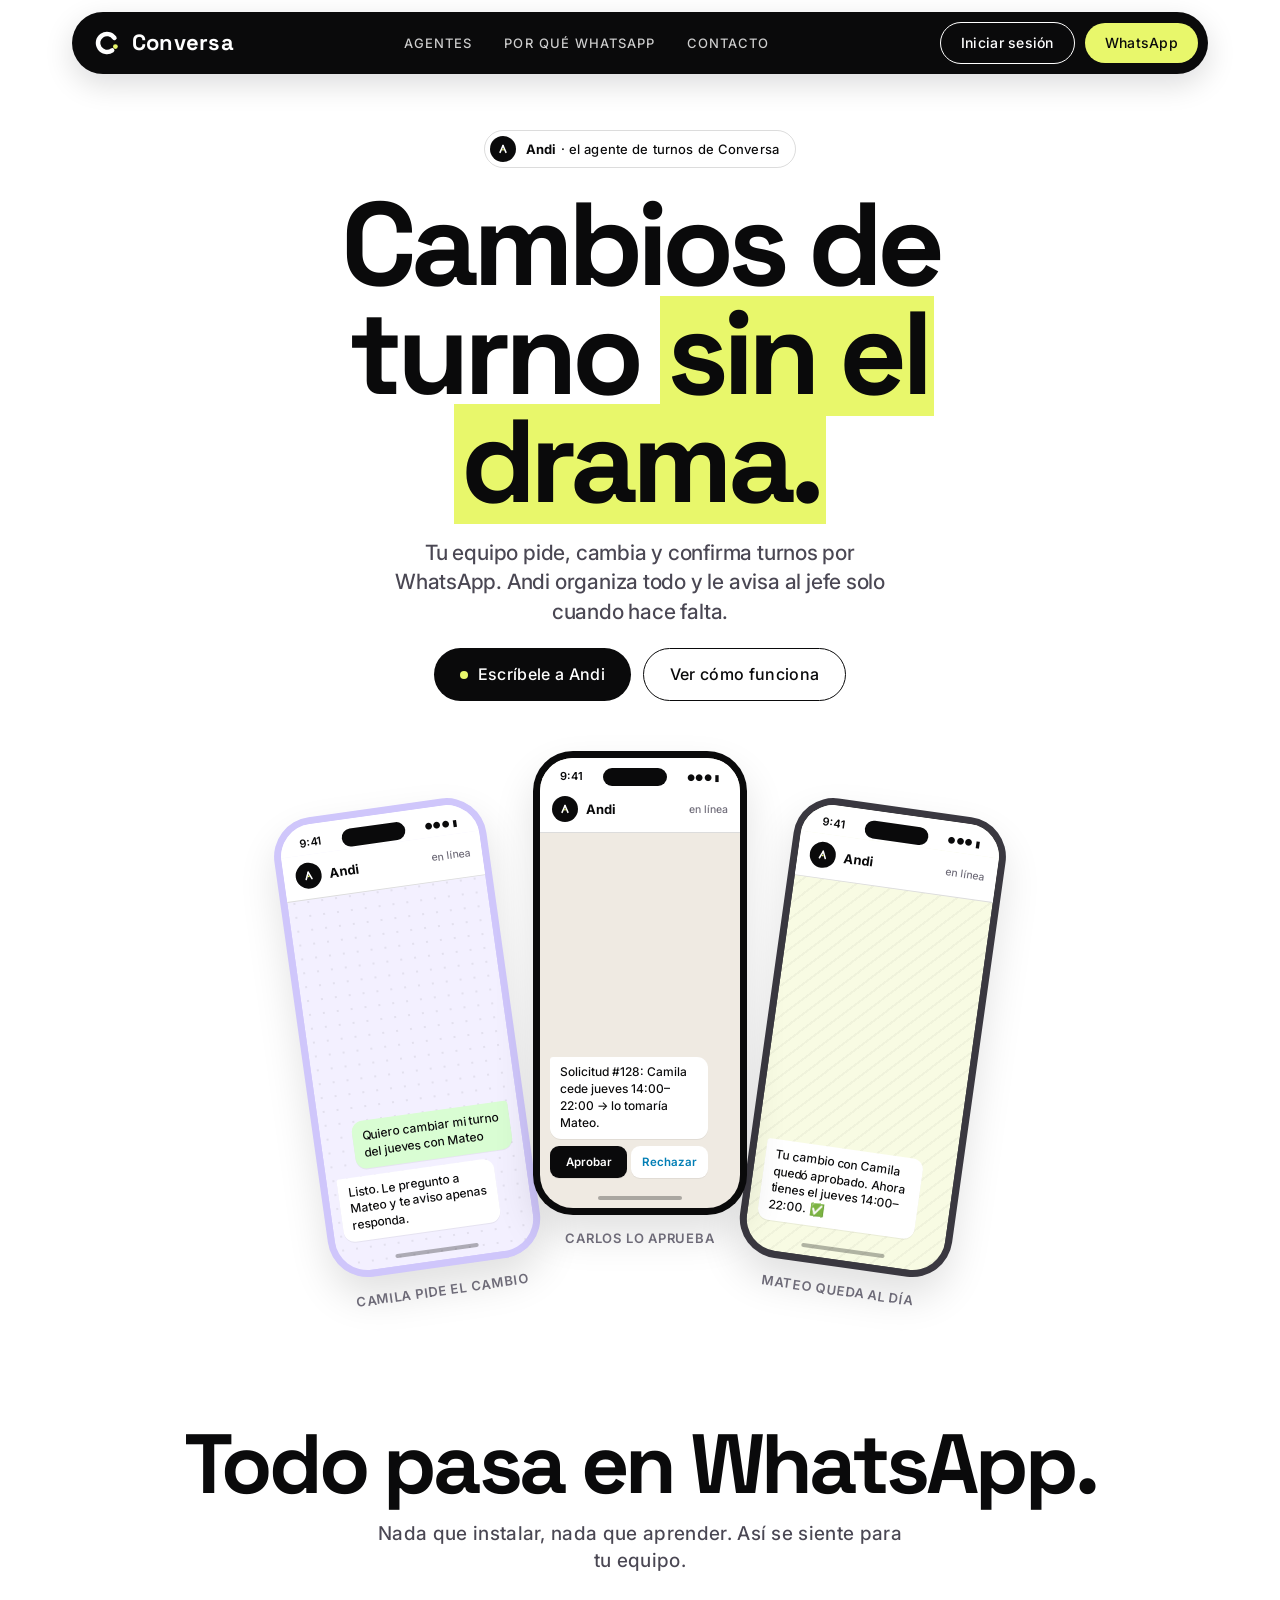
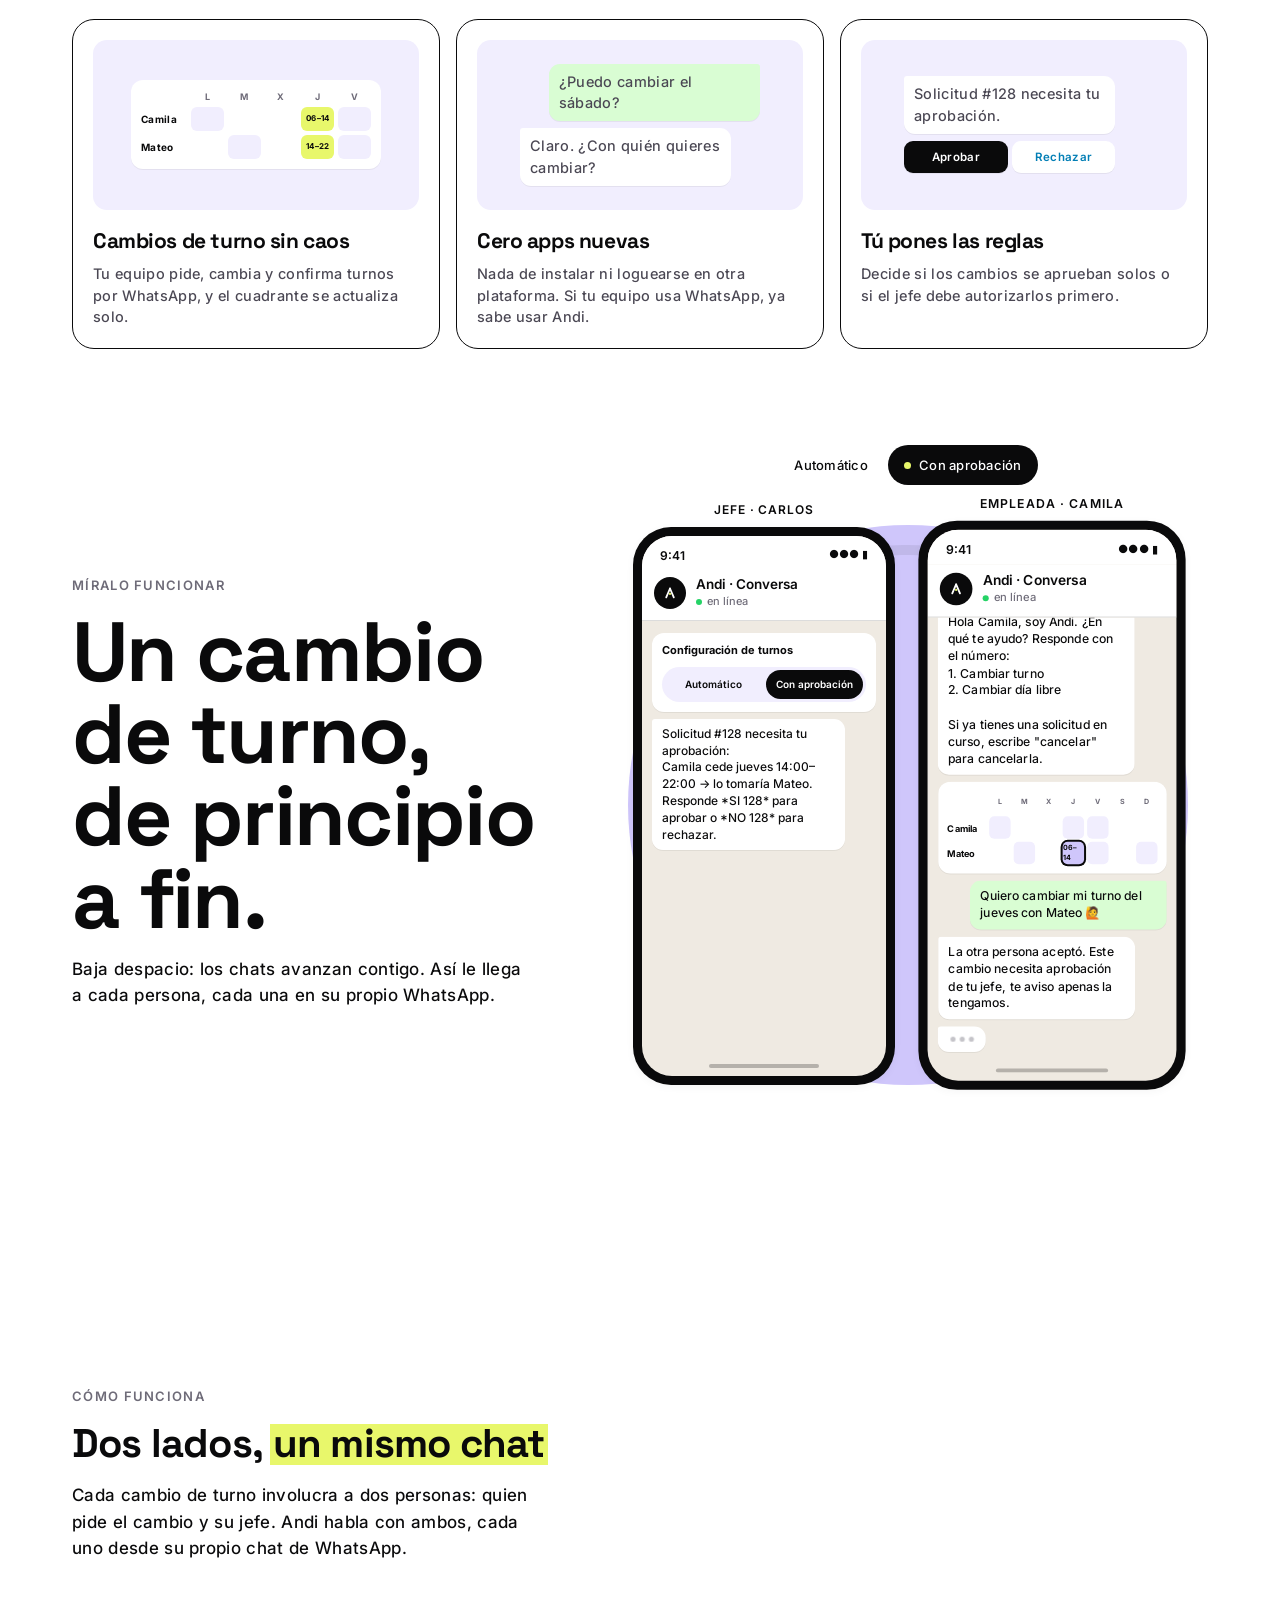
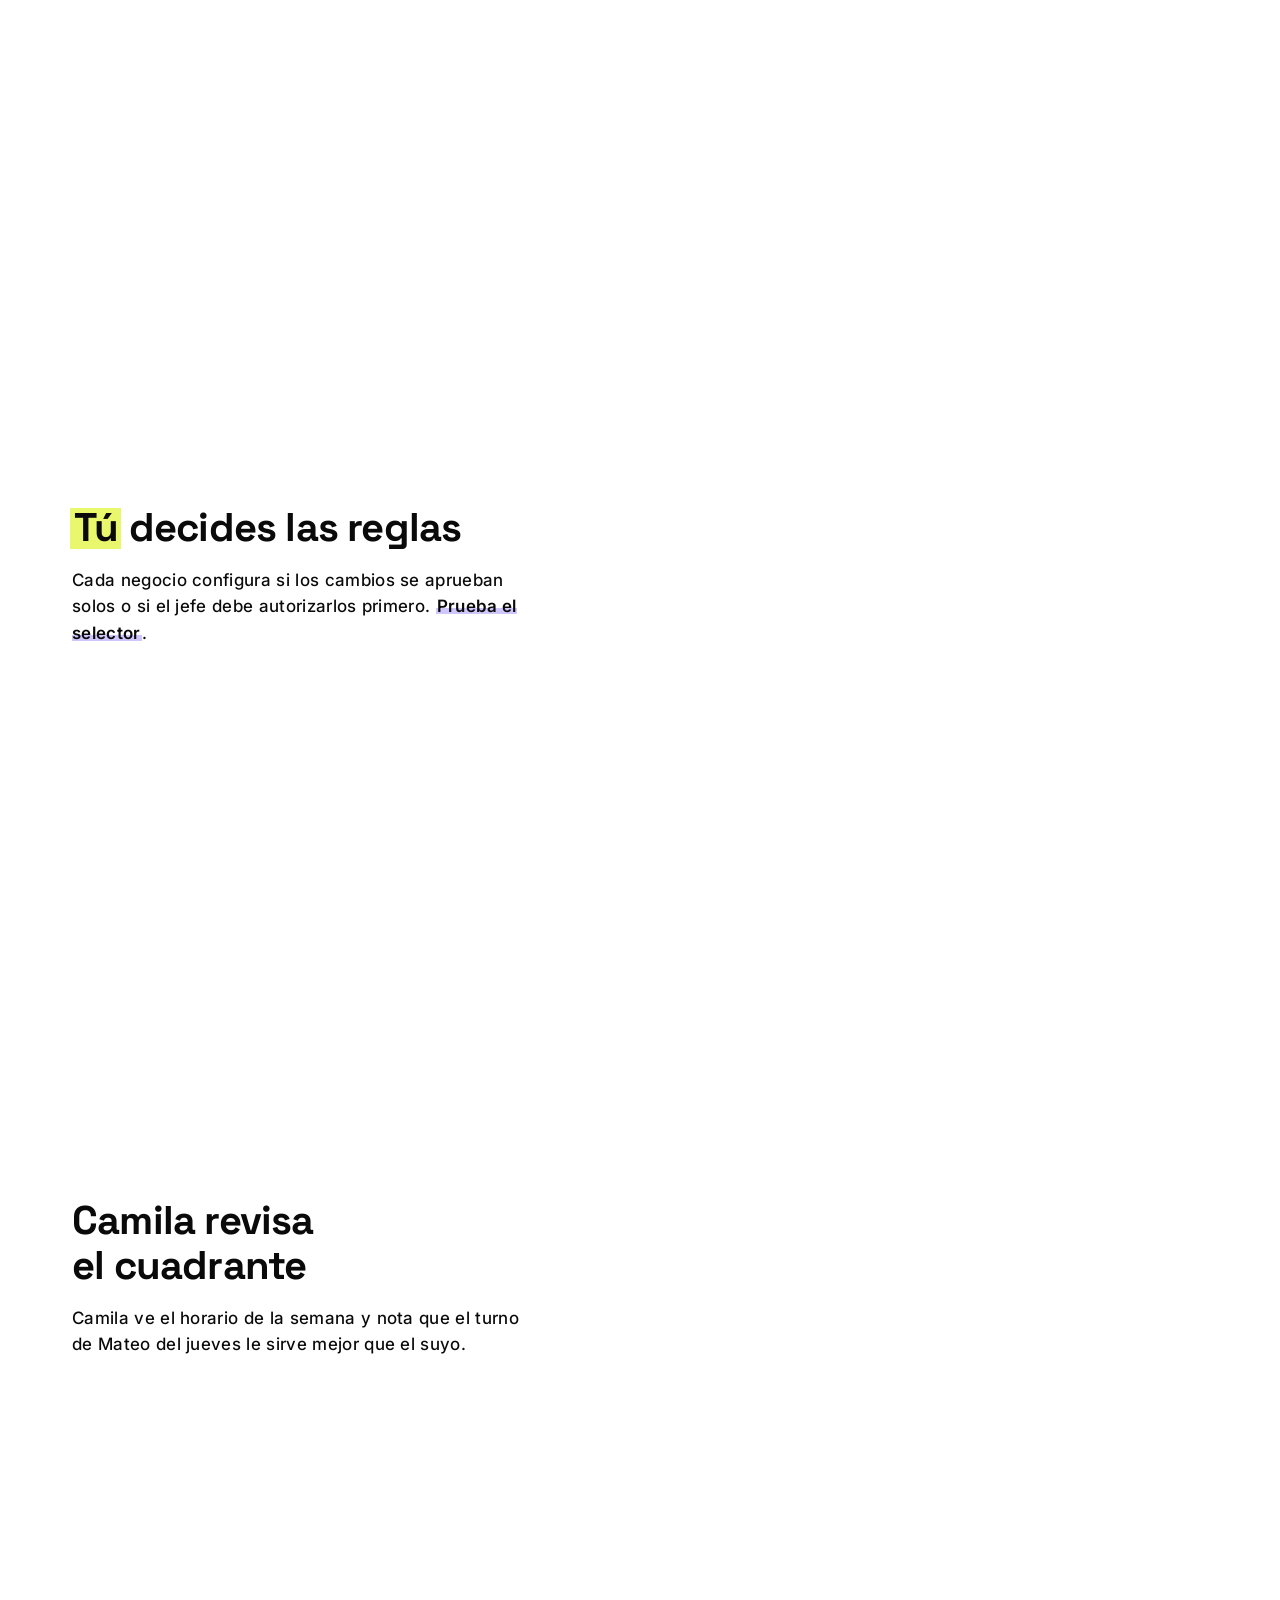
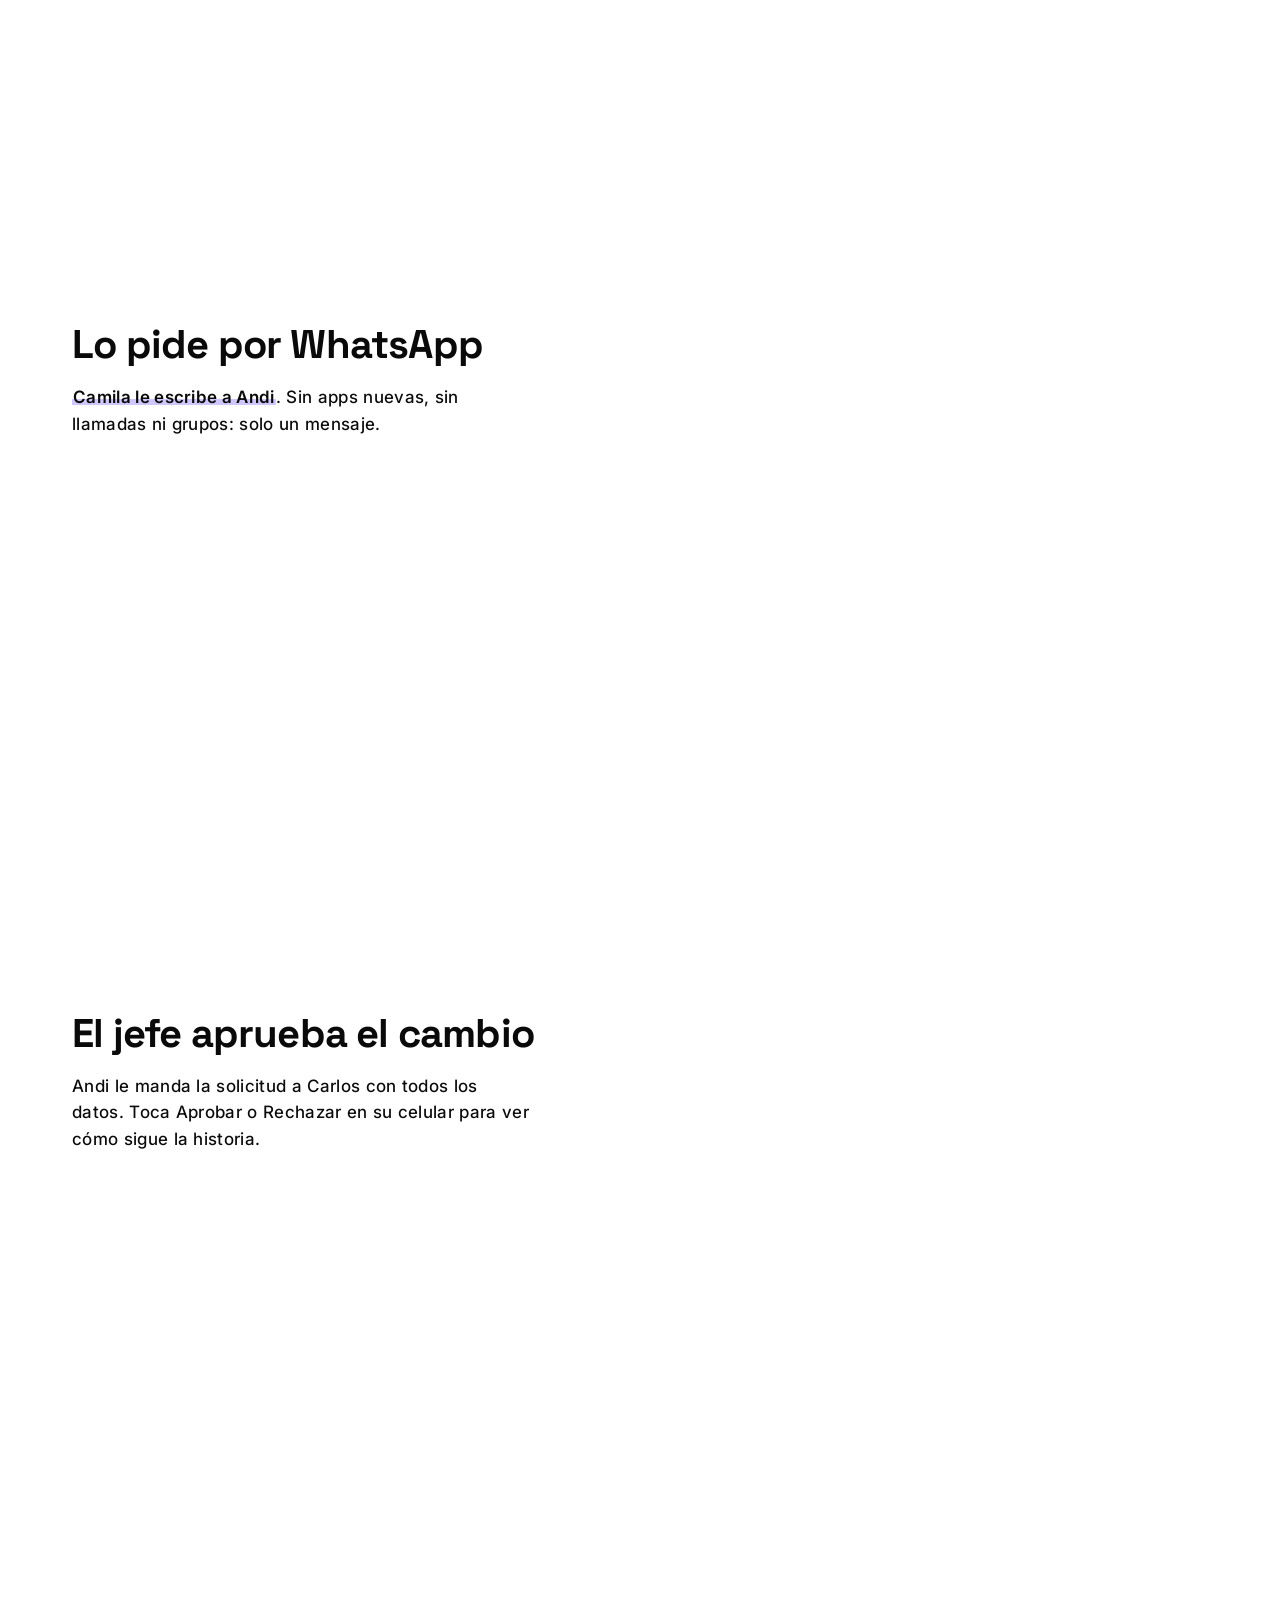
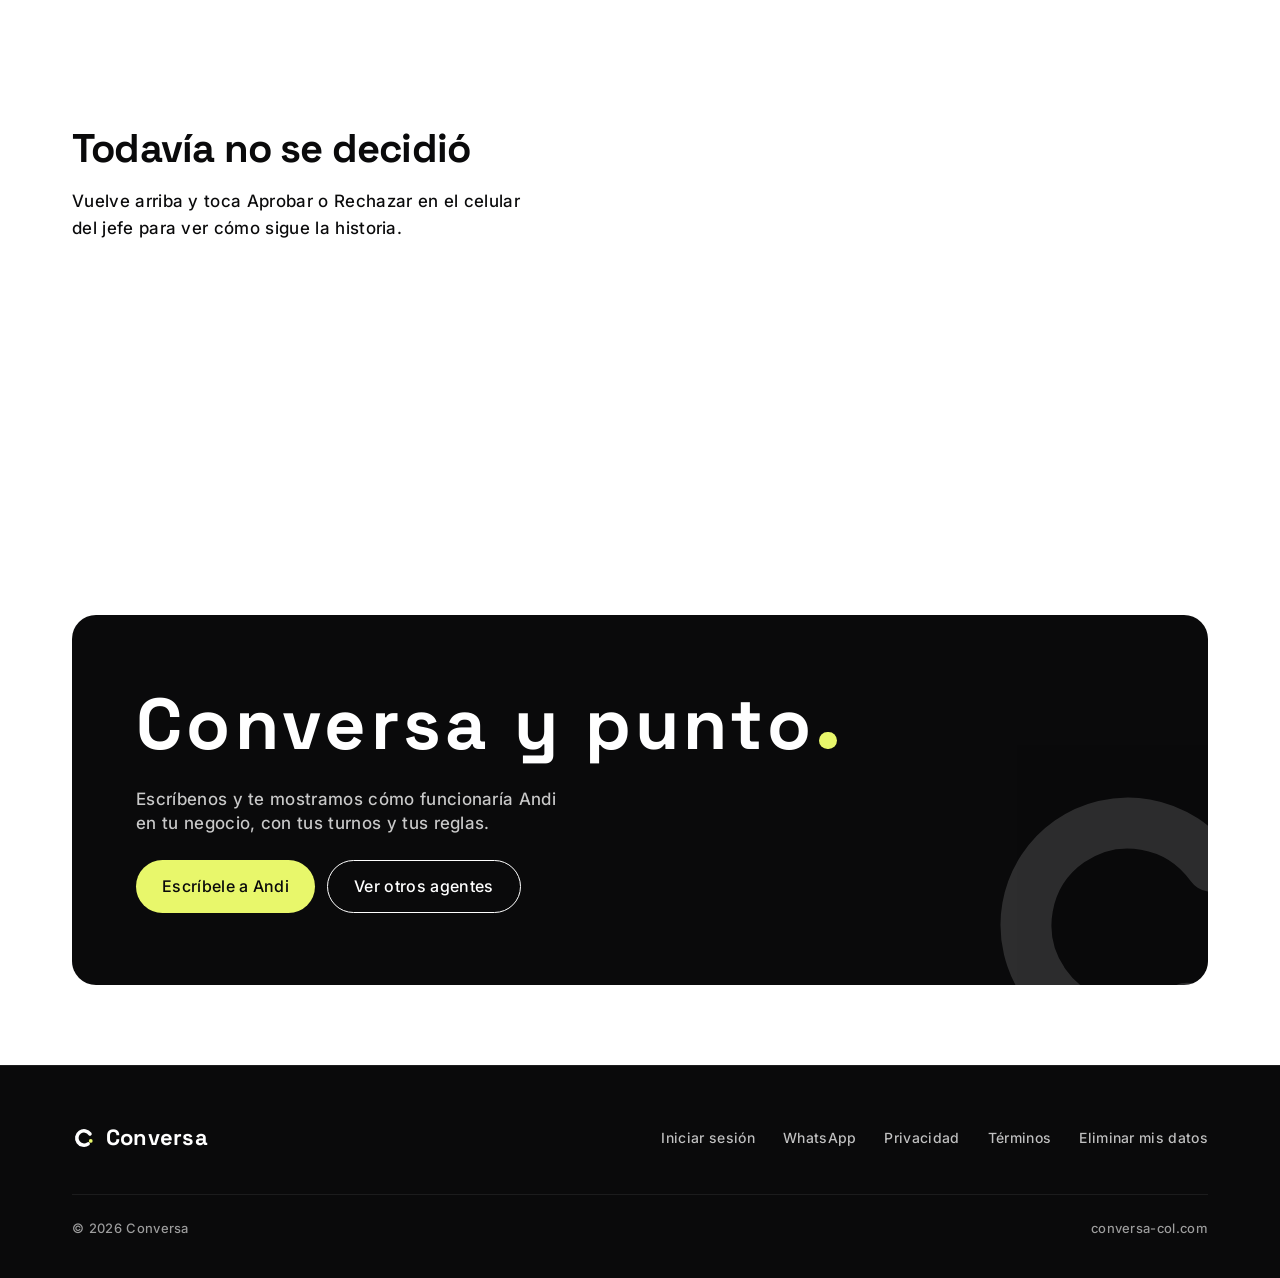
==== andi.html @ 16fedc18 "andi.html: celulares del abanico finales, área táctil, aria-pressed y fade-up - Abanico: los 3 celul" ====
<!doctype html>
<html lang="es">
<head>
<meta charset="utf-8">
<title>Andi — Conversa</title>
<meta name="viewport" content="width=device-width, initial-scale=1">
<meta name="description" content="Andi, el agente de Conversa para la gestión de turnos de tu equipo por WhatsApp.">
<meta name="google-site-verification" content="Ja4Rn6n4qUlso83JG4or7ZB8KEGTxTbLcKheIMZyKb4" />
<link rel="icon" href="favicon.svg" type="image/svg+xml">
<link rel="preconnect" href="https://fonts.googleapis.com">
<link rel="preconnect" href="https://fonts.gstatic.com" crossorigin>
<link href="https://fonts.googleapis.com/css2?family=Space+Grotesk:wght@500..700&family=Inter:wght@400..700&display=swap" rel="stylesheet">
<link rel="stylesheet" href="css/home.css">
<link rel="stylesheet" href="css/andi.css">
<script src="js/home.js" defer></script>
</head>
<body>

<a class="saltar" href="#contenido">Saltar al contenido</a>

<header class="nav">
  <div class="wrap nav-inner">
    <a class="marca" href="/" aria-label="Conversa, inicio">
      <svg viewBox="0 0 100 100" width="30" height="30" fill="none" aria-hidden="true">
        <circle cx="50" cy="50" r="30" stroke="#FFFFFF" stroke-width="15" stroke-linecap="round" stroke-dasharray="141 47" transform="rotate(55 50 50)"/>
        <circle cx="78" cy="62" r="8" fill="#E8F76B"/>
      </svg>
      Conversa
    </a>
    <nav class="nav-links" aria-label="Secciones">
      <a href="/#agentes">Agentes</a>
      <a href="/#por-que">Por qué WhatsApp</a>
      <a href="#contacto">Contacto</a>
    </nav>
    <div class="nav-acciones">
      <a class="btn btn-borde btn-sm" href="/login.html">Iniciar sesión</a>
      <a class="btn btn-lima btn-sm" href="https://wa.me/573053060642?text=Hola%2C%20quiero%20conocer%20a%20Andi" target="_blank" rel="noopener">WhatsApp</a>
    </div>
  </div>
</header>

<main id="contenido">
  <section class="pop-hero">
    <div class="wrap">
      <span class="pop-badge"><span class="av"><svg viewBox="0 0 100 100" width="14" height="14" fill="none" stroke="#FFFFFF" stroke-width="11" stroke-linecap="round" stroke-linejoin="round" aria-hidden="true"><path d="M 50 25 L 29 74"/><path d="M 50 25 L 71 74"/><circle cx="50" cy="55" r="6" fill="#E8F76B" stroke="none"/></svg></span><span><b>Andi</b> · el agente de turnos de Conversa</span></span>
      <h1 class="pop-titulo">Cambios de turno <span class="resalta">sin el drama.</span></h1>
      <p class="pop-sub">Tu equipo pide, cambia y confirma turnos por WhatsApp. Andi organiza todo y le avisa al jefe solo cuando hace falta.</p>
      <div class="pop-acciones">
        <a class="btn btn-tinta" href="https://wa.me/573053060642?text=Hola%2C%20quiero%20conocer%20a%20Andi" target="_blank" rel="noopener"><span class="punto"></span>Escríbele a Andi</a>
        <a class="btn btn-borde" href="#scrolly">Ver cómo funciona</a>
      </div>
      <div class="pop-abanico" role="img" aria-label="Ejemplo: Camila pide un cambio, Carlos lo aprueba y Mateo queda al día">
          <figure class="pop-tel t-izq">
            <div class="pt-marco"><div class="pt-pantalla">
              <div class="pt-status" aria-hidden="true"><span>9:41</span><i class="pt-isla"></i><span class="pt-ico">●●● ▮</span></div>
              <div class="pt-top"><span class="pt-av"><svg viewBox="0 0 100 100" width="14" height="14" fill="none" stroke="#FFFFFF" stroke-width="11" stroke-linecap="round" stroke-linejoin="round" aria-hidden="true"><path d="M 50 25 L 29 74"/><path d="M 50 25 L 71 74"/><circle cx="50" cy="55" r="6" fill="#E8F76B" stroke="none"/></svg></span><b>Andi</b><small>en línea</small></div>
              <div class="pt-msgs"><p class="o">Quiero cambiar mi turno del jueves con Mateo</p><p class="i">Listo. Le pregunto a Mateo y te aviso apenas responda.</p></div>
              <i class="pt-home" aria-hidden="true"></i>
            </div></div>
            <figcaption>Camila pide el cambio</figcaption>
          </figure>
          <figure class="pop-tel t-centro">
            <div class="pt-marco"><div class="pt-pantalla">
              <div class="pt-status" aria-hidden="true"><span>9:41</span><i class="pt-isla"></i><span class="pt-ico">●●● ▮</span></div>
              <div class="pt-top"><span class="pt-av"><svg viewBox="0 0 100 100" width="14" height="14" fill="none" stroke="#FFFFFF" stroke-width="11" stroke-linecap="round" stroke-linejoin="round" aria-hidden="true"><path d="M 50 25 L 29 74"/><path d="M 50 25 L 71 74"/><circle cx="50" cy="55" r="6" fill="#E8F76B" stroke="none"/></svg></span><b>Andi</b><small>en línea</small></div>
              <div class="pt-msgs"><p class="i">Solicitud #128: Camila cede jueves 14:00–22:00 → lo tomaría Mateo.</p><div class="pt-btns"><span class="si">Aprobar</span><span>Rechazar</span></div></div>
              <i class="pt-home" aria-hidden="true"></i>
            </div></div>
            <figcaption>Carlos lo aprueba</figcaption>
          </figure>
          <figure class="pop-tel t-der">
            <div class="pt-marco"><div class="pt-pantalla">
              <div class="pt-status" aria-hidden="true"><span>9:41</span><i class="pt-isla"></i><span class="pt-ico">●●● ▮</span></div>
              <div class="pt-top"><span class="pt-av"><svg viewBox="0 0 100 100" width="14" height="14" fill="none" stroke="#FFFFFF" stroke-width="11" stroke-linecap="round" stroke-linejoin="round" aria-hidden="true"><path d="M 50 25 L 29 74"/><path d="M 50 25 L 71 74"/><circle cx="50" cy="55" r="6" fill="#E8F76B" stroke="none"/></svg></span><b>Andi</b><small>en línea</small></div>
              <div class="pt-msgs"><p class="i">Tu cambio con Camila quedó aprobado. Ahora tienes el jueves 14:00–22:00. ✅</p></div>
              <i class="pt-home" aria-hidden="true"></i>
            </div></div>
            <figcaption>Mateo queda al día</figcaption>
          </figure>
      </div>
    </div>
  </section>

  <section class="pop-seccion">
    <div class="wrap">
      <div class="pop-cabeza">
        <h2>Todo pasa en WhatsApp.</h2>
        <p>Nada que instalar, nada que aprender. Así se siente para tu equipo.</p>
      </div>
      <div class="pop-grid">
        <article class="pop-card">
          <div class="pc-prev">
            <div class="mini-cuadro">
              <div class="mc-f mc-h"><span></span><i>L</i><i>M</i><i>X</i><i>J</i><i>V</i></div>
              <div class="mc-f"><span>Camila</span><i class="on"></i><i></i><i></i><i class="lima">06–14</i><i class="on"></i></div>
              <div class="mc-f"><span>Mateo</span><i></i><i class="on"></i><i></i><i class="lima">14–22</i><i class="on"></i></div>
            </div>
          </div>
          <h3>Cambios de turno sin caos</h3>
          <p>Tu equipo pide, cambia y confirma turnos por WhatsApp, y el cuadrante se actualiza solo.</p>
        </article>
        <article class="pop-card">
          <div class="pc-prev">
            <div class="mini-chat"><p class="o">¿Puedo cambiar el sábado?</p><p class="i">Claro. ¿Con quién quieres cambiar?</p></div>
          </div>
          <h3>Cero apps nuevas</h3>
          <p>Nada de instalar ni loguearse en otra plataforma. Si tu equipo usa WhatsApp, ya sabe usar Andi.</p>
        </article>
        <article class="pop-card">
          <div class="pc-prev">
            <div class="mini-chat"><p class="i">Solicitud #128 necesita tu aprobación.</p><div class="pt-btns"><span class="si">Aprobar</span><span>Rechazar</span></div></div>
          </div>
          <h3>Tú pones las reglas</h3>
          <p>Decide si los cambios se aprueban solos o si el jefe debe autorizarlos primero.</p>
        </article>
      </div>
    </div>
  </section>

  <section class="scrolly" id="scrolly">
    <div class="wrap scrolly-inner">
      <div class="scrolly-text">

        <div class="scrolly-step paso-intro" data-step="0">
          <span class="num">Míralo funcionar</span>
          <h2>Un cambio de turno, de principio a fin.</h2>
          <p>Baja despacio: los chats avanzan contigo. Así le llega a cada persona, cada una en su propio WhatsApp.</p>
        </div>

        <div class="scrolly-step" data-step="1">
          <span class="num">Cómo funciona</span>
          <h2>Dos lados, <span class="hl-underline">un mismo chat</span></h2>
          <p>Cada cambio de turno involucra a dos personas: quien pide el cambio y su jefe. Andi habla con ambos, cada uno desde su propio chat de WhatsApp.</p>
        </div>

        <div class="scrolly-step" data-step="2">
          <h2><span class="hl-underline">Tú</span> decides las reglas</h2>
          <p>Cada negocio configura si los cambios se aprueban solos o si el jefe debe autorizarlos primero. <span class="hl">Prueba el selector</span>.</p>
        </div>

        <div class="scrolly-step" data-step="3">
          <h2>Camila revisa el cuadrante</h2>
          <p>Camila ve el horario de la semana y nota que el turno de Mateo del jueves le sirve mejor que el suyo.</p>
        </div>

        <div class="scrolly-step" data-step="4">
          <h2>Lo pide por WhatsApp</h2>
          <p><span class="hl">Camila le escribe a Andi</span>. Sin apps nuevas, sin llamadas ni grupos: solo un mensaje.</p>
        </div>

        <div class="scrolly-step" data-step="5">
          <h2>El jefe aprueba el cambio</h2>
          <p>Andi le manda la solicitud a Carlos con todos los datos. Toca Aprobar o Rechazar en su celular para ver cómo sigue la historia.</p>
        </div>

        <div class="scrolly-step" data-step="6">
          <h2>Todos quedan al día</h2>
          <p>Camila, Mateo y Carlos quedan informados, y el cuadrante se actualiza solo — sin planillas ni grupos de WhatsApp.</p>
        </div>

      </div>

      <div class="scrolly-sticky">
        <div class="controles">
          <div class="phone-tabs segmentado" id="phoneTabs" role="group" aria-label="Ver celular">
            <button type="button" class="phone-tab active" data-target="jefe" aria-pressed="true">Jefe</button>
            <button type="button" class="phone-tab" data-target="camila" aria-pressed="false">Camila</button>
          </div>
          <div class="mode-toggle segmentado" id="modeToggle" role="group" aria-label="Modo de aprobación">
            <button type="button" class="mode-toggle-btn" data-mode="automatico" aria-pressed="false">Automático</button>
            <button type="button" class="mode-toggle-btn active" data-mode="aprobacion" aria-pressed="true">Con aprobación</button>
          </div>
        </div>

        <div class="phones-wrap" id="phonesWrap">
          <div class="phone-slot" data-phone="jefe">
            <div class="phone-label">Jefe · Carlos</div>
            <div class="phone demo-phone">
              <div class="phone-screen">
                <div class="phone-statusbar" aria-hidden="true">
                  <span class="phone-statusbar-time">9:41</span>
                  <span style="font-size:11px">●●● ▮</span>
                </div>
                <div class="chat-header">
                  <div class="chat-avatar">
                    <svg viewBox="0 0 100 100" width="18" height="18" fill="none" stroke="#FFFFFF" stroke-width="10" stroke-linecap="round" stroke-linejoin="round" aria-hidden="true"><path d="M 50 25 L 29 74"/><path d="M 50 25 L 71 74"/><circle cx="50" cy="55" r="6" fill="#E8F76B" stroke="none"/></svg>
                  </div>
                  <div class="chat-header-text"><span class="chat-name">Andi · Conversa</span><span class="chat-status">en línea</span></div>
                </div>
                <div class="chat-messages" id="messagesJefe"></div>
                <div class="phone-home-indicator" aria-hidden="true"></div>
              </div>
            </div>
          </div>

          <div class="phone-slot" data-phone="camila">
            <div class="phone-label">Empleada · Camila</div>
            <div class="phone demo-phone phone-with-banner">
              <div class="phone-banner" id="bannerMateo" hidden>
                <span class="phone-banner-icon"><svg viewBox="0 0 24 24" width="14" height="14" fill="none" stroke="#FFFFFF" stroke-width="2.4" stroke-linecap="round" stroke-linejoin="round" aria-hidden="true"><path d="M4 12a8 8 0 1 1 3.3 6.5L4 20l1.4-3.4A8 8 0 0 1 4 12z"/></svg></span>
                <div class="phone-banner-text">
                  <strong>Mateo</strong>
                  <span id="bannerMateoText"></span>
                </div>
              </div>
              <div class="phone-screen">
                <div class="phone-statusbar" aria-hidden="true">
                  <span class="phone-statusbar-time">9:41</span>
                  <span style="font-size:11px">●●● ▮</span>
                </div>
                <div class="chat-header">
                  <div class="chat-avatar">
                    <svg viewBox="0 0 100 100" width="18" height="18" fill="none" stroke="#FFFFFF" stroke-width="10" stroke-linecap="round" stroke-linejoin="round" aria-hidden="true"><path d="M 50 25 L 29 74"/><path d="M 50 25 L 71 74"/><circle cx="50" cy="55" r="6" fill="#E8F76B" stroke="none"/></svg>
                  </div>
                  <div class="chat-header-text"><span class="chat-name">Andi · Conversa</span><span class="chat-status">en línea</span></div>
                </div>
                <div class="chat-messages" id="messagesCamila"></div>
                <div class="phone-home-indicator" aria-hidden="true"></div>
              </div>
            </div>
          </div>
        </div>
      </div>

    </div>
  </section>

  <section class="cierre">
    <div class="wrap">
      <div class="bloque">
        <svg class="anillo" viewBox="0 0 100 100" fill="none" aria-hidden="true">
          <circle cx="50" cy="50" r="30" stroke="#FFFFFF" stroke-width="15" stroke-linecap="round" stroke-dasharray="141 47" transform="rotate(55 50 50)"/>
        </svg>
        <h2>Conversa y punto<span class="p" aria-hidden="true"></span></h2>
        <p>Escríbenos y te mostramos cómo funcionaría Andi en tu negocio, con tus turnos y tus reglas.</p>
        <div class="acciones">
          <a class="btn btn-lima" href="https://wa.me/573053060642?text=Hola%2C%20quiero%20conocer%20a%20Andi" target="_blank" rel="noopener">Escríbele a Andi</a>
          <a class="btn btn-borde" href="/#agentes">Ver otros agentes</a>
        </div>
      </div>
    </div>
  </section>
</main>

<footer id="contacto" class="footer">
  <div class="wrap">
    <div class="footer-top">
      <a class="marca" href="/" aria-label="Conversa, inicio">
        <svg viewBox="0 0 100 100" width="24" height="24" fill="none" aria-hidden="true">
          <circle cx="50" cy="50" r="30" stroke="#FFFFFF" stroke-width="15" stroke-linecap="round" stroke-dasharray="141 47" transform="rotate(55 50 50)"/>
          <circle cx="78" cy="62" r="8" fill="#E8F76B"/>
        </svg>
        Conversa
      </a>
      <nav aria-label="Enlaces del sitio">
        <a href="/login.html">Iniciar sesión</a>
        <a href="https://wa.me/573053060642" target="_blank" rel="noopener">WhatsApp</a>
        <a href="privacidad.html">Privacidad</a>
        <a href="terminos.html">Términos</a>
        <a href="eliminar-datos.html">Eliminar mis datos</a>
      </nav>
    </div>
    <div class="footer-bajo">
      <span>© 2026 Conversa</span>
      <span>conversa-col.com</span>
    </div>
  </div>
</footer>

<script src="js/andi-demo.js"></script>
</body>
</html>
---- css/home.css ----
/* Estructura Going (bandas de color, píldoras, tracking editorial) con la identidad Conversa.
   Ritmo: nav tinta → hero papel → banda lila (agentes) → papel (principios) → bloque tinta (cierre) → footer tinta */
:root{
  color-scheme: light;
  --lila:#CFC6FB;
  --lima:#E8F76B;
  --tinta:#0A0A0B;
  --papel:#FFFFFF;
  --gris:#6E6B78;
  --lila-suave:#F1EEFE;          /* lila al 30% sobre papel, para superficies */
  --borde: rgba(10,10,11,.14);
  --sombra: rgba(10,10,11,.04) 0 2px 8px 0;

  --f-display:'Space Grotesk', ui-sans-serif, system-ui, -apple-system, "Segoe UI", sans-serif;
  --f-texto:'Inter', ui-sans-serif, system-ui, -apple-system, "Segoe UI", Roboto, sans-serif;

  --max:1200px;
  --gutter:20px;
  --seccion:80px;
  --r-card:24px;
  --r-pill:900px;
}
*{box-sizing:border-box}
html{scroll-behavior:smooth}
body{
  margin:0;background:var(--papel);color:var(--tinta);
  font-family:var(--f-texto);font-weight:475;font-size:16px;line-height:1.45;letter-spacing:.02em;
  -webkit-font-smoothing:antialiased;
}
a{color:inherit;text-decoration:none}
:focus-visible{outline:2px solid var(--tinta);outline-offset:3px;border-radius:6px}
.wrap{max-width:var(--max);margin:0 auto;padding-inline:var(--gutter)}
h1,h2,h3{font-family:var(--f-display);margin:0;text-wrap:balance}

/* ---------- Botones ---------- */
.btn{
  display:inline-flex;align-items:center;justify-content:center;gap:10px;
  min-height:48px;padding:14px 26px;border-radius:var(--r-pill);
  font-family:var(--f-texto);font-weight:500;font-size:16px;letter-spacing:.02em;white-space:nowrap;
  transition:transform .15s ease, background-color .15s ease;
}
.btn:hover{transform:translateY(-1px)}
.btn-tinta{background:var(--tinta);color:var(--papel)}
.btn-lima{background:var(--lima);color:var(--tinta)}
.btn-borde{border:1.5px solid currentColor;background:transparent}
.btn-sm{min-height:40px;padding:10px 20px;font-size:14px}
.btn .punto{width:8px;height:8px;border-radius:50%;background:var(--lima);flex:none}
.btn-lima .punto{background:var(--tinta)}

/* ---------- Nav ---------- */
.nav{background:var(--tinta);color:var(--papel);position:sticky;top:env(safe-area-inset-top,0px);z-index:10}
.nav-inner{display:flex;align-items:center;justify-content:space-between;gap:16px;padding-block:16px}
.marca{display:flex;align-items:center;gap:10px;font-family:var(--f-display);font-weight:700;font-size:22px;letter-spacing:.01em}
.nav-links{display:none;gap:32px;font-size:13px;text-transform:uppercase;letter-spacing:.08em}
.nav-links a{opacity:.8}
.nav-links a:hover{opacity:1}
.nav-acciones{display:flex;gap:10px;align-items:center}
.nav-acciones .btn-borde{display:none}

/* ---------- Hero ---------- */
.hero{padding-block:48px 64px;overflow:hidden}
.hero-grid{display:grid;gap:48px;align-items:center}
.hero-copy{min-width:0;display:flex;flex-direction:column;align-items:flex-start;gap:24px}
.estado{
  display:inline-flex;align-items:center;gap:10px;background:var(--lila);
  padding:8px 16px 8px 10px;border-radius:var(--r-pill);font-size:14px;font-weight:500;
}
.estado .chip{display:inline-flex;align-items:center;gap:6px;background:var(--tinta);color:var(--papel);padding:4px 10px;border-radius:var(--r-pill);font-size:12px;letter-spacing:.04em}
.estado .chip i{width:7px;height:7px;border-radius:50%;background:var(--lima);display:block}
.hero h1{
  font-weight:700;font-size:clamp(40px, 10.5vw, 80px);line-height:1.08;letter-spacing:.06em;
}
.resalta{
  background:linear-gradient(transparent 12%, var(--lima) 12%, var(--lima) 92%, transparent 92%);
  padding-inline:.08em;margin-inline:-.04em;
  -webkit-box-decoration-break:clone;box-decoration-break:clone;
}
.hero p.lead{font-size:18px;line-height:1.45;max-width:34ch;margin:0;color:var(--tinta)}
.hero-acciones{display:flex;flex-wrap:wrap;gap:12px}
.hero-nota{font-size:14px;color:var(--gris);margin:0}

/* Teléfono sobre disco lila */
.escena{position:relative;display:grid;place-items:center;min-height:520px}
.disco{
  position:absolute;width:min(460px, 96%);aspect-ratio:1;border-radius:50%;background:var(--lila);
}
.disco svg{position:absolute;inset:0;width:100%;height:100%}
.tel{
  position:relative;width:272px;max-width:100%;aspect-ratio:9/19.5;border-radius:40px;
  background:var(--tinta);padding:10px;box-shadow:var(--sombra);
}
.pantalla{
  height:100%;border-radius:31px;overflow:hidden;background:#EFEAE2;
  display:flex;flex-direction:column;font-size:13px;letter-spacing:0;
}
.barra{display:flex;justify-content:space-between;align-items:center;padding:12px 20px 6px;font-size:12px;font-weight:600;background:var(--papel)}
.chat-top{display:flex;align-items:center;gap:10px;padding:8px 14px 10px;background:var(--papel);border-bottom:1px solid var(--borde)}
.avatar{width:34px;height:34px;border-radius:50%;background:var(--tinta);display:grid;place-items:center;flex:none}
.chat-top b{display:block;font-size:14px;font-weight:600}
.chat-top small{color:var(--gris);font-size:11.5px;display:flex;align-items:center;gap:5px}
.chat-top small i{width:6px;height:6px;border-radius:50%;background:#25D366;display:block}
.mensajes{flex:1;padding:14px 12px;display:flex;flex-direction:column;gap:8px;justify-content:flex-end}
.burbuja{max-width:84%;padding:8px 11px 6px;border-radius:12px;line-height:1.35;box-shadow:0 1px 0 rgba(10,10,11,.06)}
.burbuja time{display:block;text-align:right;font-size:10px;color:var(--gris);margin-top:2px}
.in{background:var(--papel);align-self:flex-start;border-top-left-radius:4px}
.out{background:#D9FDD3;align-self:flex-end;border-top-right-radius:4px}
.tarjeta-chat{background:var(--papel);border-radius:12px;align-self:flex-start;max-width:88%;overflow:hidden;border-top-left-radius:4px}
.tarjeta-chat p{margin:0;padding:9px 11px 8px;line-height:1.35}
.tarjeta-chat .ops{display:grid;grid-template-columns:1fr 1fr;border-top:1px solid var(--borde)}
.tarjeta-chat .ops span{text-align:center;padding:9px 4px;color:#027EB5;font-weight:600;font-size:12.5px}
.tarjeta-chat .ops span+span{border-left:1px solid var(--borde)}
.escribe{align-self:flex-start;background:var(--papel);border-radius:12px;padding:10px 12px;display:flex;gap:4px}
.escribe span{width:6px;height:6px;border-radius:50%;background:var(--gris);opacity:.5;animation:b 1.2s infinite}
.escribe span:nth-child(2){animation-delay:.15s}.escribe span:nth-child(3){animation-delay:.3s}
@keyframes b{0%,60%,100%{transform:none;opacity:.5}30%{transform:translateY(-3px);opacity:1}}
.input-chat{margin:0 10px 12px;background:var(--papel);border-radius:var(--r-pill);padding:9px 14px;color:var(--gris);font-size:12.5px}

/* Franja de garantías (en lugar de logos de prensa) */
.franja{border-top:1px solid var(--borde);margin-top:56px;padding-top:24px;display:flex;flex-wrap:wrap;gap:12px 28px;color:var(--gris);font-size:13px;text-transform:uppercase;letter-spacing:.08em}
.franja span{display:inline-flex;align-items:center;gap:8px}
.franja span::before{content:"";width:6px;height:6px;border-radius:50%;background:var(--tinta);opacity:.35}

/* ---------- Encabezados de sección ---------- */
.kicker{font-size:13px;text-transform:uppercase;letter-spacing:.1em;font-weight:600}
.titulo{font-weight:700;font-size:clamp(30px, 6.4vw, 48px);line-height:1.12;letter-spacing:.04em}
.cabeza{display:flex;flex-direction:column;align-items:center;text-align:center;gap:14px;margin-bottom:48px}
.cabeza p{margin:0;max-width:46ch;font-size:17px}

/* ---------- Banda lila: agentes ---------- */
.banda{background:var(--lila);padding-block:var(--seccion)}
.agentes{display:grid;gap:20px}
.agente{
  background:var(--papel);border-radius:var(--r-card);border:1px solid var(--borde);box-shadow:var(--sombra);
  padding:32px;display:flex;flex-direction:column;gap:20px;min-width:0;
}
.agente-top{display:flex;justify-content:space-between;align-items:center}
.icono{width:56px;height:56px;border-radius:18px;display:grid;place-items:center}
.icono-tinta{background:var(--tinta)}
.icono-suave{background:var(--lila-suave)}
.badge{padding:6px 12px;border-radius:var(--r-pill);font-size:12px;font-weight:600;letter-spacing:.06em;text-transform:uppercase}
.badge-lima{background:var(--lima)}
.badge-gris{background:transparent;border:1px solid var(--borde);color:var(--gris)}
.agente h3{font-size:28px;font-weight:700;letter-spacing:.04em;line-height:1.1}
.agente .sub{display:block;margin-top:6px;font-size:15px;color:var(--gris)}
.agente p{margin:0;font-size:16px;line-height:1.5}
.agente ul{margin:0;padding:0;list-style:none;display:grid;gap:8px;font-size:15px}
.agente li{display:flex;gap:10px;align-items:baseline}
.agente li::before{content:"";flex:none;width:7px;height:7px;border-radius:50%;background:var(--tinta);transform:translateY(-1px)}
.agente .enlace{margin-top:auto;font-weight:600;display:inline-flex;align-items:center;gap:8px}
.agente .enlace .flecha{transition:transform .15s ease}
.agente:hover .enlace .flecha{transform:translateX(3px)}
.agente.mesa h3,.agente.mesa p{color:var(--gris)}
.agente.mesa li{color:var(--gris)}
.agente.mesa li::before{background:var(--gris);opacity:.5}
.agente.tuyo{background:var(--tinta);color:var(--papel);border-color:var(--tinta)}
.agente.tuyo p{color:rgba(255,255,255,.78)}
.agente.tuyo .btn{align-self:flex-start;margin-top:auto}

/* ---------- Principios ---------- */
.principios{padding-block:var(--seccion)}
.carrusel{
  display:grid;grid-auto-flow:column;grid-auto-columns:82%;gap:16px;overflow-x:auto;
  scroll-snap-type:x mandatory;padding-bottom:8px;margin-inline:calc(var(--gutter) * -1);padding-inline:var(--gutter);
  scrollbar-width:none;
}
.carrusel::-webkit-scrollbar{display:none}
.principio{
  scroll-snap-align:start;background:var(--lila-suave);border-radius:var(--r-card);padding:32px;
  display:flex;flex-direction:column;gap:14px;min-width:0;
}
.principio .marca-p{width:44px;height:44px;border-radius:50%;background:var(--lila);display:grid;place-items:center}
.principio h3{font-size:22px;font-weight:700;letter-spacing:.03em;line-height:1.2}
.principio p{margin:0;font-size:15.5px;line-height:1.5}

/* ---------- Cierre tinta ---------- */
.cierre{padding-block:0 var(--seccion)}
.bloque{
  background:var(--tinta);color:var(--papel);border-radius:var(--r-card);padding:48px 28px;
  display:flex;flex-direction:column;align-items:flex-start;gap:24px;position:relative;overflow:hidden;
}
.bloque h2{font-size:clamp(36px, 9vw, 72px);font-weight:700;line-height:1.05;letter-spacing:.06em;position:relative}
.bloque h2 .p{display:inline-block;width:.24em;height:.24em;border-radius:50%;background:var(--lima);margin-left:.06em;vertical-align:baseline}
.bloque p{margin:0;max-width:40ch;font-size:17px;color:rgba(255,255,255,.78);position:relative}
.bloque .btn{position:relative}
.bloque .anillo{position:absolute;right:-90px;bottom:-110px;width:340px;height:340px;opacity:.14}

/* ---------- Footer ---------- */
.footer{background:var(--tinta);color:var(--papel);padding-block:56px 40px;border-top:1px solid rgba(255,255,255,.08)}
.footer-top{display:flex;flex-direction:column;gap:28px}
.footer nav{display:flex;flex-wrap:wrap;gap:12px 28px;font-size:14px}
.footer nav a{opacity:.75}
.footer nav a:hover{opacity:1}
.footer-bajo{margin-top:40px;padding-top:24px;border-top:1px solid rgba(255,255,255,.12);display:flex;flex-wrap:wrap;justify-content:space-between;gap:8px;font-size:13px;opacity:.6}

/* ---------- Tablet / desktop ---------- */
@media (min-width:720px){
  :root{--gutter:32px}
  .nav-acciones .btn-borde{display:inline-flex}
  .agentes{grid-template-columns:repeat(2,1fr)}
  .agente.tuyo{grid-column:1 / -1}
  .carrusel{grid-auto-flow:row;grid-template-columns:repeat(2,1fr);overflow:visible;margin-inline:0;padding-inline:0}
  .bloque{padding:72px 64px}
}
@media (min-width:1024px){
  :root{--seccion:104px}
  .nav-links{display:flex}
  .hero{padding-block:72px 88px}
  .hero-grid{grid-template-columns:1.45fr 1fr;gap:32px}
  .escena{min-height:600px}
  .tel{width:300px}
  .agentes{grid-template-columns:repeat(3,1fr)}
  .agente.tuyo{grid-column:auto}
  .carrusel{grid-template-columns:repeat(4,1fr)}
  .footer-top{flex-direction:row;justify-content:space-between;align-items:center}
}
@media (prefers-reduced-motion:reduce){
  *{animation:none!important;transition:none!important;scroll-behavior:auto!important}
}

/* =====================================================================
   Versión final (rediseno-going): mejoras de accesibilidad / táctiles,
   nav tipo isla flotante y entrada suave al hacer scroll.
   ===================================================================== */

/* Nav tipo isla flotante (tinta, píldora, separado del borde superior) */
.nav{
  background:transparent;margin-top:12px;
  top:calc(env(safe-area-inset-top,0px) + 12px);
  padding-inline:var(--gutter);
}
.nav .nav-inner{
  max-width:calc(var(--max) - 2 * var(--gutter));
  background:var(--tinta);border-radius:var(--r-pill);
  padding:10px 10px 10px 20px;
  box-shadow:0 10px 30px rgba(10,10,11,.14);
}

/* Las anclas no quedan debajo del nav: borde inferior de la isla
   (12px de separación + alto de la isla) en cada breakpoint */
:root{--alto-nav:74px}
html{scroll-padding-top:var(--alto-nav)}

/* Botones pequeños con objetivo táctil de 44px en móvil */
@media (max-width:719.98px){
  :root{--alto-nav:76px}
  .btn-sm{min-height:44px}
}

/* Enlaces del footer: más área táctil sin cambiar cómo se ven
   (el padding extra se compensa con margen negativo) */
.footer nav a{display:inline-block;padding-block:12px;margin-block:-12px}

/* "Saltar al contenido": solo visible al recibir foco */
.saltar{
  position:absolute;left:16px;top:-200px;z-index:40;
  background:var(--lima);color:var(--tinta);font-weight:600;font-size:15px;
  padding:12px 20px;border-radius:var(--r-pill);
}
.saltar:focus,.saltar:focus-visible{top:calc(env(safe-area-inset-top,0px) + 12px)}

/* Sin zoom por doble toque en los botones */
.btn{touch-action:manipulation}

/* Entrada suave al hacer scroll (js/home.js). Solo se ocultan elementos si
   el JS corrió (añade .revelar-on al <html>); sin JS todo se ve normal. */
.revelar-on .revelar{
  opacity:0;transform:translateY(16px);
  transition:opacity .8s cubic-bezier(.16,1,.3,1), transform .8s cubic-bezier(.16,1,.3,1);
  transition-delay:calc(var(--i, 0) * 80ms);
}
.revelar-on .revelar.visible{opacity:1;transform:none}

/* =====================================================================
   Hover y foco con la paleta de Conversa: "pasar el mouse = lila".
   :hover solo con mouse (hover: hover + pointer: fine) para que en el
   celular no queden pegados al tocar; :focus-visible siempre, además del
   outline. Con prefers-reduced-motion la regla global quita transiciones.
   ===================================================================== */
.btn{transition:transform .15s ease, background-color .18s ease, color .18s ease, border-color .18s ease}
.btn .punto{transition:background-color .18s ease}
.nav-links a,.footer nav a{transition:color .18s ease, opacity .18s ease}
.agente .enlace-texto{
  text-decoration:underline 2px transparent;text-underline-offset:4px;
  transition:text-decoration-color .18s ease;
}

/* Franja de garantías: "foco" al pasar el mouse. En reposo se ve igual que
   siempre; el ítem señalado crece desde su borde izquierdo y los demás se
   atenúan. */
:root{--suave:cubic-bezier(.22,.61,.36,1)}
.franja span{
  transform-origin:left center;
  transition:transform .4s var(--suave), color .4s var(--suave), opacity .4s var(--suave);
}
.franja span::before{transition:opacity .4s var(--suave)}

@media (hover:hover) and (pointer:fine){
  .btn-tinta:hover{background:var(--lila);color:var(--tinta)}
  .btn-tinta:hover .punto{background:var(--tinta)}
  .btn-lima:hover{background:var(--lila);color:var(--tinta)}
  .btn-borde:hover{background:var(--tinta);color:var(--papel);border-color:var(--tinta)}
  .nav .btn-borde:hover{background:var(--papel);color:var(--tinta);border-color:var(--papel)}
  .nav-links a:hover,.footer nav a:hover{color:var(--lima);opacity:1}
  .agente:hover .enlace-texto{text-decoration-color:var(--lila)}
  /* El ítem crecido (115%) no debe tocar al siguiente: 32px en vez de 28px */
  .franja{column-gap:32px}
  .franja:hover span{opacity:.45}
  .franja span:hover{opacity:1;transform:scale(1.15);color:var(--tinta)}
  .franja span:hover::before{opacity:1}
}
.btn-tinta:focus-visible{background:var(--lila);color:var(--tinta)}
.btn-tinta:focus-visible .punto{background:var(--tinta)}
.btn-lima:focus-visible{background:var(--lila);color:var(--tinta)}
.btn-borde:focus-visible{background:var(--tinta);color:var(--papel);border-color:var(--tinta)}
.nav .btn-borde:focus-visible{background:var(--papel);color:var(--tinta);border-color:var(--papel)}
.nav-links a:focus-visible,.footer nav a:focus-visible{color:var(--lima);opacity:1}
.agente:focus-visible .enlace-texto{text-decoration-color:var(--lila)}

/* Con movimiento reducido: el ítem de la franja cambia color y opacidad,
   pero no crece. */
@media (prefers-reduced-motion:reduce){
  .franja span:hover{transform:none}
}
---- css/andi.css ----
/* Página de Andi (andi.html). Se carga DESPUÉS de css/home.css, que ya trae
   los tokens, el nav isla, los botones con sus hover, el cierre y el footer.
   Aquí va solo lo propio de esta página: hero Pop Site, abanico de celulares,
   tarjetas con borde fino y el demo (scrollytelling). */
:root{
  --wa-fondo:#EFEAE2; --wa-out:#D9FDD3;
}
html{scroll-padding-top:calc(var(--alto-nav) + 16px)}
button{font:inherit;color:inherit}

/* ---------- Scrollytelling ---------- */
/* overflow-x:clip a propósito: el anillo del disco generaba scroll lateral en el celular */
.scrolly{padding-block:32px 24px;overflow-x:clip}
.scrolly-inner{display:flex;flex-direction:column-reverse;gap:8px}
.scrolly-text{min-width:0;display:flex;flex-direction:column}
.scrolly-step{display:flex;flex-direction:column;justify-content:center;gap:16px;padding-block:40px}
.scrolly-step h2{font-weight:700;font-size:clamp(28px,6vw,40px);line-height:1.12;letter-spacing:.04em}
.scrolly-step p{margin:0;font-size:17px;line-height:1.55;max-width:42ch}
.scrolly-step .num{font-size:13px;font-weight:600;letter-spacing:.1em;text-transform:uppercase;color:var(--gris)}
.scrolly-step .hl{font-weight:600;background:linear-gradient(transparent 58%, var(--lila) 58%, var(--lila) 92%, transparent 92%);padding-inline:.06em}
.scrolly-step .hl-underline{background:linear-gradient(transparent 12%, var(--lima) 12%, var(--lima) 92%, transparent 92%);padding-inline:.08em;margin-inline:-.04em;-webkit-box-decoration-break:clone;box-decoration-break:clone}

/* Columna fija con los celulares (fondo papel en móvil, transparente en desktop) */
.scrolly-sticky{
  position:sticky;top:calc(12px + var(--alto-nav) + 8px);z-index:5;
  padding:16px 12px 20px;display:flex;flex-direction:column;align-items:center;gap:12px;
}
.scrolly-sticky::before{content:"";position:absolute;left:calc(var(--gutter) * -1);right:calc(var(--gutter) * -1);top:calc(-12px - var(--alto-nav) - 8px);height:calc(12px + var(--alto-nav) + 8px);background:var(--papel);z-index:-1}
.controles{display:flex;flex-wrap:wrap;justify-content:center;gap:6px}
.segmentado{display:flex;gap:4px;background:rgba(255,255,255,.55);padding:4px;border-radius:var(--r-pill)}
.phone-tab,.mode-toggle-btn{
  appearance:none;-webkit-appearance:none;border:0;background:transparent;color:var(--tinta);
  font-weight:500;font-size:12.5px;letter-spacing:.02em;min-height:36px;padding:6px 13px;border-radius:var(--r-pill);cursor:pointer;
  display:inline-flex;align-items:center;gap:8px;touch-action:manipulation;
  transition:background-color .18s ease,color .18s ease;
}
.phone-tab.active,.mode-toggle-btn.active{background:var(--tinta);color:var(--papel)}
.mode-toggle-btn.active::before{content:"";width:7px;height:7px;border-radius:50%;background:var(--lima)}
@media (hover:hover) and (pointer:fine){
  .phone-tab:not(.active):hover,.mode-toggle-btn:not(.active):hover{background:var(--papel)}
}
.phone-tabs{display:flex}
/* Área táctil de 44px sin cambiar el dibujo: una capa invisible más alta que el botón */
.phone-tab,.mode-toggle-btn,.msg-pill,.config-pill{position:relative}
.phone-tab::after,.mode-toggle-btn::after,.msg-pill::after,.config-pill::after{content:"";position:absolute;left:0;right:0;top:50%;height:44px;min-height:100%;transform:translateY(-50%)}
.mode-toggle{opacity:0;pointer-events:none;transition:opacity .2s ease}
.mode-toggle.visible{opacity:1;pointer-events:auto}

.phones-wrap{display:flex;gap:16px;align-items:flex-start;justify-content:center;width:100%}
.phone-slot{display:none;flex-direction:column;align-items:center;flex:1;min-width:0;transition:opacity .35s ease,transform .35s ease,flex .35s ease,margin .35s ease}
.phone-slot.tab-active{display:flex}
.phone-label{display:none;font-size:12px;font-weight:600;letter-spacing:.08em;text-transform:uppercase;margin-bottom:8px;opacity:0;transition:opacity .3s ease}
.phone-label.visible{opacity:1}

/* Celular del demo */
.phone{position:relative;width:min(250px,68vw);border-radius:38px;background:var(--tinta);padding:9px;box-shadow:var(--sombra)}
.phone-screen{height:36vh;min-height:260px;border-radius:30px;overflow:hidden;background:var(--wa-fondo);display:flex;flex-direction:column;letter-spacing:0}
.phone-statusbar{display:flex;justify-content:space-between;align-items:center;padding:11px 18px 5px;background:var(--papel)}
.phone-statusbar-time{font-size:12px;font-weight:600}
.chat-header{display:flex;align-items:center;gap:10px;padding:6px 12px 10px;background:var(--papel);border-bottom:1px solid var(--borde)}
.chat-avatar{width:32px;height:32px;border-radius:50%;background:var(--tinta);display:grid;place-items:center;flex:none}
.chat-header-text{display:flex;flex-direction:column}
.chat-name{font-size:13.5px;font-weight:600}
.chat-status{font-size:11px;color:var(--gris);display:flex;align-items:center;gap:5px}
.chat-status::before{content:"";width:6px;height:6px;border-radius:50%;background:#25D366}
.chat-messages{flex:1;min-height:0;overflow:hidden;padding:12px 10px;display:flex;flex-direction:column;gap:7px}
.phone-home-indicator{width:110px;height:4px;border-radius:var(--r-pill);background:rgba(10,10,11,.25);margin:4px auto 8px;flex:none}

.bubble{font-size:12px;line-height:1.4;padding:7px 10px;border-radius:11px;white-space:pre-line;box-shadow:0 1px 0 rgba(10,10,11,.06);max-width:86%}
.bubble-in{align-self:flex-start;background:var(--papel);border-top-left-radius:3px}
.bubble-out{align-self:flex-end;background:var(--wa-out);border-top-right-radius:3px}
.bubble-typing{display:flex;gap:4px;align-items:center;padding:10px 12px}
.bubble-typing .dot{width:5px;height:5px;border-radius:50%;background:var(--gris);opacity:.4;animation:dotPulse 1s infinite ease-in-out}
.bubble-typing .dot:nth-child(2){animation-delay:.15s}.bubble-typing .dot:nth-child(3){animation-delay:.3s}
@keyframes dotPulse{0%,80%,100%{opacity:.3}40%{opacity:1}}
.msg-enter{animation:msgIn .35s ease forwards}
@keyframes msgIn{from{opacity:0;transform:translateY(8px)}to{opacity:1;transform:none}}
.msg-pop{animation:msgPop .38s cubic-bezier(.34,1.56,.64,1) forwards}
@keyframes msgPop{from{opacity:0;transform:scale(.9)}to{opacity:1;transform:scale(1)}}

/* Botones de aprobación dentro del chat (estilo botón de WhatsApp) */
.msg-buttons-block{display:flex;flex-direction:column;gap:6px;align-self:flex-start;width:86%}
.msg-buttons{display:grid;grid-template-columns:1fr 1fr;gap:4px}
.msg-pill{appearance:none;-webkit-appearance:none;border:0;background:var(--papel);color:#027EB5;font-size:12px;font-weight:600;padding:9px 6px;border-radius:9px;cursor:pointer;box-shadow:0 1px 0 rgba(10,10,11,.06);transition:background-color .2s,color .2s,opacity .2s}
.msg-pill.tapped{background:var(--tinta);color:var(--papel)}
.msg-pill.dimmed{opacity:.45}
@media (hover:hover) and (pointer:fine){.msg-pill:hover:not(.tapped):not(.dimmed){background:var(--lila);color:var(--tinta)}}
.decision-note{display:inline-flex;align-items:center;gap:5px;align-self:flex-start;background:var(--lima);color:var(--tinta);font-size:10px;font-weight:700;letter-spacing:.04em;text-transform:uppercase;padding:4px 9px;border-radius:var(--r-pill)}

.config-card{background:var(--papel);border-radius:12px;padding:10px;display:flex;flex-direction:column;gap:8px;box-shadow:0 1px 0 rgba(10,10,11,.06)}
.config-card-title{font-size:11px;font-weight:700}
.config-card-options{display:flex;gap:4px;background:var(--lila-suave);padding:3px;border-radius:var(--r-pill)}
.config-pill{appearance:none;-webkit-appearance:none;flex:1;min-width:0;white-space:nowrap;border:0;background:transparent;font-size:10px;font-weight:600;padding:7px 6px;border-radius:var(--r-pill);cursor:pointer;transition:background-color .2s,color .2s}
.config-pill.active{background:var(--tinta);color:var(--papel)}
@media (hover:hover) and (pointer:fine){.config-pill:not(.active):hover{background:var(--lila)}}

.mini-schedule{display:flex;flex-direction:column;gap:3px;background:var(--papel);border-radius:12px;padding:9px;box-shadow:0 1px 0 rgba(10,10,11,.06)}
.mini-schedule-row{display:flex;gap:3px}
.mini-schedule-name{width:38px;flex:none;font-size:9px;font-weight:700;display:flex;align-items:center}
.mini-schedule-cell{flex:1;height:22px;border-radius:5px;background:var(--lila-suave);display:flex;align-items:center;justify-content:center;font-size:7px;color:var(--gris)}
.mini-schedule-head .mini-schedule-cell{background:transparent;font-weight:700}
.mini-schedule-cell.off{background:transparent}
.mini-schedule-cell.highlight-lila{background:var(--lila);color:var(--tinta);font-weight:700}
.mini-schedule-cell.highlight-lima{background:var(--lima);color:var(--tinta);font-weight:700}
.mini-schedule-cell.spotlight{box-shadow:0 0 0 2px var(--tinta)}

/* Notificación de Mateo: aparece arriba de la pantalla, como una notificación real */
.phone-banner[hidden]{display:none}
.phone-banner{position:absolute;left:50%;top:44px;transform:translateX(-50%);width:calc(100% - 22px);background:rgba(255,255,255,.97);border-radius:16px;padding:10px 12px;box-shadow:0 10px 26px rgba(10,10,11,.22);display:flex;gap:9px;align-items:flex-start;z-index:3;letter-spacing:0}
.phone-banner-icon{width:24px;height:24px;border-radius:7px;background:#25D366;display:grid;place-items:center;flex:none}
.phone-banner-text{display:flex;flex-direction:column;gap:2px;min-width:0}
.phone-banner-text strong{font-size:11.5px}
.phone-banner-text span{font-size:10.5px;line-height:1.35;color:#3E3B45}
.phone-banner.msg-enter{animation:bannerIn .35s ease forwards}
@keyframes bannerIn{from{opacity:0;transform:translateX(-50%) translateY(-8px)}to{opacity:1;transform:translateX(-50%) translateY(0)}}

/* ---------- Cierre (el bloque tinta viene de home.css) ---------- */
.cierre{padding-block:56px 80px}
.bloque .acciones{display:flex;flex-wrap:wrap;gap:12px;position:relative}
/* El botón con borde va sobre tinta: blanco, y en hover/foco se rellena de blanco
   (home.css lo rellenaría de tinta, pensado para fondo claro). */
.bloque .btn-borde{color:var(--papel)}
@media (hover:hover) and (pointer:fine){.bloque .btn-borde:hover{background:var(--papel);color:var(--tinta);border-color:var(--papel)}}
.bloque .btn-borde:focus-visible{background:var(--papel);color:var(--tinta);border-color:var(--papel)}

/* ---------- Desktop ---------- */
@media (min-width:1024px){
  .scrolly-inner{flex-direction:row;align-items:flex-start;gap:56px}
  .scrolly-text{flex:1}
  .scrolly-step{min-height:78vh;padding-block:0}
  .scrolly-sticky{flex:0 0 600px;padding:20px 20px 24px}
  .phone-tabs{display:none}
  .phone-label{display:block}
  .scrolly-sticky::before{display:none}
  .phone-tab,.mode-toggle-btn{min-height:40px;font-size:13px;padding:8px 16px}
  /* opacity:1 a propósito: el celular del jefe se veía transparente */
  .phone-slot{display:flex;opacity:1;transform:scale(1)}
  .phone-slot.is-focused{opacity:1;transform:scale(1.02)}
  .phone{width:262px}
  .phone-screen{height:min(540px, calc(100vh - 12px - var(--alto-nav) - 8px - 190px))}
  /* Paso 0: solo se ve el celular de Camila; luego aparece el del jefe */
  .phones-wrap.solo .phone-slot[data-phone="jefe"]{flex:0 0 0;opacity:0;transform:translateX(-16px);overflow:hidden;margin:0;pointer-events:none}
  .phones-wrap.solo .phone-slot[data-phone="camila"]{margin:0 auto}
}
@media (prefers-reduced-motion:reduce){
  .msg-enter,.msg-pop{animation:none;opacity:1;transform:none}
  .phone-banner.msg-enter{animation:none;transform:translateX(-50%)}
  .bubble-typing .dot{animation:none}
}

/* Disco lila detrás de los celulares del demo (como el hero de la landing) */
.phones-wrap{position:relative;isolation:isolate}
.phones-wrap::before{content:"";position:absolute;left:50%;top:52%;width:min(340px,96%);aspect-ratio:1;transform:translate(-50%,-50%);border-radius:50%;background:var(--lila);z-index:-1}
.phones-wrap::after{content:"";position:absolute;left:50%;top:52%;width:min(300px,84%);aspect-ratio:1;transform:translate(-50%,-50%) rotate(55deg);border-radius:50%;border:8px solid rgba(10,10,11,.07);border-right-color:transparent;z-index:-1}
@media (max-width:1023px){.scrolly-sticky{background:var(--papel)}}
@media (min-width:1024px){
  .phones-wrap::before{width:560px}
  .phones-wrap::after{width:500px;border-width:10px}
}

/* ================= Estilo Pop Site =================
   Titulares monumentales con letras juntas, centrados; bordes finos en vez de sombras;
   celulares como protagonistas. Paleta y fuentes de Conversa. */
.pop-hero{padding-block:56px 40px;text-align:center;overflow:hidden}
.pop-hero .wrap{display:flex;flex-direction:column;align-items:center;gap:22px}
.pop-badge{display:inline-flex;align-items:center;gap:10px;text-align:left;border:1px solid var(--borde);border-radius:900px;padding:5px 16px 5px 5px;font-size:13px;letter-spacing:.01em}
.pop-badge b{font-weight:700}
.pop-badge .av{width:26px;height:26px;border-radius:50%;background:var(--tinta);display:grid;place-items:center}
.pop-titulo{font-family:var(--f-display);font-weight:700;font-size:clamp(52px,12.5vw,118px);line-height:.92;letter-spacing:-.05em;max-width:11ch;text-wrap:balance}
.pop-titulo .resalta{padding-inline:.06em;margin-inline:-.02em}
.pop-sub{margin:0;font-size:clamp(17px,2.4vw,21px);line-height:1.4;letter-spacing:-.01em;color:#4A4753;max-width:40ch}
.pop-acciones{display:flex;flex-wrap:wrap;justify-content:center;gap:12px}

/* Abanico de celulares */
.pop-abanico{position:relative;width:100%;max-width:880px;height:560px;margin-top:28px}
.pop-tel{position:absolute;left:50%;top:0;margin:0;width:214px;transform-origin:50% 100%}
.pop-tel figcaption{margin-top:14px;font-size:13px;font-weight:600;letter-spacing:.06em;text-transform:uppercase;color:var(--gris)}
.pt-marco{background:var(--tinta);border-radius:40px;padding:7px;box-shadow:0 20px 40px rgba(10,10,11,.12)}
/* Carlos (centro): marco tinta y fondo clásico de WhatsApp, que es la base */
.pt-pantalla{position:relative;height:450px;border-radius:33px;overflow:hidden;background:#EFEAE2;display:flex;flex-direction:column;text-align:left;letter-spacing:0}
.pt-status{display:flex;align-items:center;justify-content:space-between;padding:10px 20px 2px;background:var(--papel);font-size:11px;font-weight:600}
.pt-ico{font-size:9px;letter-spacing:.5px}
.pt-isla{width:64px;height:18px;border-radius:900px;background:var(--tinta)}
.pt-top{display:flex;align-items:center;gap:8px;background:var(--papel);padding:8px 12px 10px;border-bottom:1px solid var(--borde)}
.pt-top b{font-size:13px}
.pt-top small{font-size:10.5px;color:var(--gris);margin-left:auto}
.pt-av{width:26px;height:26px;border-radius:50%;background:var(--tinta);display:grid;place-items:center;flex:none}
.pt-msgs{flex:1;padding:12px 10px;display:flex;flex-direction:column;justify-content:flex-end;gap:7px}
.pt-msgs p,.mini-chat p{margin:0;font-size:12px;line-height:1.4;padding:7px 10px;border-radius:11px;max-width:88%;box-shadow:0 1px 0 rgba(10,10,11,.06)}
.pt-msgs .i,.mini-chat .i{background:var(--papel);align-self:flex-start;border-top-left-radius:3px}
.pt-msgs .o,.mini-chat .o{background:var(--wa-out);align-self:flex-end;border-top-right-radius:3px}
.pt-btns{display:grid;grid-template-columns:1fr 1fr;gap:4px;width:88%}
.pt-btns span{background:var(--papel);border-radius:9px;text-align:center;padding:8px 4px;font-size:11.5px;font-weight:600;color:#027EB5;box-shadow:0 1px 0 rgba(10,10,11,.06)}
.pt-btns .si{background:var(--tinta);color:var(--papel)}
.pt-home{display:block;width:84px;height:4px;border-radius:900px;background:rgba(10,10,11,.3);margin:6px auto 8px;flex:none}
/* Camila: marco lila, fondo lila suave con puntos */
.t-izq .pt-marco{background:var(--lila)}
.t-izq .pt-pantalla{background-color:#F3F0FF;background-image:radial-gradient(rgba(10,10,11,.07) 1px,transparent 1.3px);background-size:14px 14px}
/* Mateo: marco gris oscuro, fondo lima muy suave con rayas diagonales */
.t-der .pt-marco{background:#3A3840}
.t-der .pt-pantalla{background-color:#F8FBE3;background-image:repeating-linear-gradient(135deg,rgba(10,10,11,.035) 0 2px,transparent 2px 12px)}
.t-centro{z-index:2;transform:translateX(-50%)}
.t-izq{z-index:1;transform:translateX(-50%) translateX(-196px) translateY(52px) rotate(-8deg)}
.t-der{z-index:1;transform:translateX(-50%) translateX(196px) translateY(52px) rotate(8deg)}
.t-izq figcaption,.t-der figcaption{opacity:.0}
@media (max-width:719px){
  .pop-abanico{height:460px;margin-top:16px}
  .pop-tel{width:180px}
  .pt-pantalla{height:378px}
  .pt-isla{width:52px;height:15px}
  .pop-tel figcaption{display:none}
  .t-izq{transform:translateX(-50%) translateX(-112px) translateY(40px) rotate(-9deg) scale(.86)}
  .t-der{transform:translateX(-50%) translateX(112px) translateY(40px) rotate(9deg) scale(.86)}
}
@media (min-width:1024px){.t-izq figcaption,.t-der figcaption{opacity:1}}

/* Sección de tarjetas con borde fino */
.pop-seccion{padding-block:72px 40px}
.pop-cabeza{text-align:center;display:flex;flex-direction:column;align-items:center;gap:14px;margin-bottom:44px}
.pop-cabeza h2,.paso-intro h2{font-family:var(--f-display);font-weight:700;font-size:clamp(40px,8vw,84px);line-height:.98;letter-spacing:-.045em;text-wrap:balance}
.pop-cabeza p{margin:0;font-size:clamp(16px,2vw,19px);color:#4A4753;max-width:44ch}
.pop-grid{display:grid;gap:16px}
.pop-card{border:1px solid var(--tinta);border-radius:22px;padding:20px;display:flex;flex-direction:column;gap:10px;min-width:0;background:var(--papel)}
.pc-prev{background:var(--lila-suave);border-radius:14px;height:170px;display:grid;place-items:center;padding:16px;margin-bottom:8px}
.pop-card h3{font-size:21px;font-weight:700;letter-spacing:-.02em;line-height:1.2}
.pop-card p{margin:0;font-size:14.5px;line-height:1.5;color:#4A4753}
.mini-chat{width:100%;max-width:240px;display:flex;flex-direction:column;gap:7px}
.mini-chat .pt-btns{width:88%}
.mini-cuadro{width:100%;max-width:250px;background:var(--papel);border-radius:12px;padding:10px;display:flex;flex-direction:column;gap:4px;box-shadow:0 1px 0 rgba(10,10,11,.06)}
.mc-f{display:flex;gap:4px;align-items:center}
.mc-f span{width:46px;flex:none;font-size:10px;font-weight:700}
.mc-f i{flex:1;height:24px;border-radius:6px;background:transparent;font-style:normal;font-size:8px;font-weight:700;display:grid;place-items:center}
.mc-f i.on{background:var(--lila-suave)}
.mc-f i.lima{background:var(--lima)}
.mc-h i{height:auto;font-size:9px;color:var(--gris)}
@media (min-width:720px){.pop-grid{grid-template-columns:repeat(3,1fr)}}

/* Demo: intro grande y pasos con titular más compacto */
.paso-intro{padding-top:40px}
.scrolly-step h2{letter-spacing:-.02em}
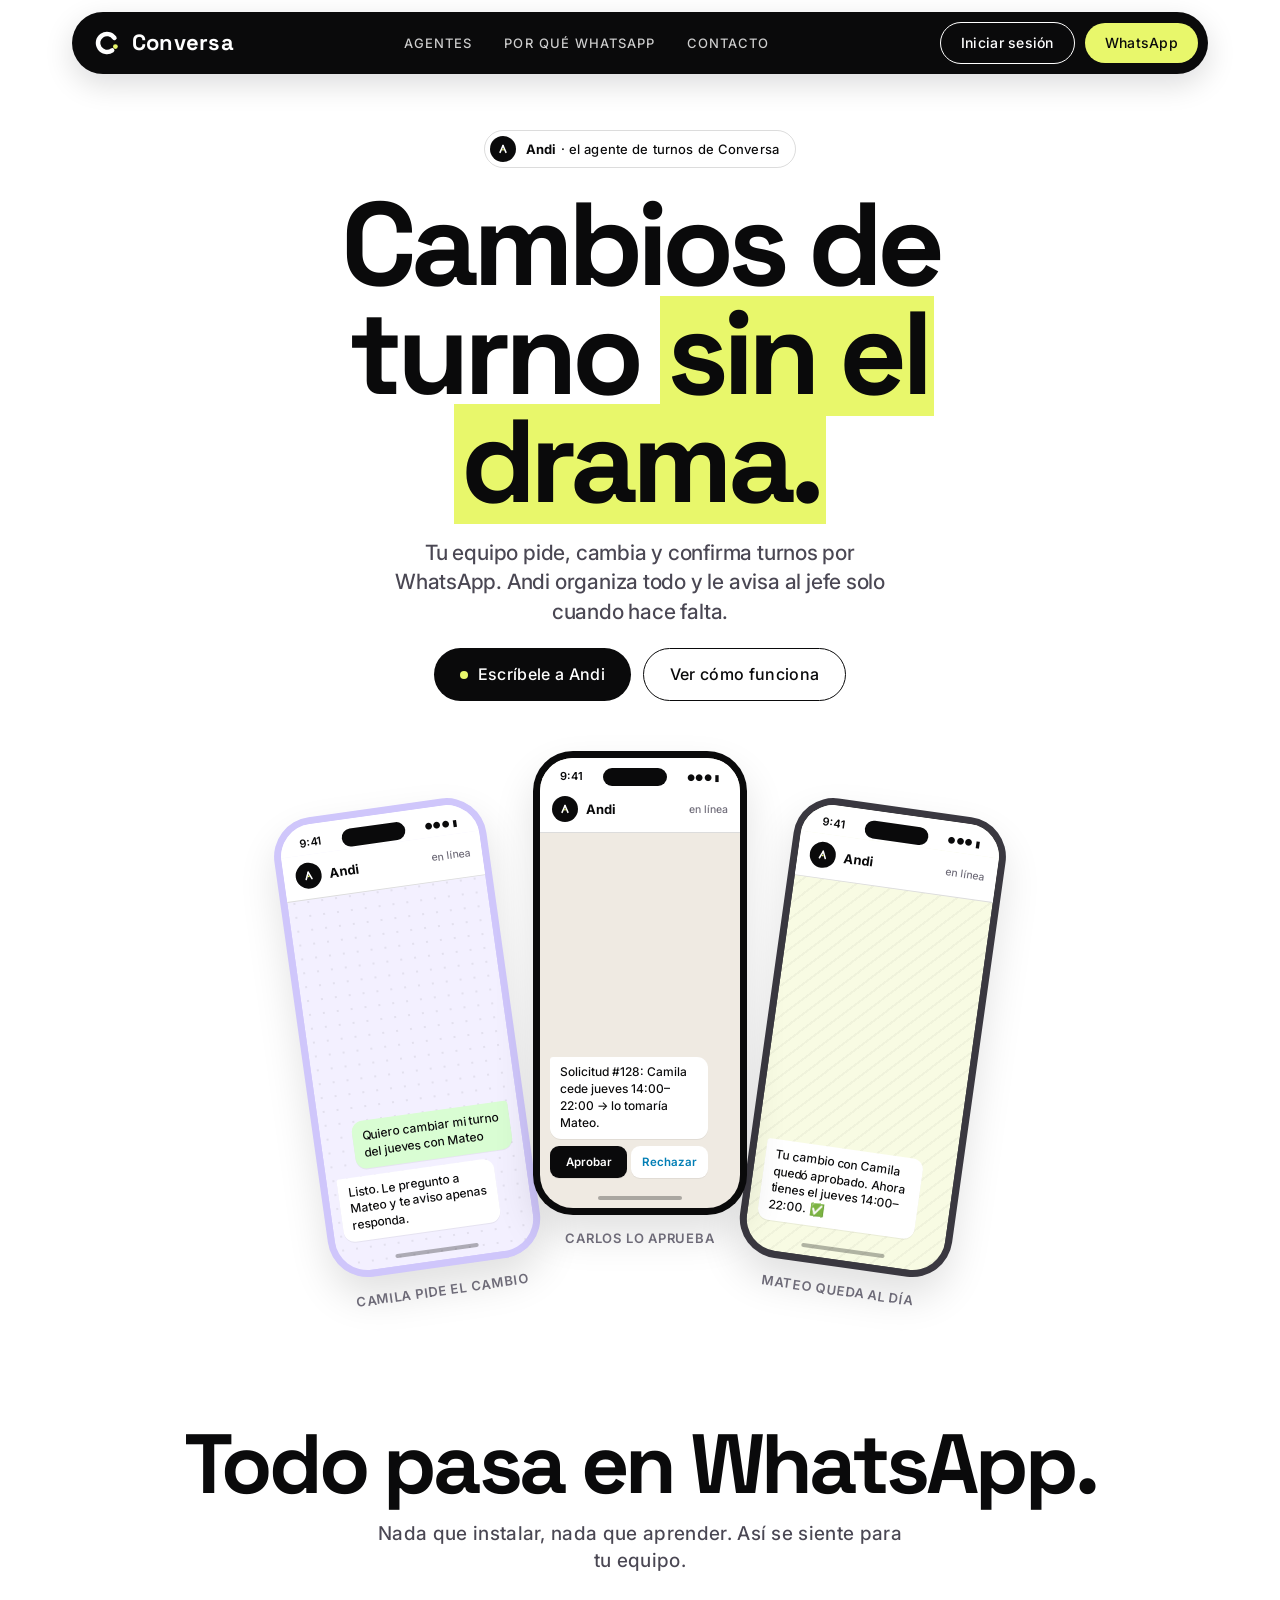
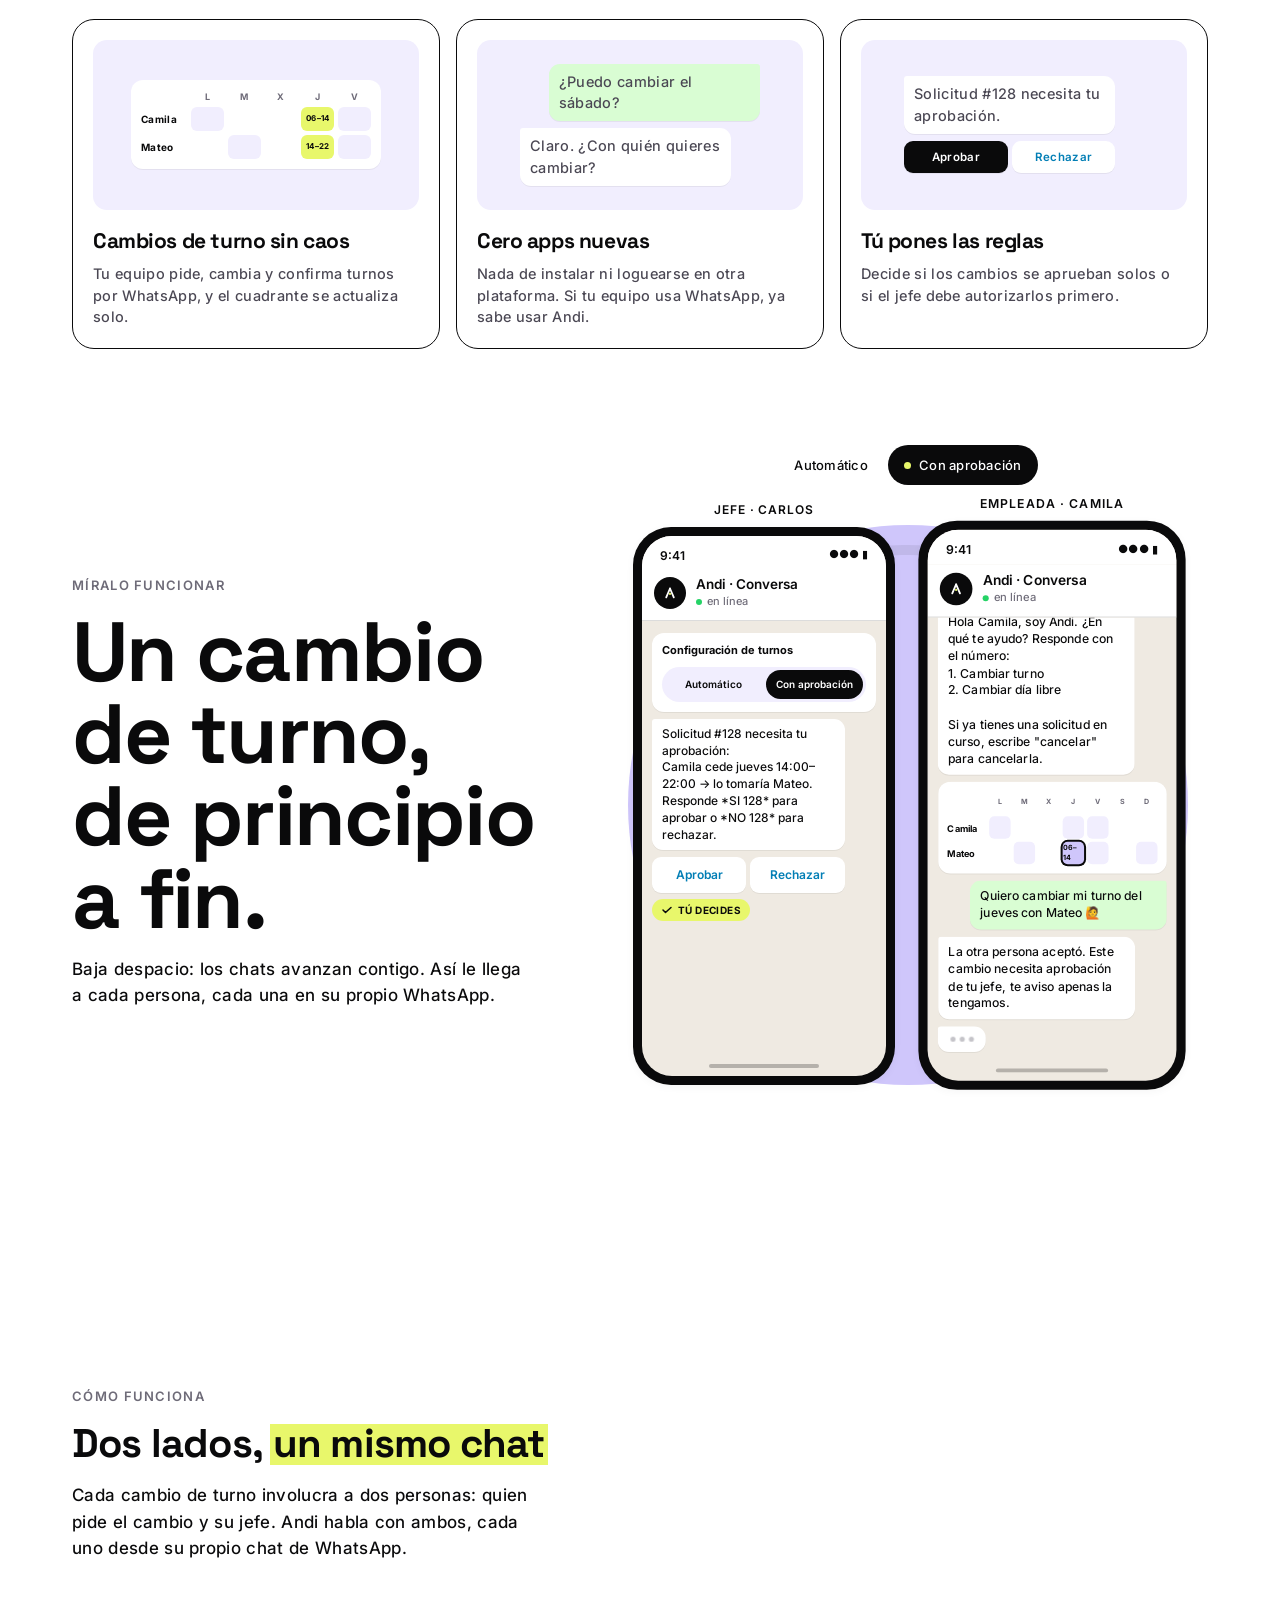
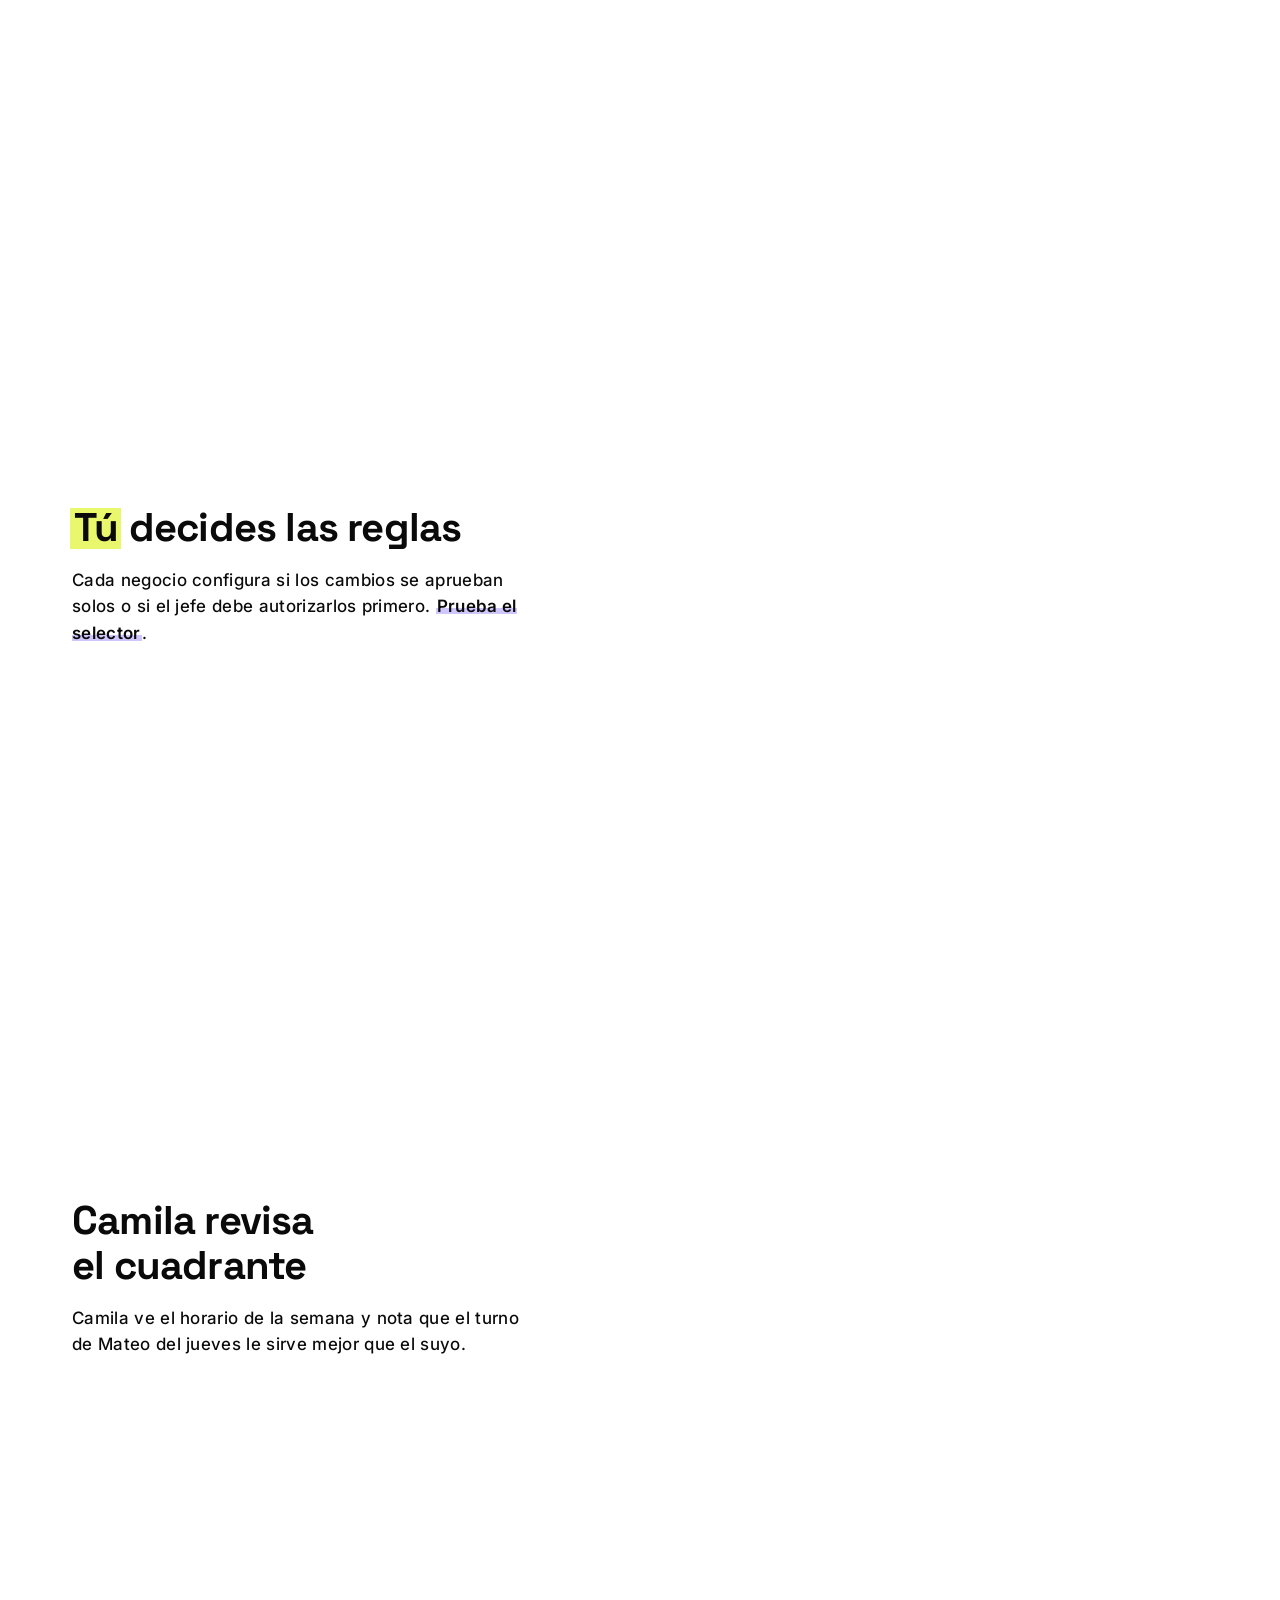
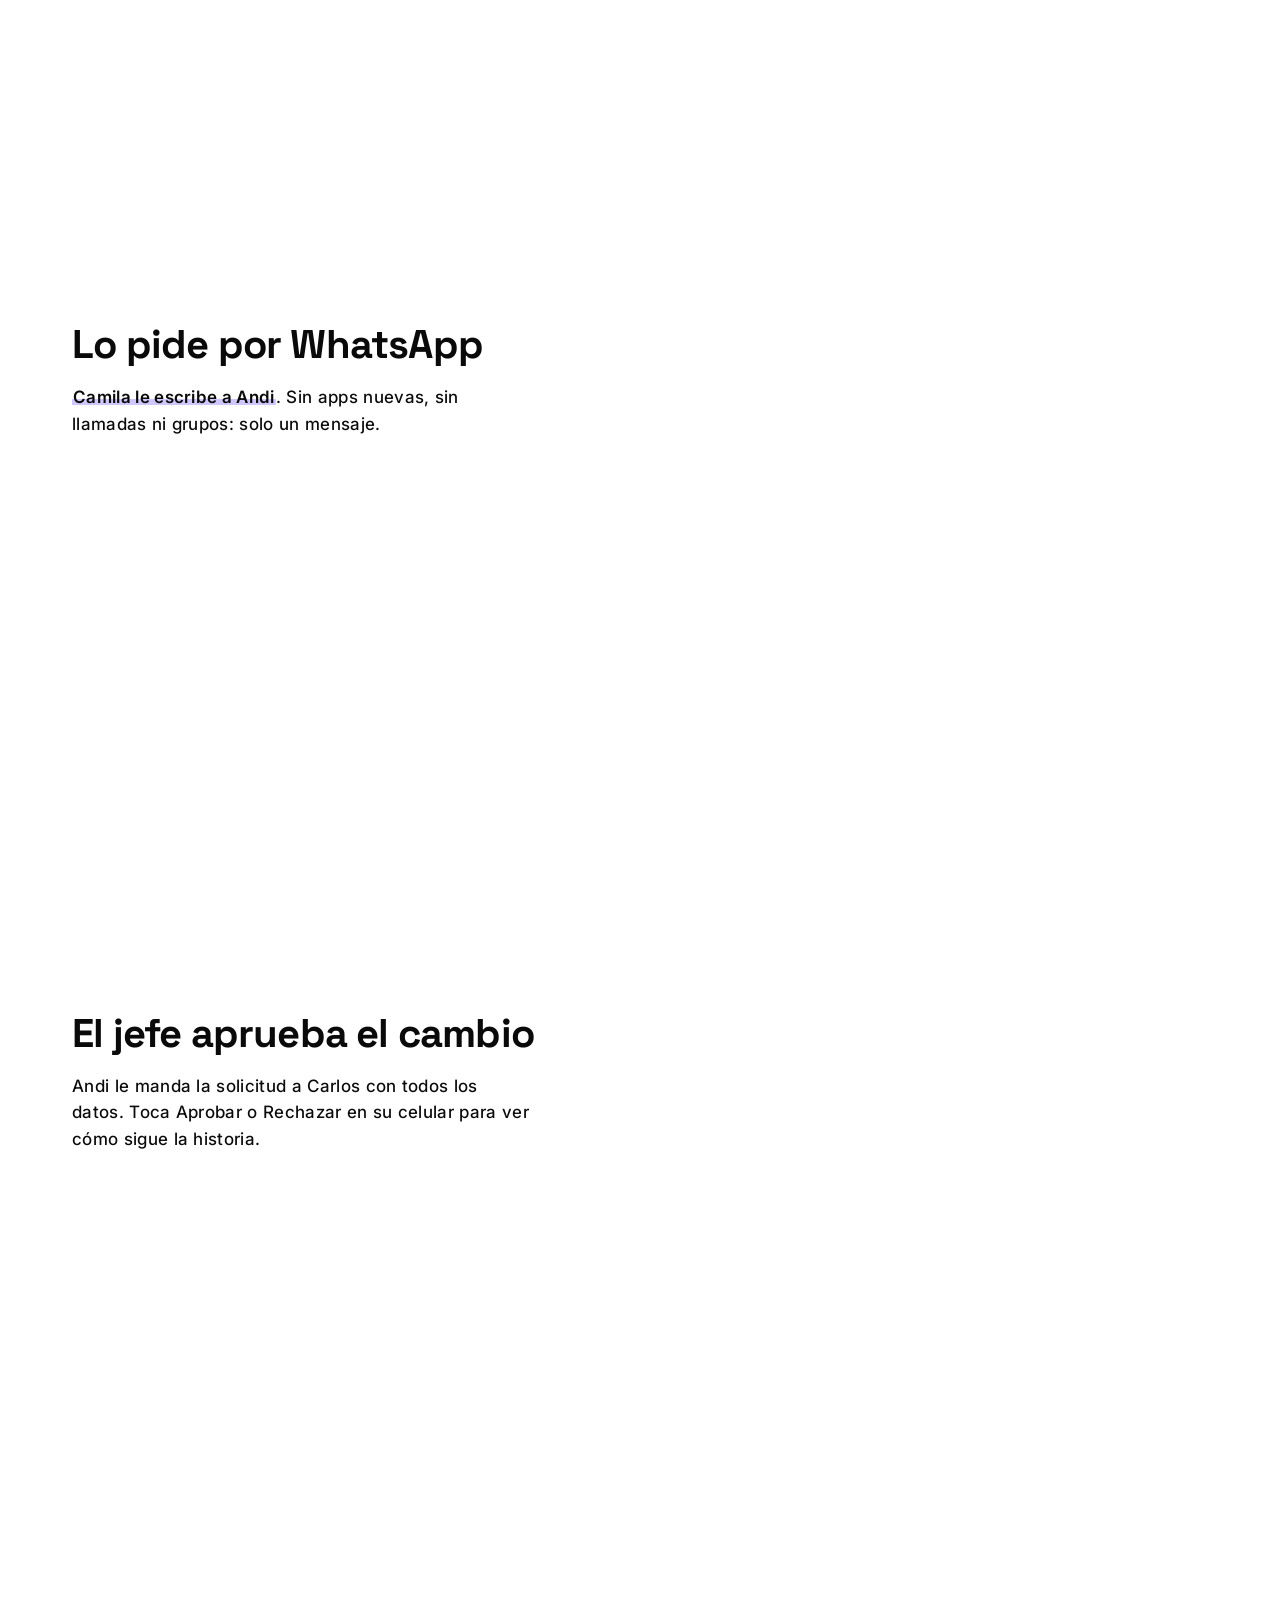
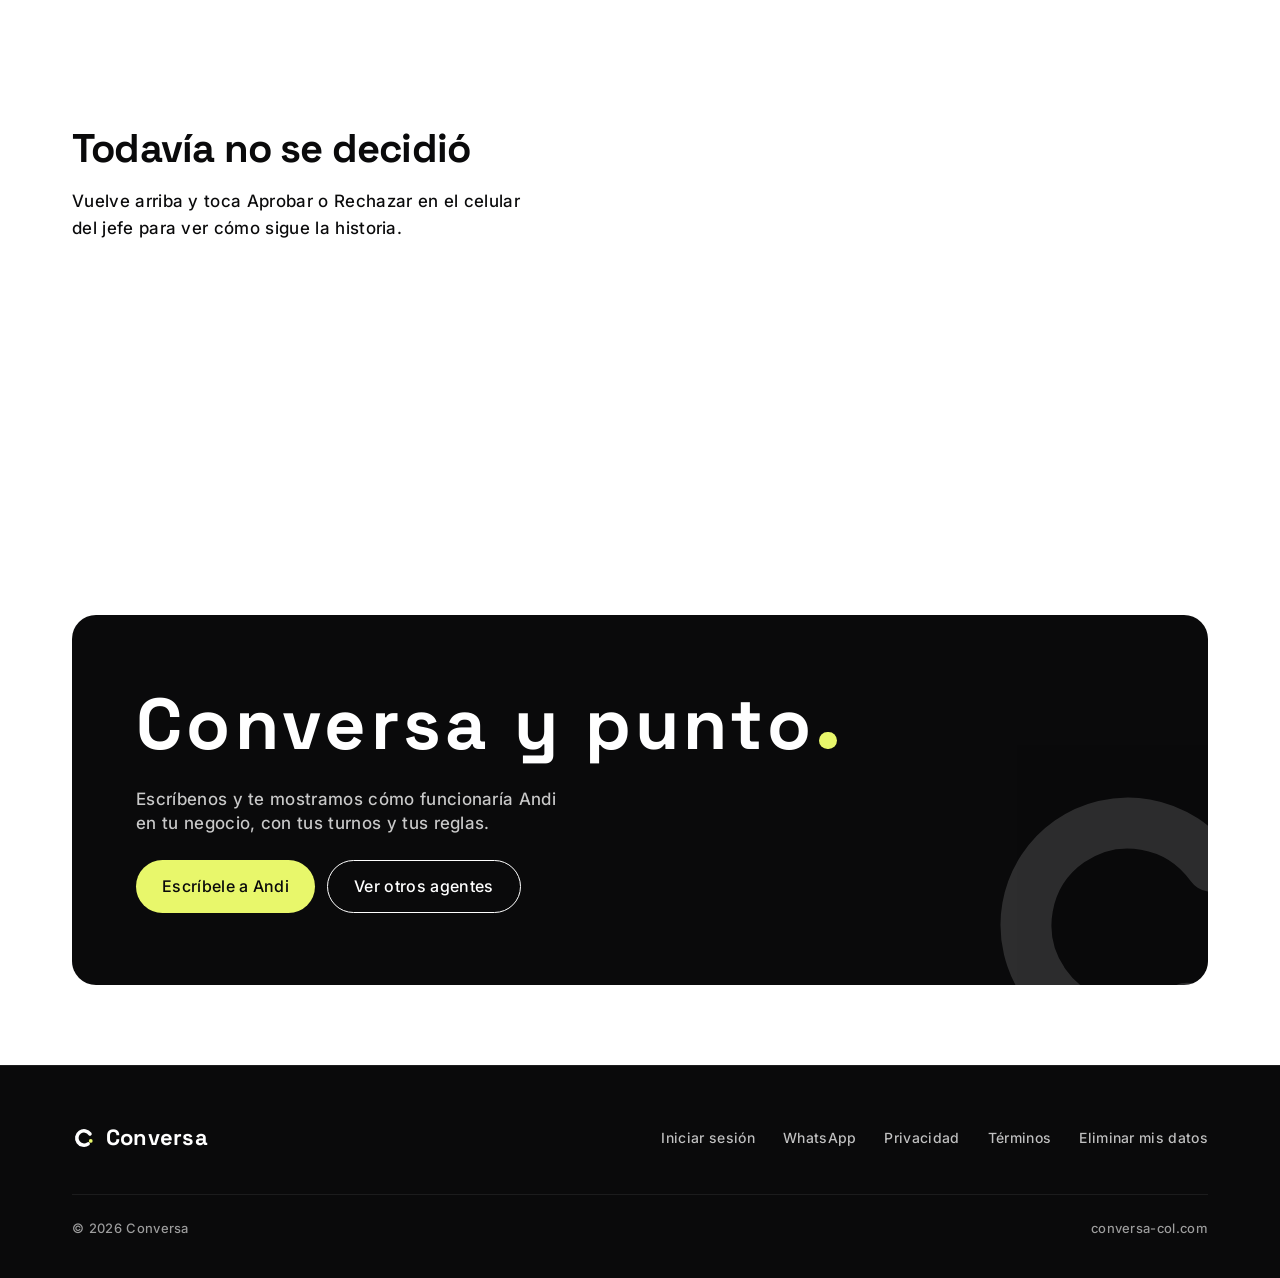
==== commit 26fbde12: "WhatsApp: todos los enlaces al +57 305 306 0656 con mensaje por página index y páginas legales: "Hol" ====
--- a/andi.html
+++ b/andi.html
@@ -33,8 +33,8 @@
       <a href="#contacto">Contacto</a>
     </nav>
     <div class="nav-acciones">
-      <a class="btn btn-borde btn-sm" href="/login.html">Iniciar sesión</a>
-      <a class="btn btn-lima btn-sm" href="https://wa.me/573053060642?text=Hola%2C%20quiero%20conocer%20a%20Andi" target="_blank" rel="noopener">WhatsApp</a>
+      <a class="btn btn-borde btn-sm nav-login" href="https://app.conversa-col.com/login">Iniciar sesión</a>
+      <a class="btn btn-lima btn-sm nav-wa" href="https://wa.me/573053060656?text=Hola%2C%20quisiera%20saber%20m%C3%A1s%20sobre%20Andi" target="_blank" rel="noopener noreferrer">WhatsApp</a>
     </div>
   </div>
 </header>
@@ -46,7 +46,7 @@
       <h1 class="pop-titulo">Cambios de turno <span class="resalta">sin el drama.</span></h1>
       <p class="pop-sub">Tu equipo pide, cambia y confirma turnos por WhatsApp. Andi organiza todo y le avisa al jefe solo cuando hace falta.</p>
       <div class="pop-acciones">
-        <a class="btn btn-tinta" href="https://wa.me/573053060642?text=Hola%2C%20quiero%20conocer%20a%20Andi" target="_blank" rel="noopener"><span class="punto"></span>Escríbele a Andi</a>
+        <a class="btn btn-tinta" href="https://wa.me/573053060656?text=Hola%2C%20quisiera%20saber%20m%C3%A1s%20sobre%20Andi" target="_blank" rel="noopener noreferrer"><span class="punto"></span>Escríbele a Andi</a>
         <a class="btn btn-borde" href="#scrolly">Ver cómo funciona</a>
       </div>
       <div class="pop-abanico" role="img" aria-label="Ejemplo: Camila pide un cambio, Carlos lo aprueba y Mateo queda al día">
@@ -234,7 +234,7 @@
         <h2>Conversa y punto<span class="p" aria-hidden="true"></span></h2>
         <p>Escríbenos y te mostramos cómo funcionaría Andi en tu negocio, con tus turnos y tus reglas.</p>
         <div class="acciones">
-          <a class="btn btn-lima" href="https://wa.me/573053060642?text=Hola%2C%20quiero%20conocer%20a%20Andi" target="_blank" rel="noopener">Escríbele a Andi</a>
+          <a class="btn btn-lima" href="https://wa.me/573053060656?text=Hola%2C%20quisiera%20saber%20m%C3%A1s%20sobre%20Andi" target="_blank" rel="noopener noreferrer">Escríbele a Andi</a>
           <a class="btn btn-borde" href="/#agentes">Ver otros agentes</a>
         </div>
       </div>
@@ -253,8 +253,8 @@
         Conversa
       </a>
       <nav aria-label="Enlaces del sitio">
-        <a href="/login.html">Iniciar sesión</a>
-        <a href="https://wa.me/573053060642" target="_blank" rel="noopener">WhatsApp</a>
+        <a href="https://app.conversa-col.com/login">Iniciar sesión</a>
+        <a href="https://wa.me/573053060656?text=Hola%2C%20quisiera%20saber%20m%C3%A1s%20sobre%20Andi" target="_blank" rel="noopener noreferrer">WhatsApp</a>
         <a href="privacidad.html">Privacidad</a>
         <a href="terminos.html">Términos</a>
         <a href="eliminar-datos.html">Eliminar mis datos</a>
--- a/css/home.css
+++ b/css/home.css
@@ -55,7 +55,6 @@
 .nav-links a{opacity:.8}
 .nav-links a:hover{opacity:1}
 .nav-acciones{display:flex;gap:10px;align-items:center}
-.nav-acciones .btn-borde{display:none}
 
 /* ---------- Hero ---------- */
 .hero{padding-block:48px 64px;overflow:hidden}
@@ -195,7 +194,6 @@
 /* ---------- Tablet / desktop ---------- */
 @media (min-width:720px){
   :root{--gutter:32px}
-  .nav-acciones .btn-borde{display:inline-flex}
   .agentes{grid-template-columns:repeat(2,1fr)}
   .agente.tuyo{grid-column:1 / -1}
   .carrusel{grid-auto-flow:row;grid-template-columns:repeat(2,1fr);overflow:visible;margin-inline:0;padding-inline:0}
@@ -321,3 +319,26 @@
 @media (prefers-reduced-motion:reduce){
   .franja span:hover{transform:none}
 }
+
+/* =====================================================================
+   Isla en celular (< 768px): solo "Iniciar sesión", como píldora lima.
+   WhatsApp sale de la isla porque el CTA grande del hero ya lo cubre.
+   Desde 768px la isla muestra ambos botones como siempre.
+   ===================================================================== */
+.nav :focus-visible{outline-color:var(--lima)}
+@media (max-width:767.98px){
+  .nav-acciones .nav-wa{display:none}
+  .nav .nav-login{background:var(--lima);color:var(--tinta);border-color:var(--lima)}
+  .nav .nav-login:focus-visible{background:var(--lila);color:var(--tinta);border-color:var(--lila)}
+  .nav .nav-inner{gap:12px}
+}
+@media (max-width:767.98px) and (hover:hover) and (pointer:fine){
+  .nav .nav-login:hover{background:var(--lila);color:var(--tinta);border-color:var(--lila)}
+}
+/* Celulares de menos de 360px: logo y botón un poco más compactos para que
+   quepan en la isla sin desbordarse */
+@media (max-width:359.98px){
+  .nav .nav-inner{gap:8px;padding-left:16px}
+  .nav .marca{font-size:20px;gap:8px}
+  .nav .nav-login{padding-inline:14px}
+}
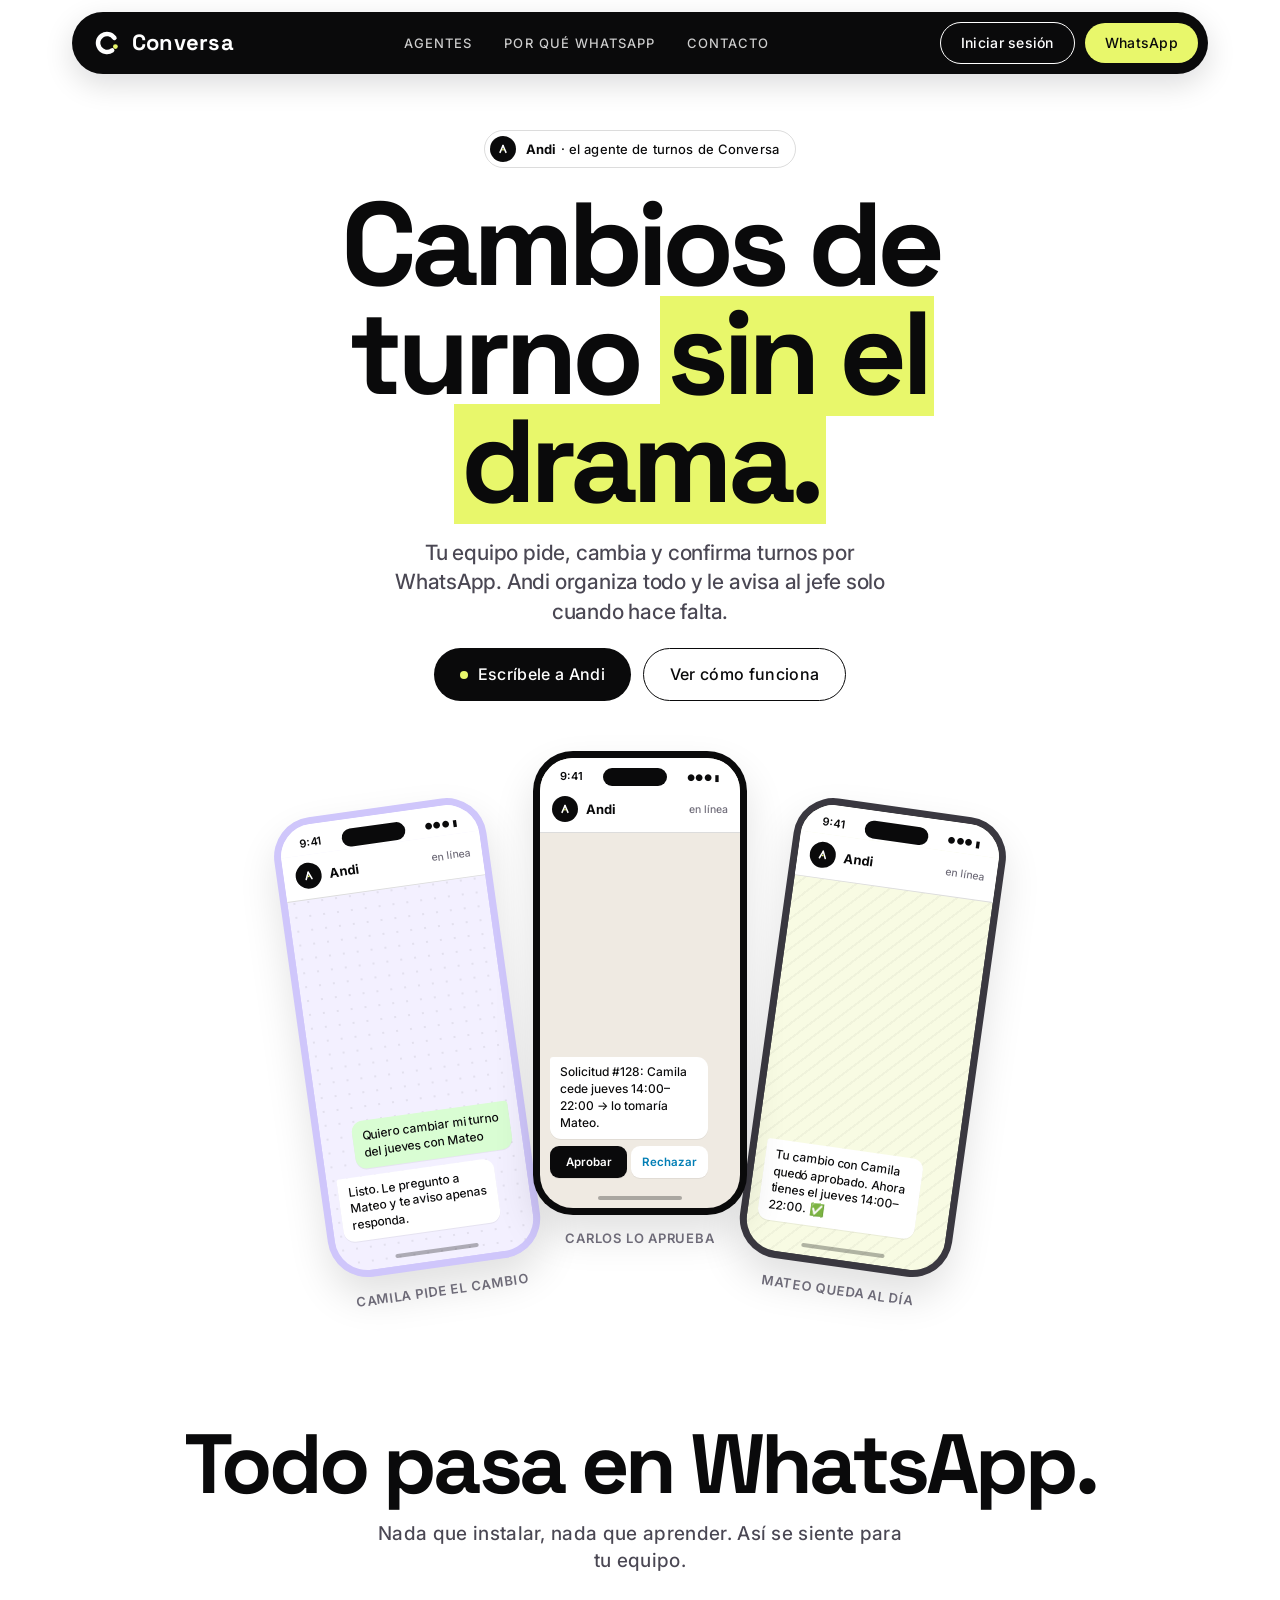
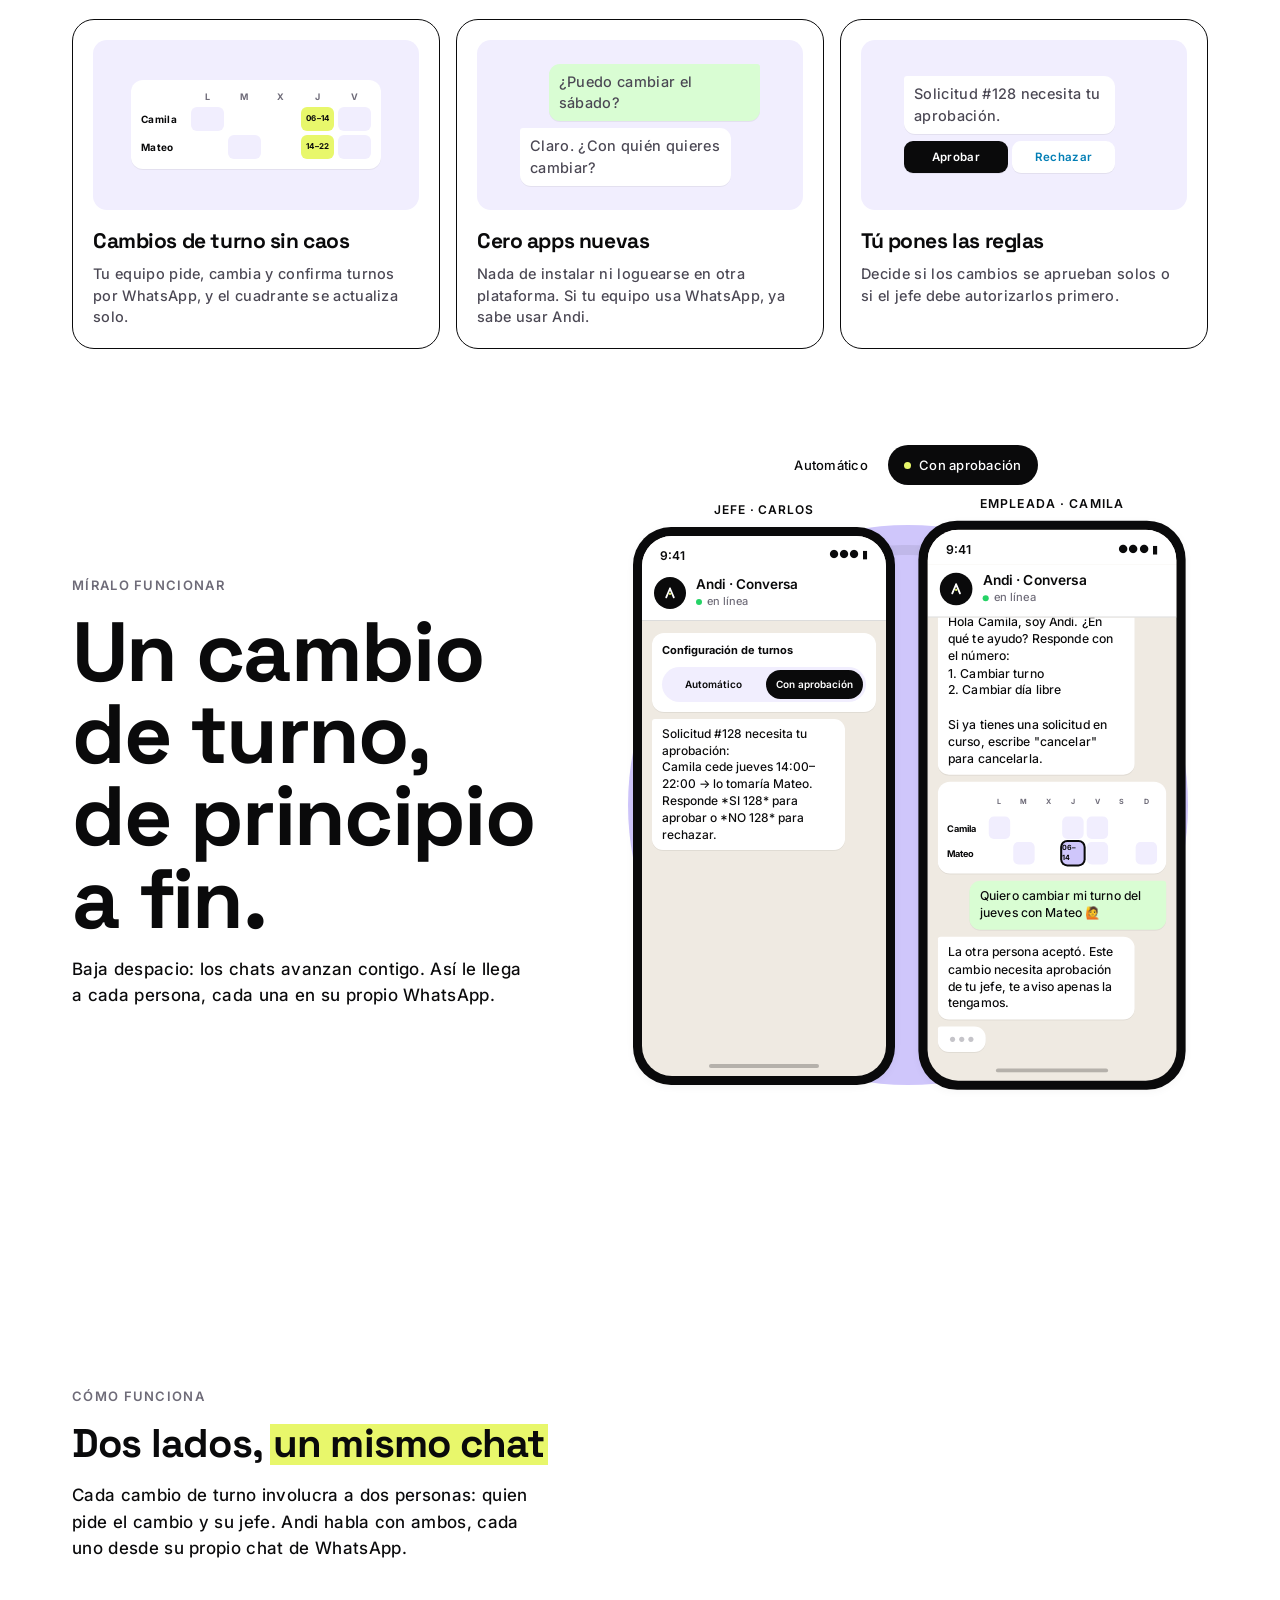
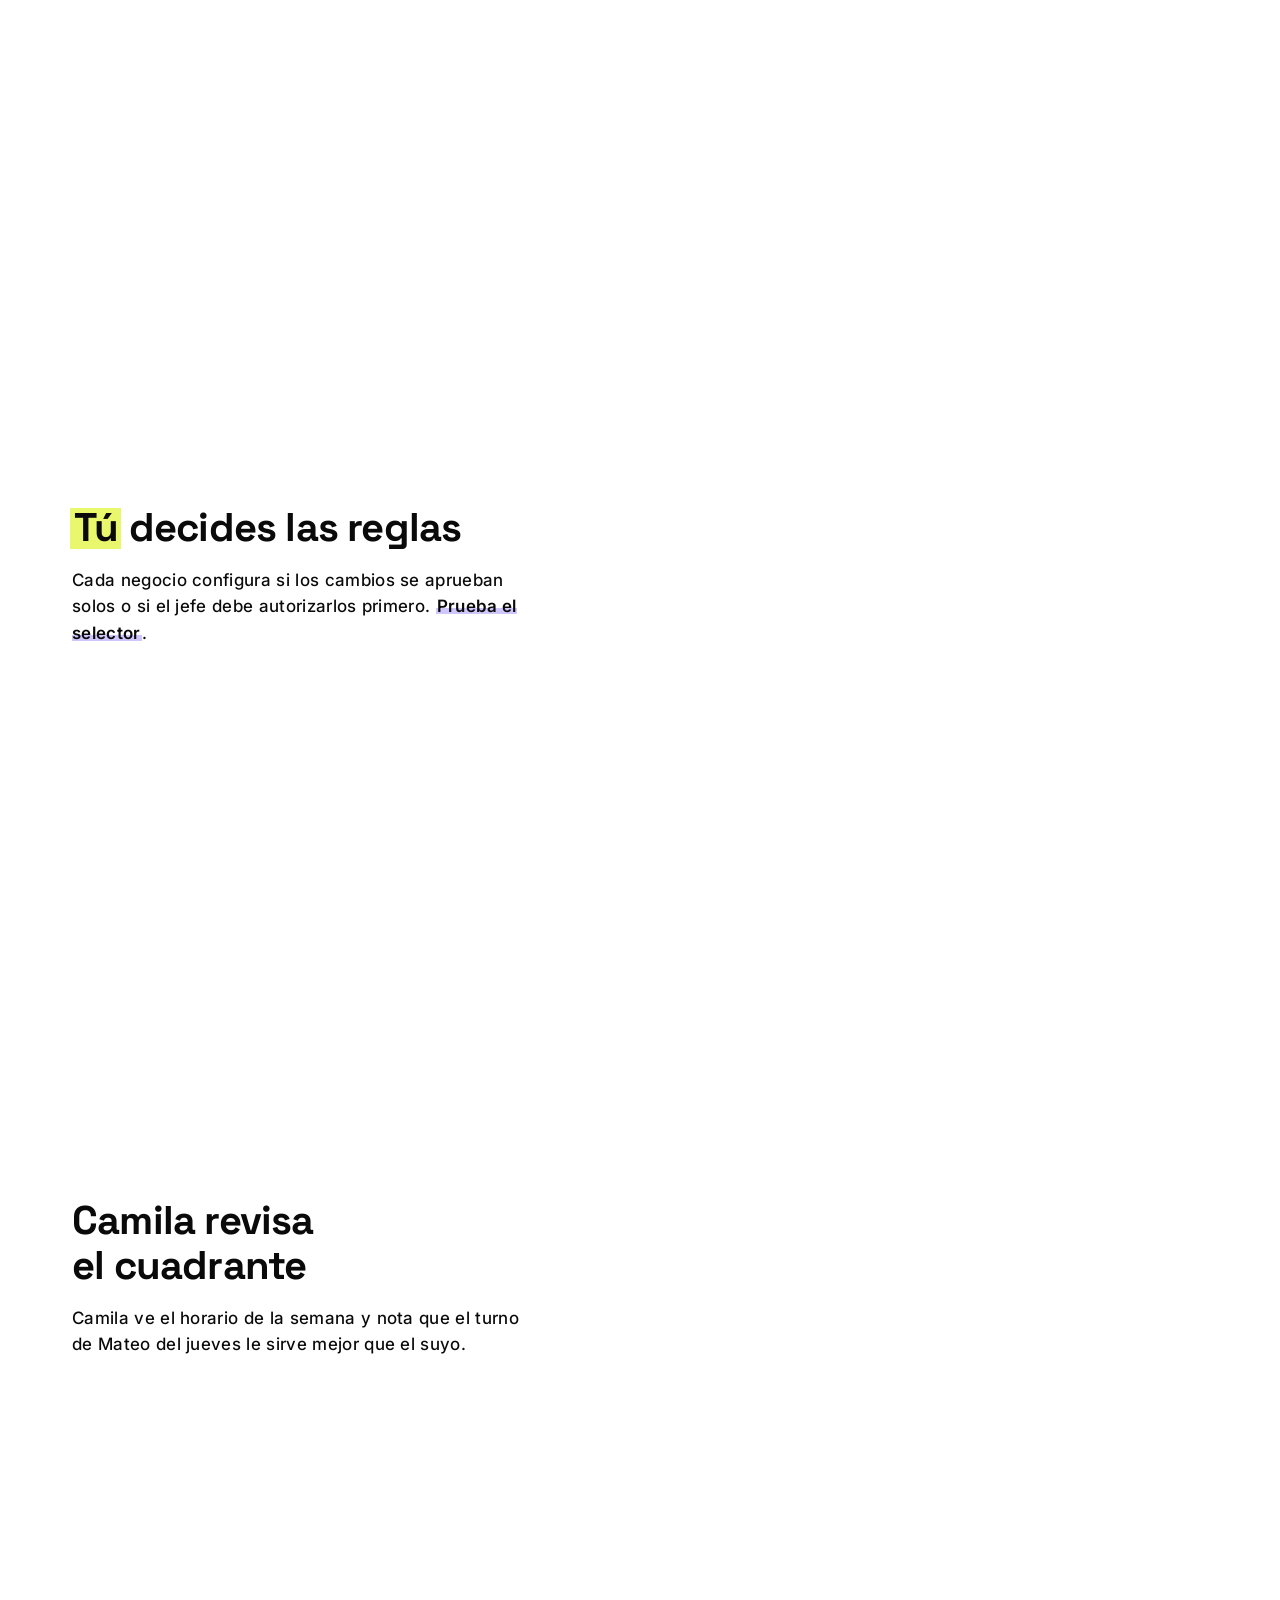
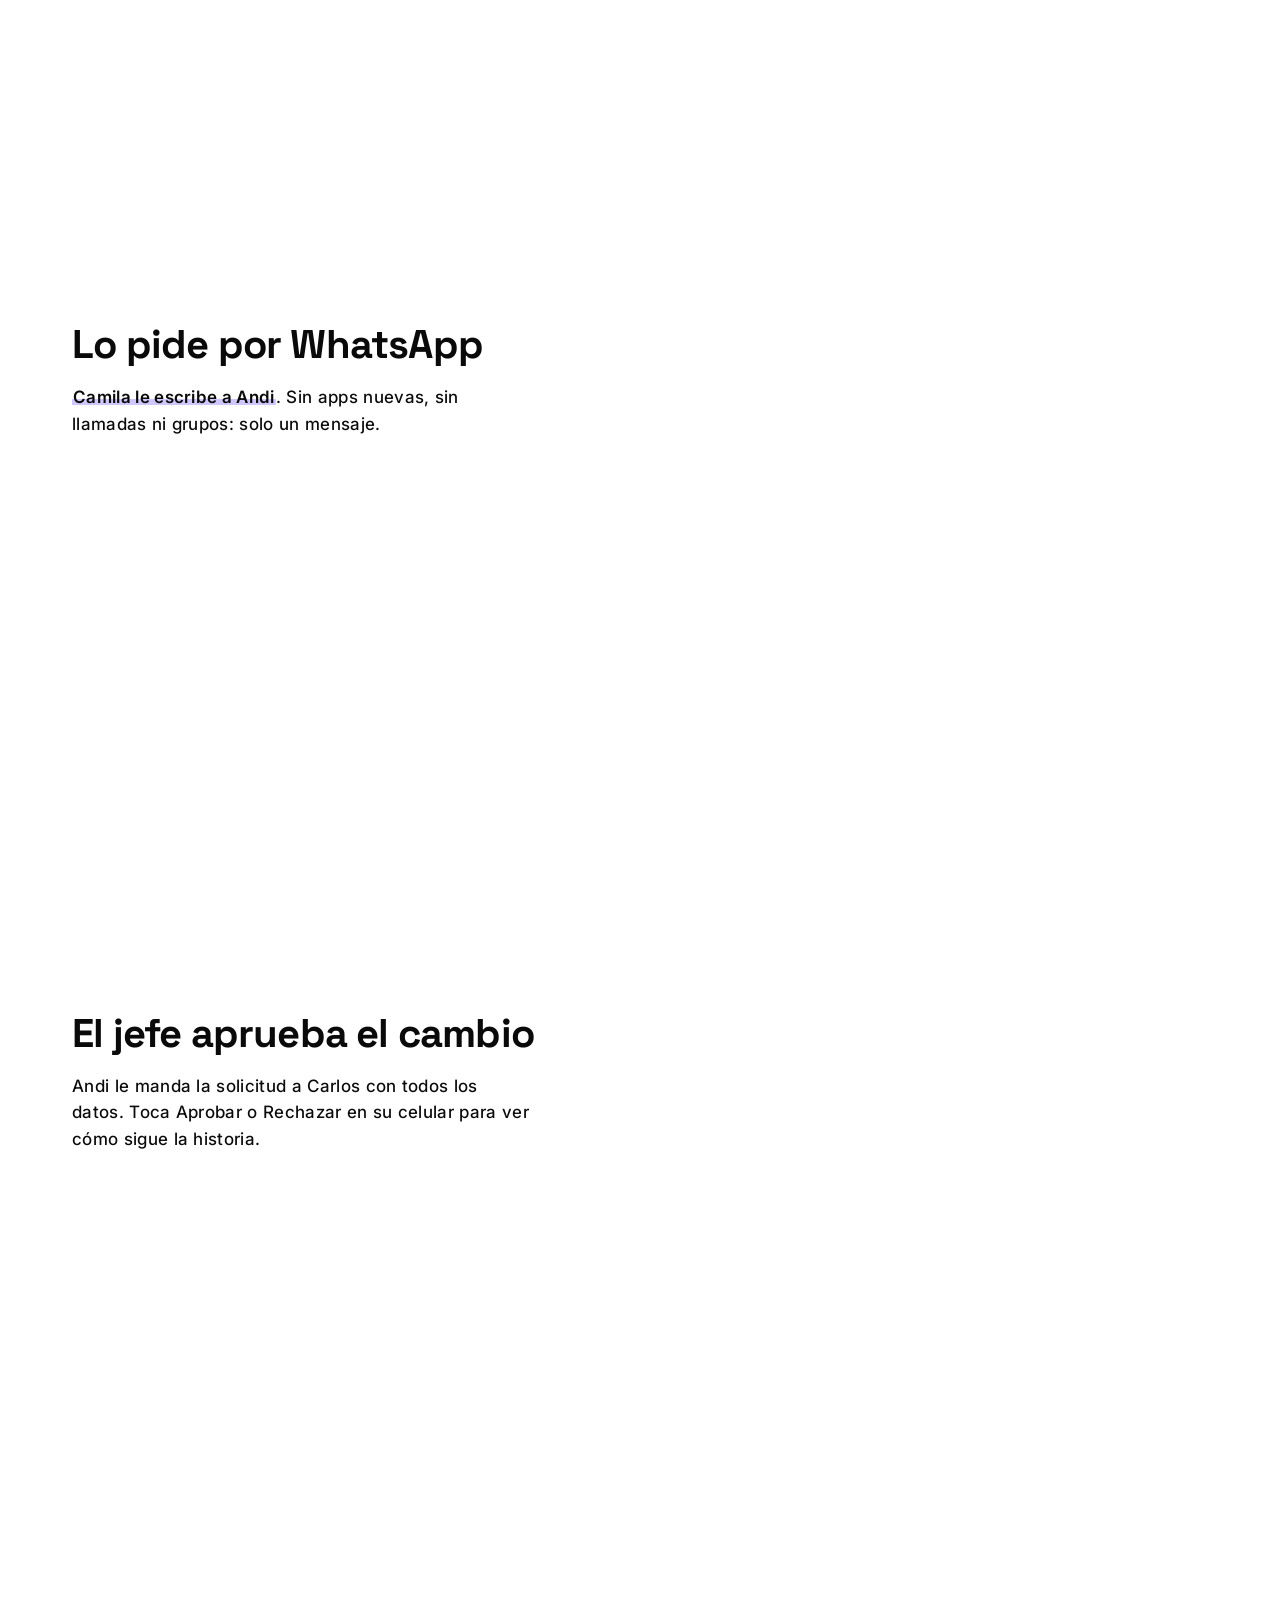
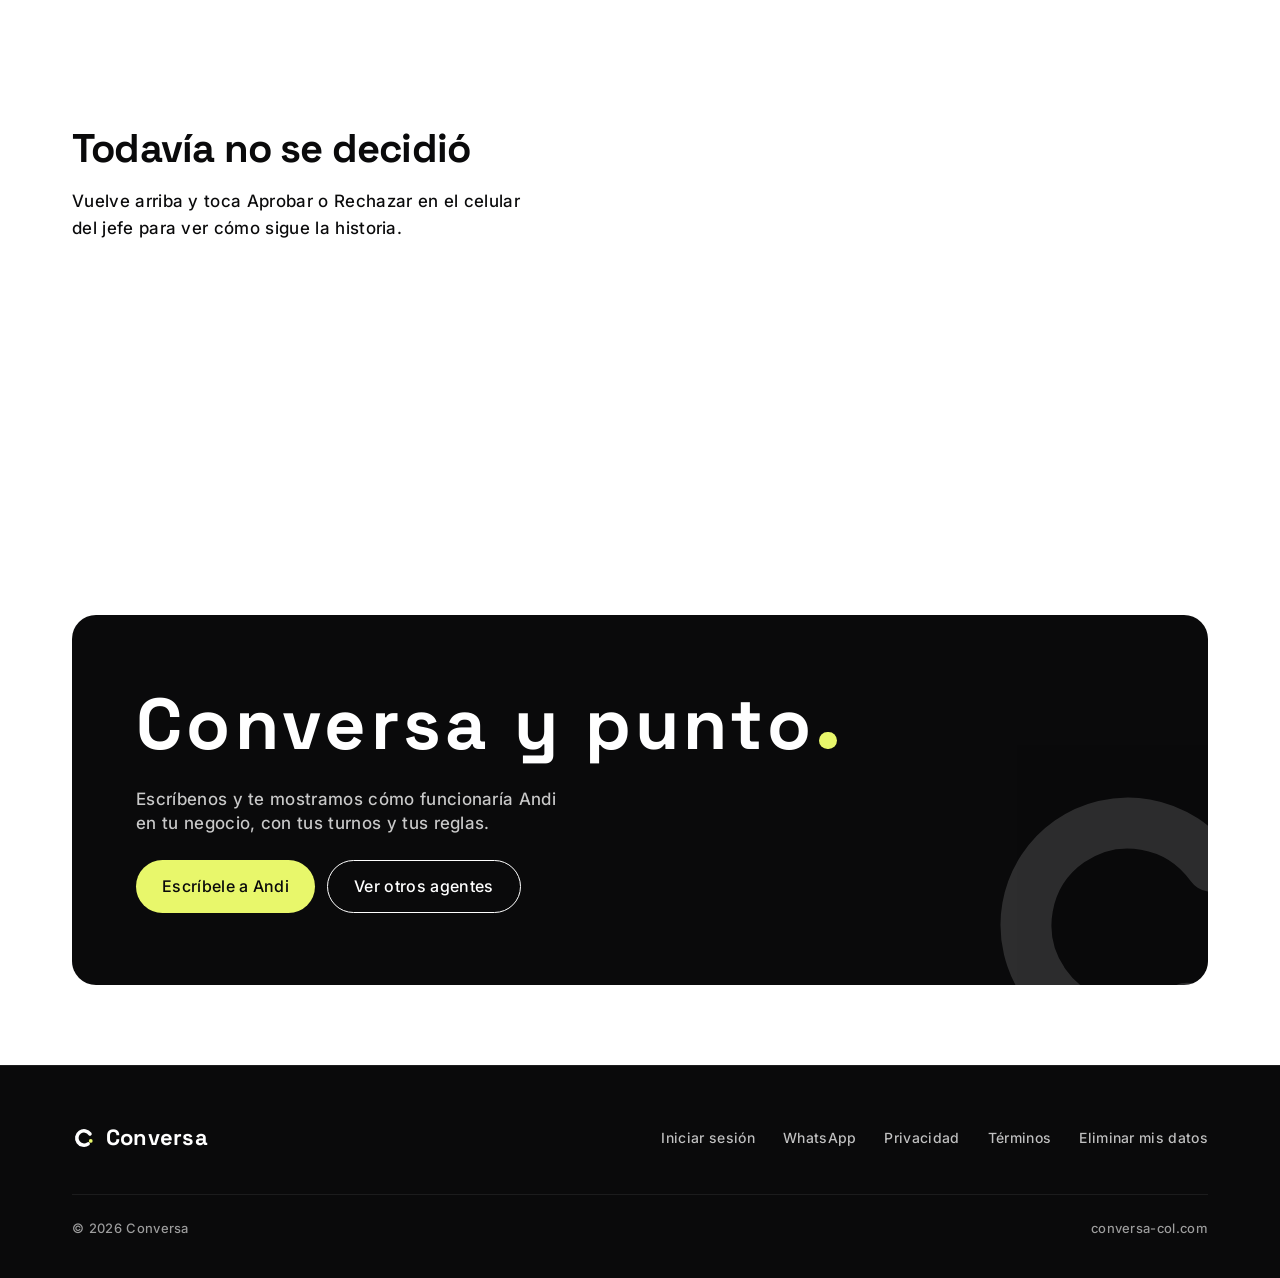
==== commit 31671b12: "Andi en celular: nav en círculo con la C y "Míralo funcionar" apilado Solo < 768px (mismo corte que " ====
--- a/andi.html
+++ b/andi.html
@@ -13,6 +13,7 @@
 <link rel="stylesheet" href="css/home.css">
 <link rel="stylesheet" href="css/andi.css">
 <script src="js/home.js" defer></script>
+<script src="js/nav-movil.js" defer></script>
 </head>
 <body>
 
@@ -39,6 +40,20 @@
   </div>
 </header>
 
+<!-- Nav de celular (< 768px): círculo con la C que se despliega a píldora. js/nav-movil.js -->
+<nav class="nav-c" id="navC" aria-label="Conversa">
+  <button type="button" class="nav-c-boton" aria-label="Menú de Conversa" aria-expanded="false" aria-controls="navCPanel">
+    <svg class="nav-c-logo" viewBox="0 0 100 100" width="30" height="30" fill="none" aria-hidden="true">
+      <circle cx="50" cy="50" r="30" stroke="#FFFFFF" stroke-width="15" stroke-linecap="round" stroke-dasharray="141 47" transform="rotate(55 50 50)"/>
+      <circle cx="78" cy="62" r="8" fill="#E8F76B"/>
+    </svg>
+  </button>
+  <div class="nav-c-panel" id="navCPanel" aria-hidden="true">
+    <a class="nav-c-marca" href="/" tabindex="-1">Conversa</a>
+    <a class="nav-c-login" href="https://app.conversa-col.com/login" tabindex="-1">Iniciar sesión</a>
+  </div>
+</nav>
+
 <main id="contenido">
   <section class="pop-hero">
     <div class="wrap">
@@ -124,7 +139,7 @@
         <div class="scrolly-step paso-intro" data-step="0">
           <span class="num">Míralo funcionar</span>
           <h2>Un cambio de turno, de principio a fin.</h2>
-          <p>Baja despacio: los chats avanzan contigo. Así le llega a cada persona, cada una en su propio WhatsApp.</p>
+          <p><span class="intro-scroll">Baja despacio: los chats avanzan contigo. </span>Así le llega a cada persona, cada una en su propio WhatsApp.</p>
         </div>
 
         <div class="scrolly-step" data-step="1">
@@ -220,6 +235,79 @@
             </div>
           </div>
         </div>
+
+        <!-- Celular (< 768px): en vez del demo con scroll, los pasos apilados.
+             Las pestañas Jefe/Camila cambian cuál pila se ve (js/andi-demo.js). -->
+        <ol class="pila activa" data-pila="jefe" aria-label="Chat del jefe, paso a paso">
+          <li class="pila-paso">
+            <span class="pila-num">Paso 1</span>
+            <h3 class="pila-titulo">El jefe elige cómo se aprueban los cambios.</h3>
+            <div class="pila-tarjeta"><div class="pila-tel">
+              <div class="pila-top"><span class="pila-av" aria-hidden="true">A</span><span class="pila-top-txt"><b>Andi · Conversa</b><small>en línea</small></span></div>
+              <div class="pila-chat">
+                <div class="config-card"><div class="config-card-title">Configuración de turnos</div><div class="config-card-options"><span class="config-pill">Automático</span><span class="config-pill active">Con aprobación</span></div></div>
+              </div>
+            </div></div>
+          </li>
+          <li class="pila-paso">
+            <span class="pila-num">Paso 2</span>
+            <h3 class="pila-titulo">Le llega la solicitud y decide.</h3>
+            <div class="pila-tarjeta"><div class="pila-tel">
+              <div class="pila-top"><span class="pila-av" aria-hidden="true">A</span><span class="pila-top-txt"><b>Andi · Conversa</b><small>en línea</small></span></div>
+              <div class="pila-chat">
+                <p class="i">Solicitud #128 necesita tu aprobación:<br>Camila cede jueves 14:00–22:00 → lo tomaría Mateo.<br>Responde *SI 128* para aprobar o *NO 128* para rechazar.</p>
+                <div class="pt-btns"><span class="si">Aprobar</span><span>Rechazar</span></div>
+              </div>
+            </div></div>
+          </li>
+          <li class="pila-paso">
+            <span class="pila-num">Paso 3</span>
+            <h3 class="pila-titulo">En modo automático, solo recibe un aviso.</h3>
+            <div class="pila-tarjeta"><div class="pila-tel">
+              <div class="pila-top"><span class="pila-av" aria-hidden="true">A</span><span class="pila-top-txt"><b>Andi · Conversa</b><small>en línea</small></span></div>
+              <div class="pila-chat">
+                <p class="i">Aviso: Camila y Mateo cambiaron su turno del jueves automáticamente. No necesitas hacer nada.</p>
+              </div>
+            </div></div>
+          </li>
+        </ol>
+
+        <ol class="pila" data-pila="camila" aria-label="Chat de Camila, paso a paso">
+          <li class="pila-paso">
+            <span class="pila-num">Paso 1</span>
+            <h3 class="pila-titulo">Camila le escribe a Andi y elige qué necesita.</h3>
+            <div class="pila-tarjeta"><div class="pila-tel">
+              <div class="pila-top"><span class="pila-av" aria-hidden="true">A</span><span class="pila-top-txt"><b>Andi · Conversa</b><small>en línea</small></span></div>
+              <div class="pila-chat">
+                <p class="i">Hola Camila, soy Andi. ¿En qué te ayudo? Responde con el número:<br>1. Cambiar turno<br>2. Cambiar día libre<br><br>Si ya tienes una solicitud en curso, escribe "cancelar" para cancelarla.</p>
+                <p class="o">1</p>
+              </div>
+            </div></div>
+          </li>
+          <li class="pila-paso">
+            <span class="pila-num">Paso 2</span>
+            <h3 class="pila-titulo">Andi le pregunta para qué día.</h3>
+            <div class="pila-tarjeta"><div class="pila-tel">
+              <div class="pila-top"><span class="pila-av" aria-hidden="true">A</span><span class="pila-top-txt"><b>Andi · Conversa</b><small>en línea</small></span></div>
+              <div class="pila-chat">
+                <p class="i">¿Qué día? (DD/MM/AAAA)</p>
+                <p class="o">03/10/2026</p>
+              </div>
+            </div></div>
+          </li>
+          <li class="pila-paso">
+            <span class="pila-num">Paso 3</span>
+            <h3 class="pila-titulo">Andi busca con quién cambiar y le avisa a Sofía.</h3>
+            <div class="pila-tarjeta"><div class="pila-tel">
+              <div class="pila-top"><span class="pila-av" aria-hidden="true">A</span><span class="pila-top-txt"><b>Andi · Conversa</b><small>en línea</small></span></div>
+              <div class="pila-chat">
+                <p class="i">¿Con quién quieres cambiar? (mismo día)<br>1 · Sofía (13:00-18:00)</p>
+                <p class="o">Sofía</p>
+                <p class="i">Le envié tu propuesta a Sofía. Te aviso cuando responda.</p>
+              </div>
+            </div></div>
+          </li>
+        </ol>
       </div>
 
     </div>
--- a/css/andi.css
+++ b/css/andi.css
@@ -238,3 +238,88 @@
 /* Demo: intro grande y pasos con titular más compacto */
 .paso-intro{padding-top:40px}
 .scrolly-step h2{letter-spacing:-.02em}
+
+/* =====================================================================
+   Celular (< 768px, el mismo corte de la isla en home.css). Escritorio y
+   tablet no cambian: .nav-c y .pila son nuevos y fuera de este corte no se ven.
+   ===================================================================== */
+.nav-c,.pila{display:none}
+@media (max-width:767.98px){
+  /* ---- Nav: la isla se va; queda un círculo con la C (js/nav-movil.js) ---- */
+  .nav{display:none}
+  html{scroll-padding-top:80px}
+  .pop-hero{padding-top:88px}
+  .nav-c{
+    display:block;position:fixed;z-index:30;top:calc(env(safe-area-inset-top,0px) + 12px);left:16px;
+    width:56px;height:56px;border-radius:var(--r-pill);background:var(--tinta);overflow:hidden;
+    box-shadow:0 8px 24px rgba(10,10,11,.22);
+    transition:width 150ms cubic-bezier(.75,0,.9,.35);           /* cierre: de golpe */
+  }
+  .nav-c.abierta{width:calc(100vw - 32px);transition:width 340ms cubic-bezier(.2,.9,.25,1)}
+  .nav-c:has(:focus-visible){outline:2px solid var(--tinta);outline-offset:3px}
+  .nav-c-boton{
+    appearance:none;-webkit-appearance:none;position:absolute;left:0;top:0;width:56px;height:56px;
+    border:0;padding:0;background:transparent;border-radius:50%;cursor:pointer;
+    display:grid;place-items:center;touch-action:manipulation;
+  }
+  .nav-c-boton:focus-visible{outline:none}
+  .nav-c-logo{display:block;transform:rotate(var(--giro,0deg));transition:transform 520ms cubic-bezier(.34,1.56,.64,1)}
+  /* Ancho fijo: mientras la píldora se encoge el contenido no se reacomoda, solo se recorta */
+  .nav-c-panel{
+    position:absolute;left:56px;top:0;height:56px;width:calc(100vw - 32px - 56px);
+    display:flex;align-items:center;justify-content:space-between;gap:8px;padding:0 6px 0 2px;
+    opacity:0;visibility:hidden;transition:opacity 60ms linear,visibility 0s 60ms;
+  }
+  .nav-c.abierta .nav-c-panel{opacity:1;visibility:visible;transition:opacity 220ms ease 110ms,visibility 0s}
+  .nav-c-marca{font-family:var(--f-display);font-weight:700;font-size:22px;letter-spacing:.01em;color:var(--papel);white-space:nowrap}
+  .nav-c-marca:focus-visible{outline:none;color:var(--lima)}
+  .nav-c-login{
+    display:inline-flex;align-items:center;height:44px;padding:0 18px;border-radius:var(--r-pill);
+    background:var(--lima);color:var(--tinta);font-weight:500;font-size:15px;white-space:nowrap;touch-action:manipulation;
+  }
+  .nav-c-login:focus-visible{outline:none;background:var(--lila)}
+
+  /* ---- "Míralo funcionar": sin sticky ni avance por scroll, pasos apilados ---- */
+  .intro-scroll{display:none}
+  .scrolly-inner{flex-direction:column;gap:0}
+  .scrolly-step:not(.paso-intro){display:none}
+  .scrolly-sticky{position:static;z-index:auto;padding:0 0 8px;background:none;align-items:stretch}
+  .scrolly-sticky::before{display:none}
+  .mode-toggle,.phones-wrap{display:none}
+  .pila{list-style:none;margin:28px 0 0;padding:0;flex-direction:column;gap:48px}
+  .pila.activa{display:flex}
+  .pila-paso{display:flex;flex-direction:column}
+  .pila-num{font-size:13px;font-weight:500;letter-spacing:.14em;text-transform:uppercase;color:var(--gris)}
+  .pila-titulo{margin-top:8px;font-family:var(--f-display);font-weight:700;font-size:22px;line-height:1.15;letter-spacing:-.01em}
+  /* La tarjeta lila reemplaza al disco lila de escritorio */
+  .pila-tarjeta{margin-top:16px;background:var(--lila);border-radius:32px;padding:22px 12px;display:flex;justify-content:center}
+  .pila-tel{
+    flex:none;width:236px;height:440px;border:10px solid var(--tinta);border-radius:36px;background:var(--papel);
+    overflow:hidden;display:flex;flex-direction:column;letter-spacing:0;
+  }
+  .pila-top{display:flex;align-items:center;gap:8px;padding:12px 12px 10px;border-bottom:1px solid var(--borde)}
+  .pila-av{
+    flex:none;width:28px;height:28px;border-radius:50%;background:var(--tinta);color:var(--papel);
+    display:grid;place-items:center;font-family:var(--f-display);font-weight:700;font-size:14px;line-height:1;
+  }
+  .pila-top-txt{display:flex;flex-direction:column;line-height:1.25}
+  .pila-top-txt b{font-size:12.5px;font-weight:600}
+  .pila-top-txt small{font-size:10.5px;color:var(--gris)}
+  .pila-chat{flex:1;min-height:0;background:#EFEAE3;padding:12px 10px;display:flex;flex-direction:column;gap:7px}
+  .pila-chat p{margin:0;max-width:86%;padding:7px 10px;border-radius:12px;font-size:11px;line-height:1.4;box-shadow:0 1px 0 rgba(10,10,11,.06);overflow-wrap:anywhere}
+  .pila-chat .i{align-self:flex-start;background:var(--papel)}
+  .pila-chat .o{align-self:flex-end;background:#F2FA9E}
+  .pila .config-pill{cursor:default}
+}
+/* Celulares de menos de 360px: la píldora abierta es más angosta */
+@media (max-width:359.98px){
+  .nav-c-marca{font-size:19px}
+  .nav-c-login{padding:0 13px;font-size:14px}
+}
+@media (max-width:767.98px) and (hover:hover) and (pointer:fine){
+  .nav-c-login:hover{background:var(--lila)}
+}
+/* Movimiento reducido: sin vuelta de la C (las transiciones ya las quita home.css) */
+@media (max-width:767.98px) and (prefers-reduced-motion:reduce){
+  .nav-c-logo{transform:none}
+}
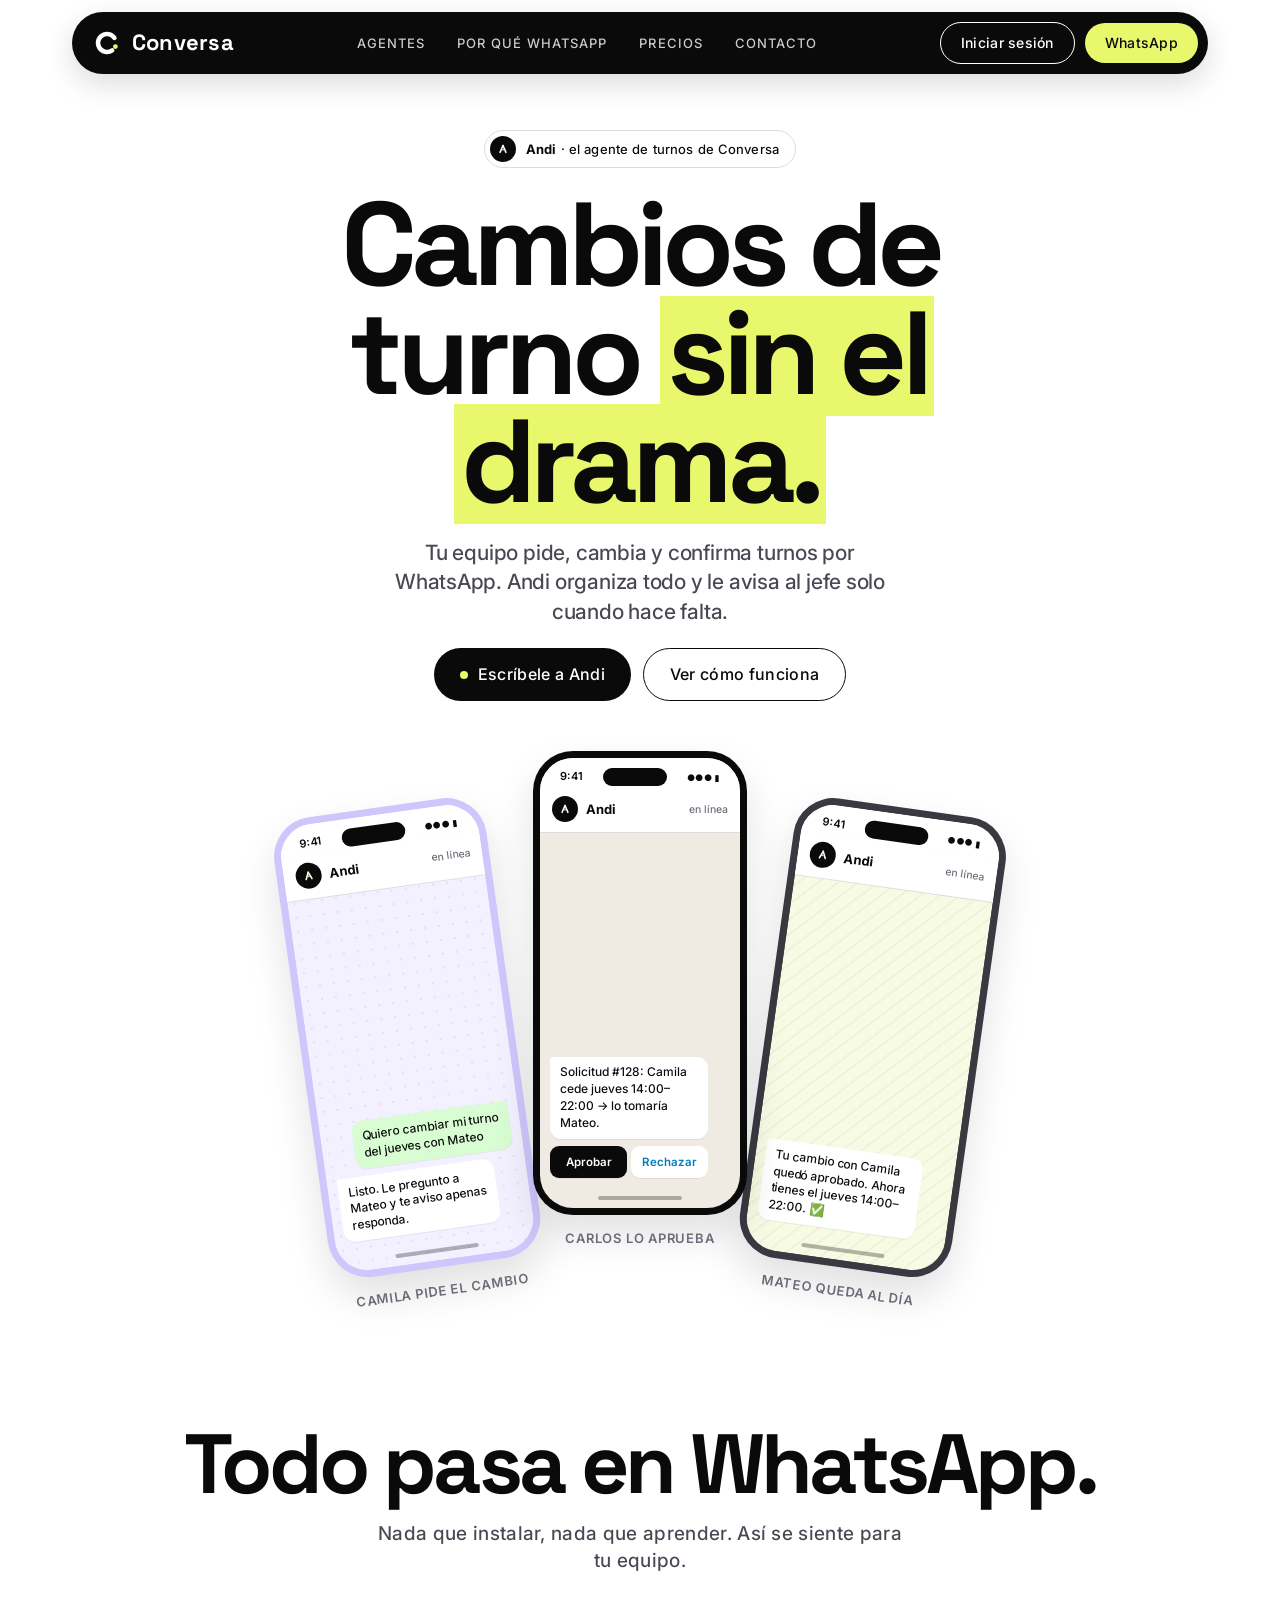
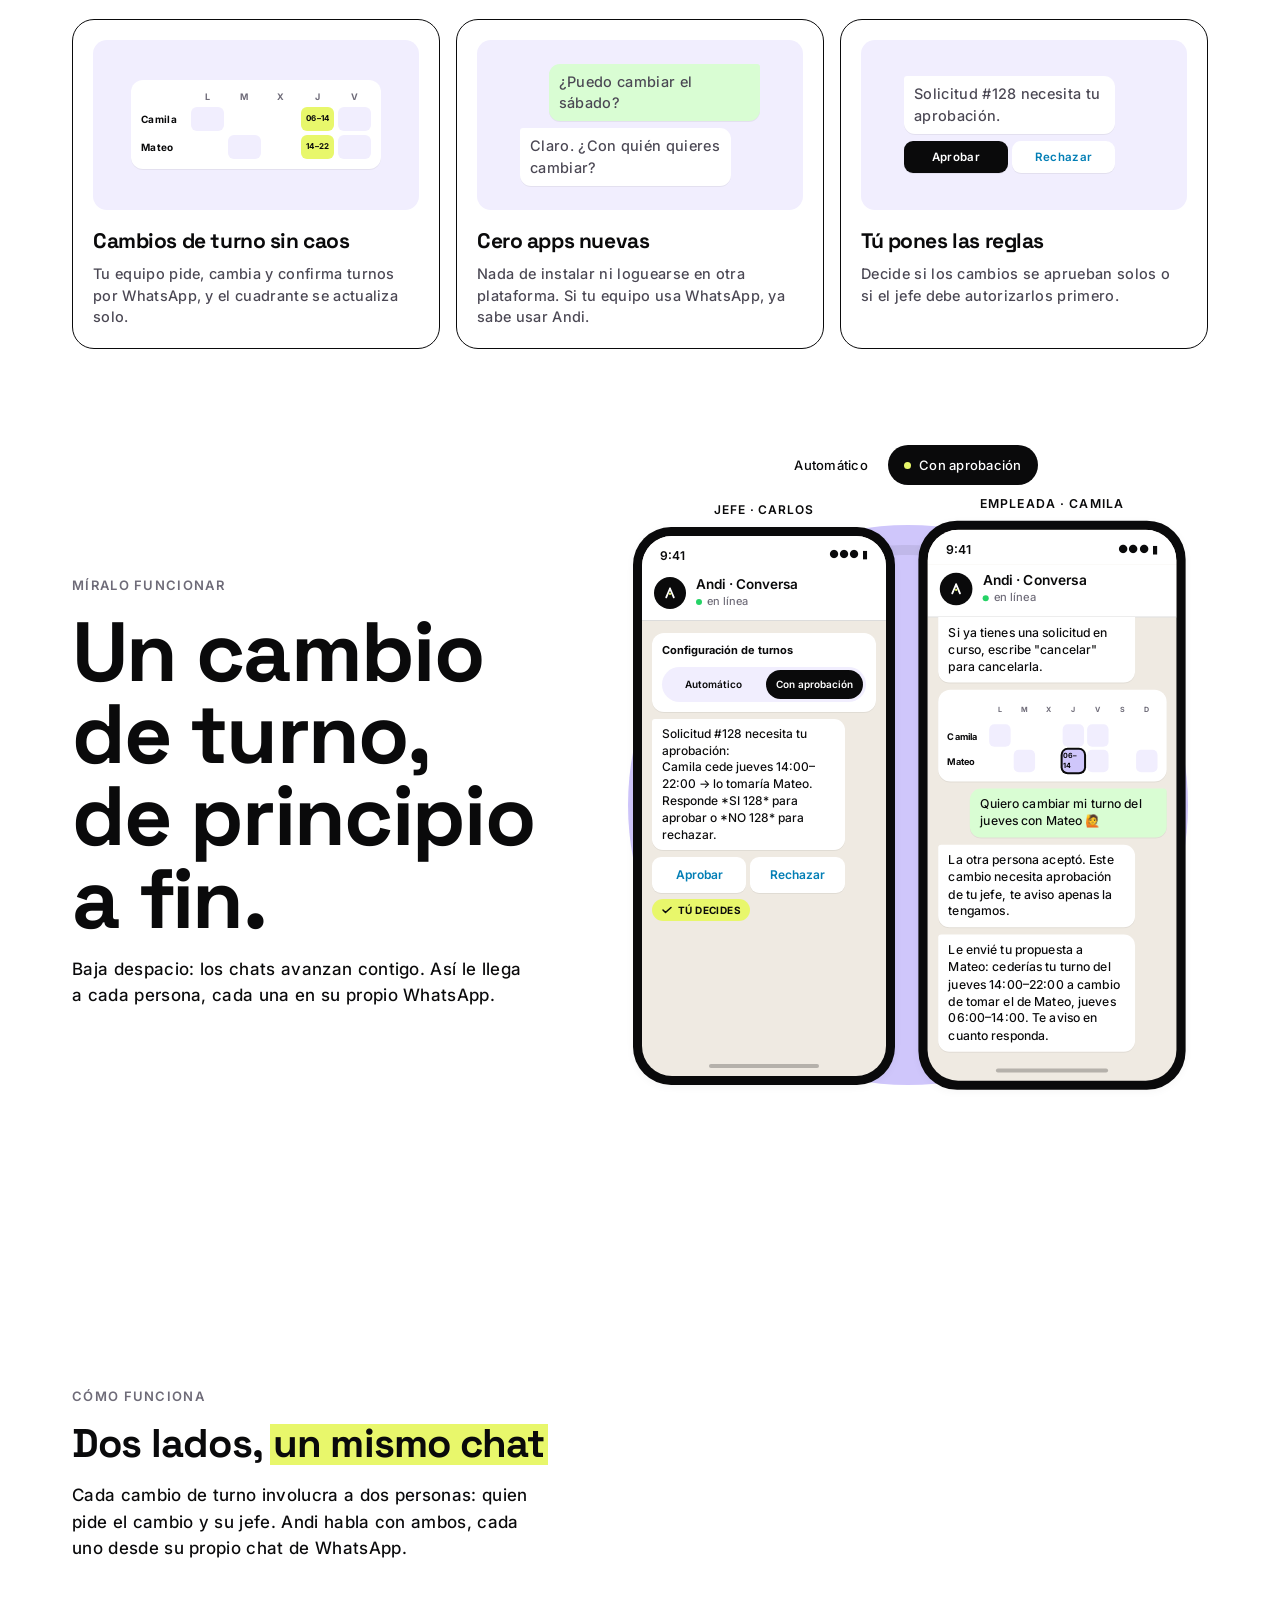
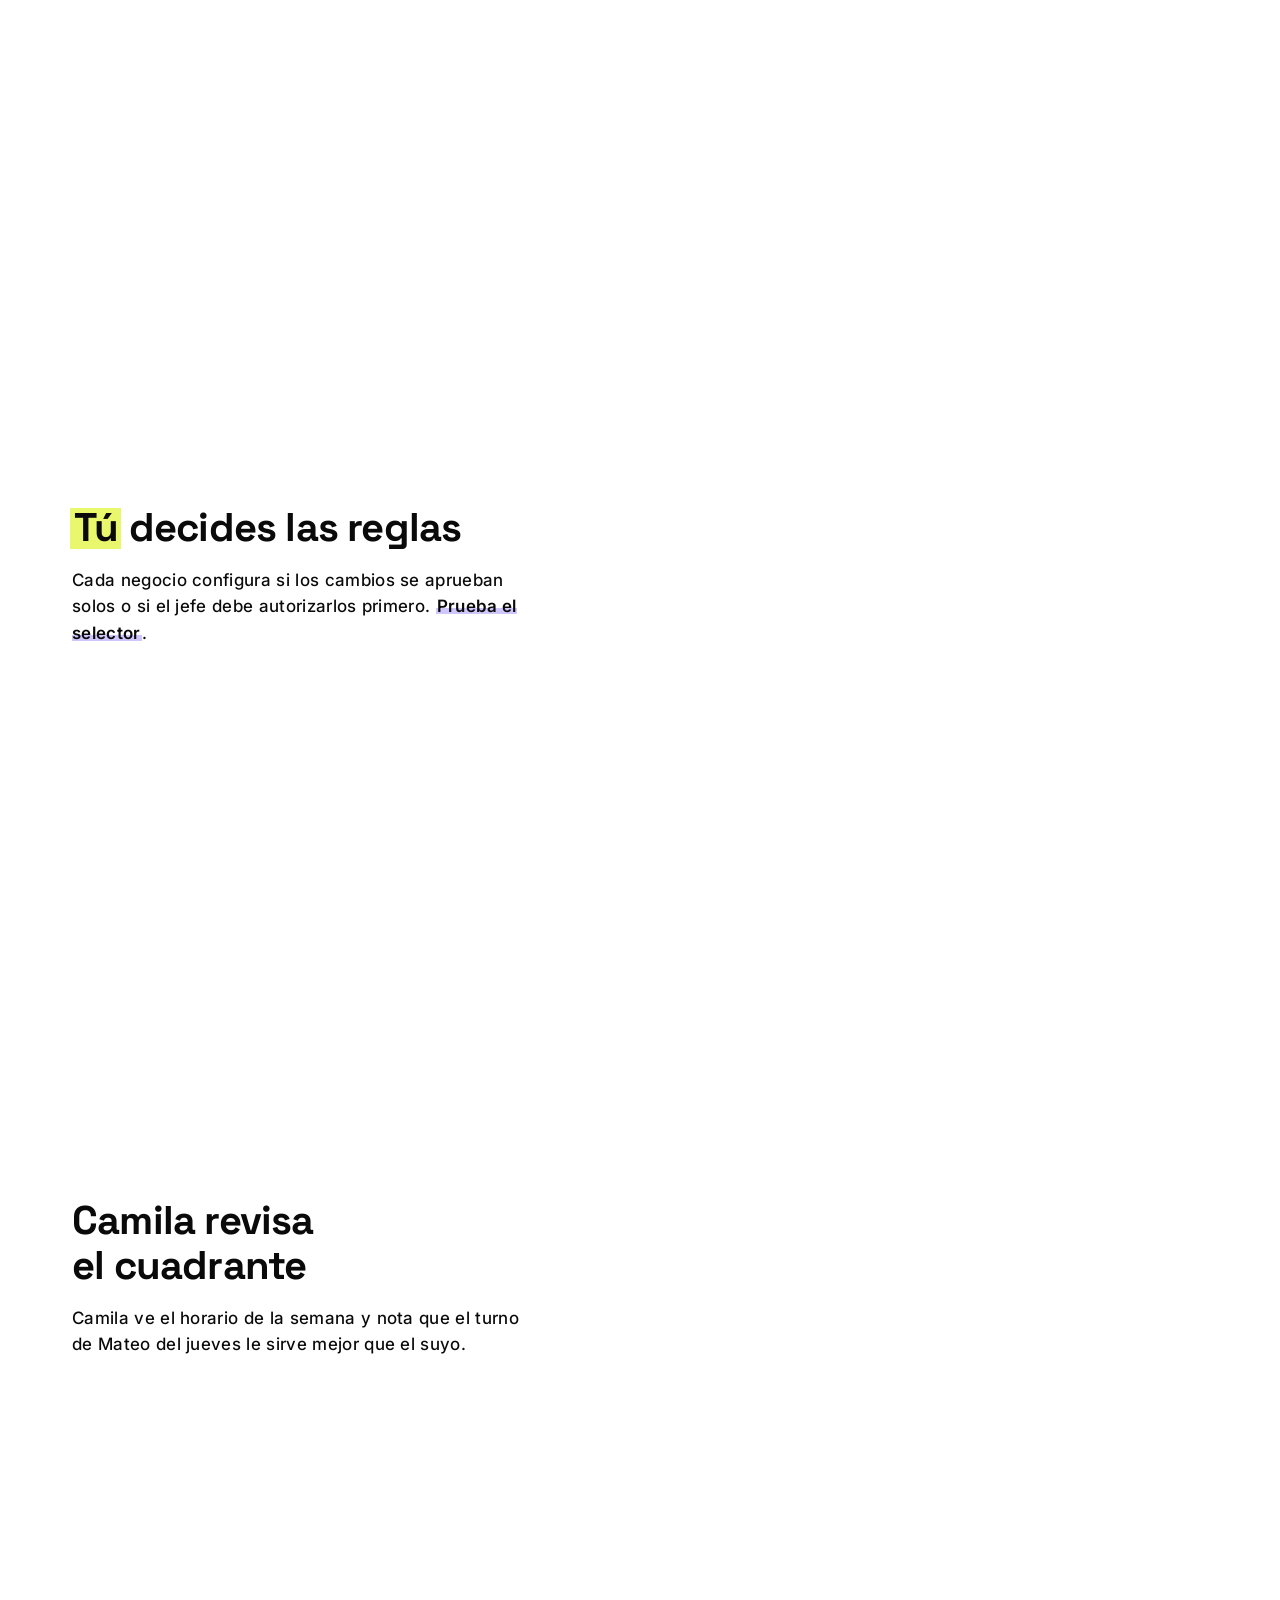
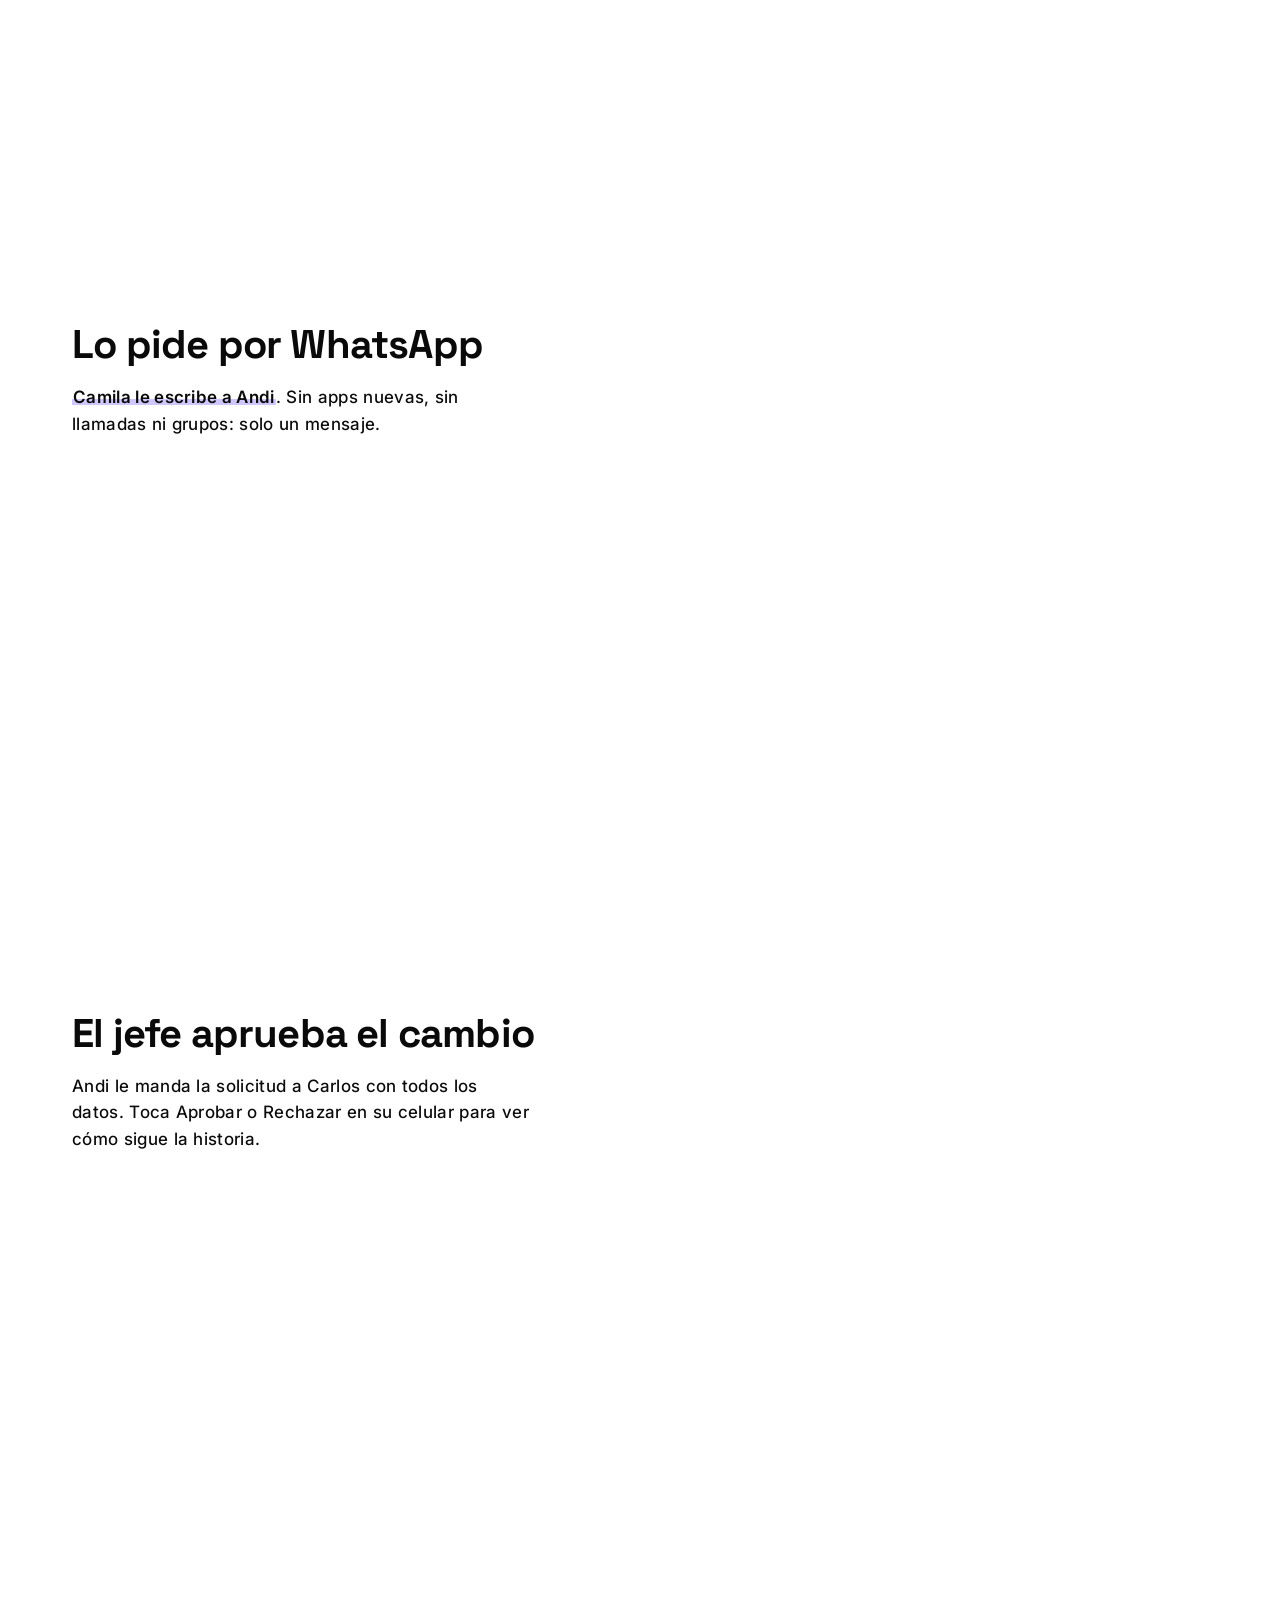
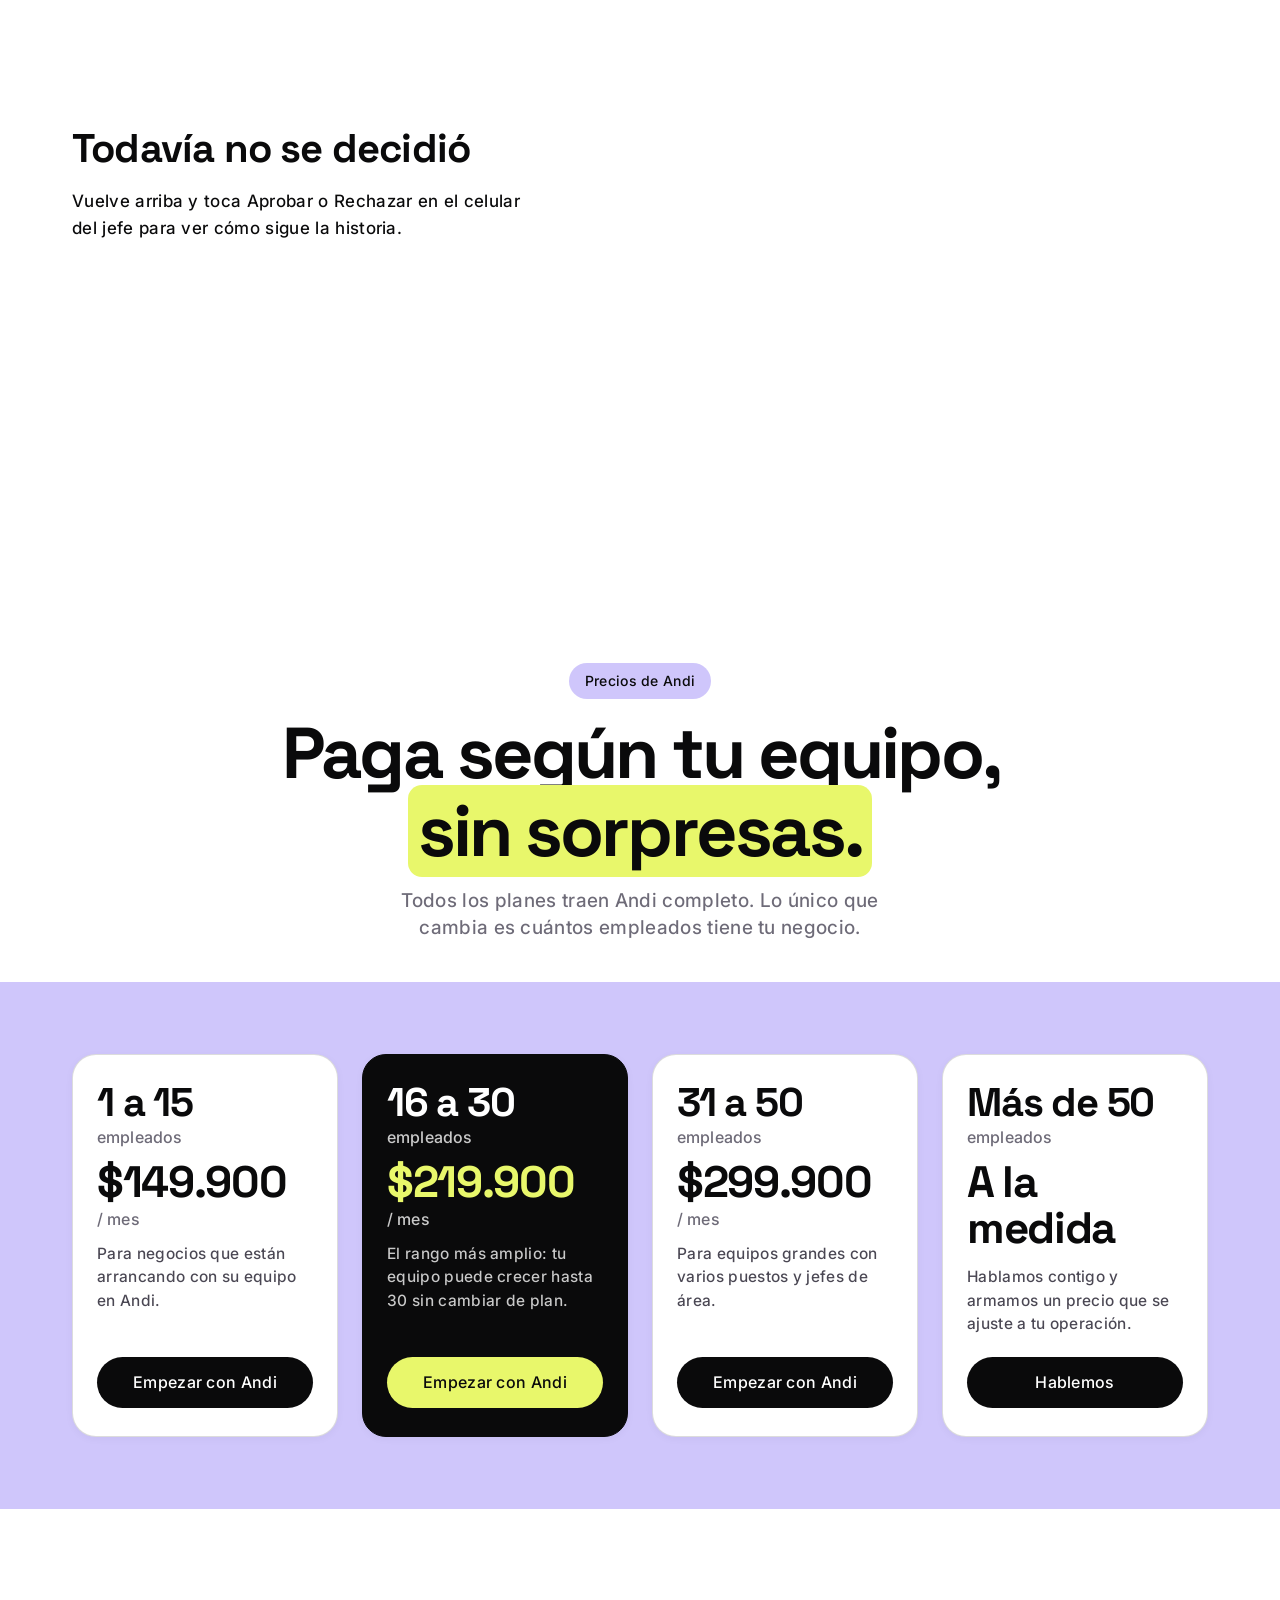
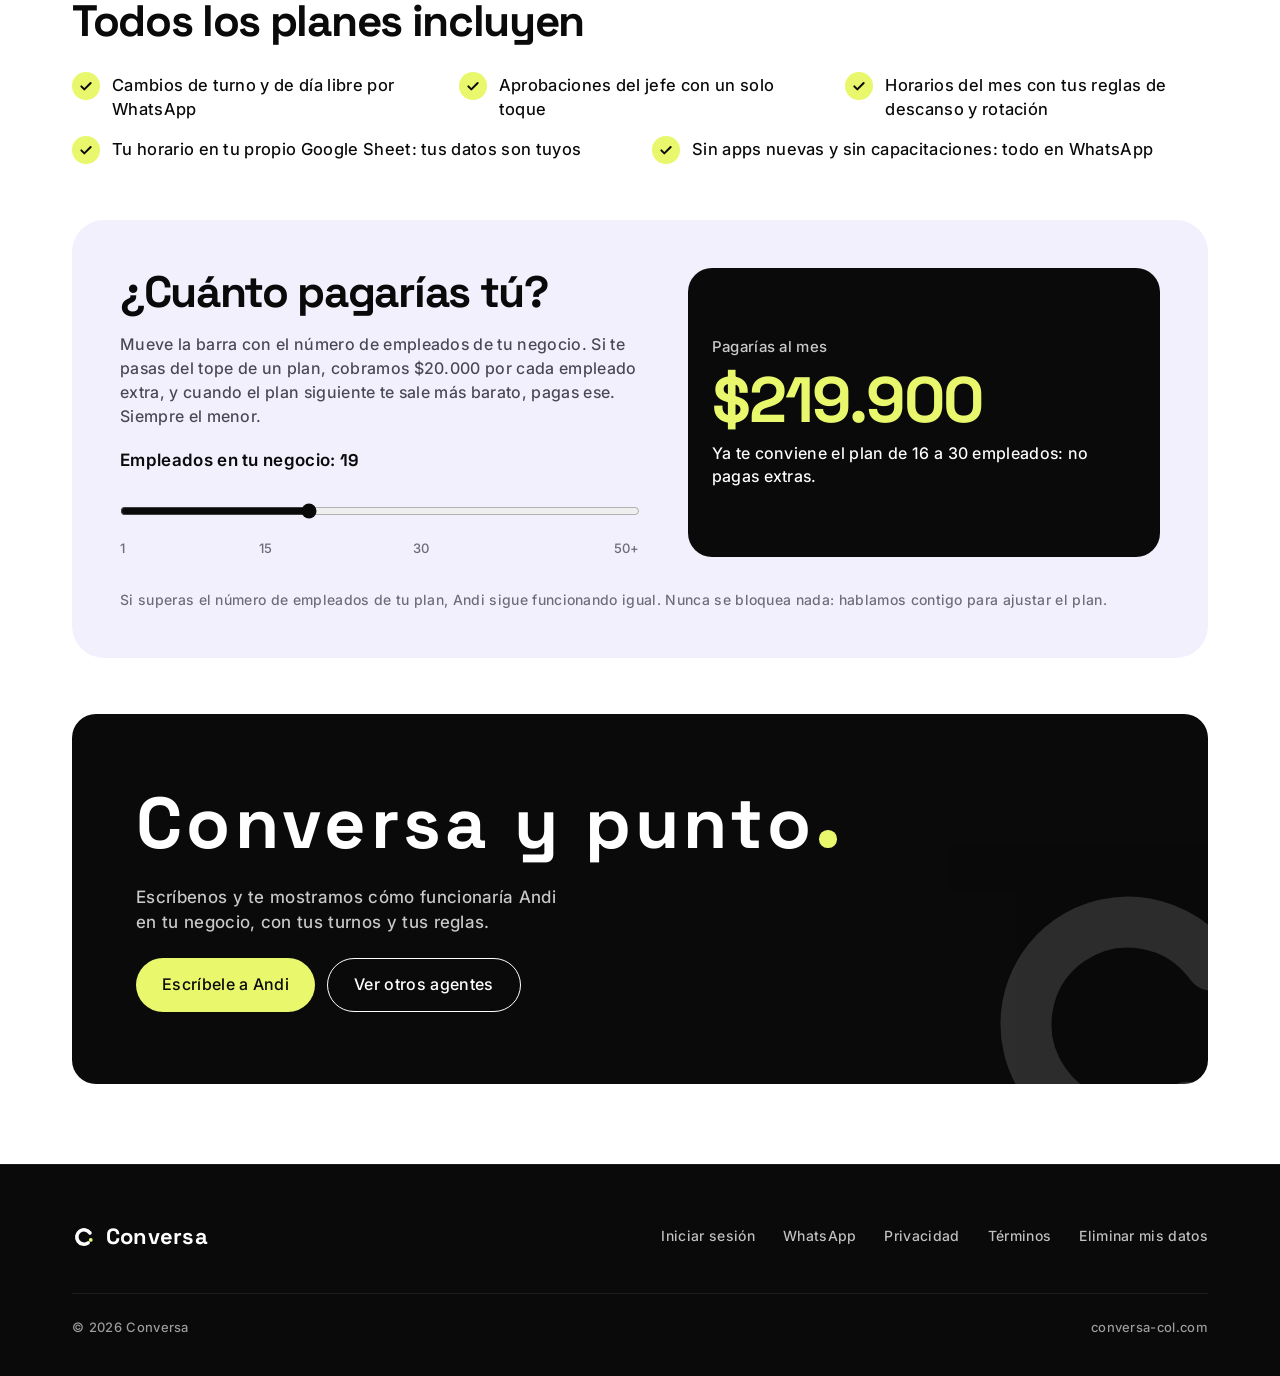
==== commit 4d206ab1: "Andi: sección de precios con planes, inclusiones y calculadora Agrega #precios a andi.html antes del" ====
--- a/andi.html
+++ b/andi.html
@@ -31,6 +31,7 @@
     <nav class="nav-links" aria-label="Secciones">
       <a href="/#agentes">Agentes</a>
       <a href="/#por-que">Por qué WhatsApp</a>
+      <a href="#precios">Precios</a>
       <a href="#contacto">Contacto</a>
     </nav>
     <div class="nav-acciones">
@@ -313,6 +314,80 @@
     </div>
   </section>
 
+  <!-- Precios. Los botones toman el número de js/whatsapp.js (data-wa-msg);
+       el href es el respaldo si el JS no carga, como en las páginas legales. -->
+  <section class="precios" id="precios" aria-labelledby="precios-titulo">
+    <div class="wrap">
+      <div class="precios-cabeza">
+        <span class="precios-chip">Precios de Andi</span>
+        <h2 id="precios-titulo">Paga según tu equipo, <span class="precios-resalta">sin sorpresas.</span></h2>
+        <p>Todos los planes traen Andi completo. Lo único que cambia es cuántos empleados tiene tu negocio.</p>
+      </div>
+    </div>
+
+    <div class="banda precios-banda">
+      <div class="wrap">
+        <!-- Los precios de estas tarjetas deben coincidir con PLANES y
+             EXTRA_POR_EMPLEADO al inicio de js/precios.js -->
+        <ul class="planes" role="list">
+          <li class="plan">
+            <p class="plan-rango">1 a 15 <span>empleados</span></p>
+            <p class="plan-precio">$149.900 <span>/ mes</span></p>
+            <p class="plan-frase">Para negocios que están arrancando con su equipo en Andi.</p>
+            <a class="btn btn-tinta" href="https://wa.me/573053060656?text=Hola%2C%20quisiera%20saber%20m%C3%A1s%20sobre%20Andi" data-wa-msg="Hola, quisiera saber más sobre Andi" target="_blank" rel="noopener noreferrer">Empezar con Andi</a>
+          </li>
+          <li class="plan plan-destacado">
+            <p class="plan-rango">16 a 30 <span>empleados</span></p>
+            <p class="plan-precio">$219.900 <span>/ mes</span></p>
+            <p class="plan-frase">El rango más amplio: tu equipo puede crecer hasta 30 sin cambiar de plan.</p>
+            <a class="btn btn-lima" href="https://wa.me/573053060656?text=Hola%2C%20quisiera%20saber%20m%C3%A1s%20sobre%20Andi" data-wa-msg="Hola, quisiera saber más sobre Andi" target="_blank" rel="noopener noreferrer">Empezar con Andi</a>
+          </li>
+          <li class="plan">
+            <p class="plan-rango">31 a 50 <span>empleados</span></p>
+            <p class="plan-precio">$299.900 <span>/ mes</span></p>
+            <p class="plan-frase">Para equipos grandes con varios puestos y jefes de área.</p>
+            <a class="btn btn-tinta" href="https://wa.me/573053060656?text=Hola%2C%20quisiera%20saber%20m%C3%A1s%20sobre%20Andi" data-wa-msg="Hola, quisiera saber más sobre Andi" target="_blank" rel="noopener noreferrer">Empezar con Andi</a>
+          </li>
+          <li class="plan">
+            <p class="plan-rango">Más de 50 <span>empleados</span></p>
+            <p class="plan-precio">A la medida</p>
+            <p class="plan-frase">Hablamos contigo y armamos un precio que se ajuste a tu operación.</p>
+            <a class="btn btn-tinta" href="https://wa.me/573053060656?text=Hola%2C%20quisiera%20saber%20m%C3%A1s%20sobre%20Andi" data-wa-msg="Hola, quisiera saber más sobre Andi" target="_blank" rel="noopener noreferrer">Hablemos</a>
+          </li>
+        </ul>
+      </div>
+    </div>
+
+    <div class="wrap">
+      <div class="incluye">
+        <h2>Todos los planes incluyen</h2>
+        <ul class="incluye-lista" role="list">
+          <li><span class="check" aria-hidden="true"><svg viewBox="0 0 24 24" width="16" height="16" fill="none" stroke="#0A0A0B" stroke-width="3" stroke-linecap="round" stroke-linejoin="round"><path d="M5 12.5l4.5 4.5L19 7.5"/></svg></span>Cambios de turno y de día libre por WhatsApp</li>
+          <li><span class="check" aria-hidden="true"><svg viewBox="0 0 24 24" width="16" height="16" fill="none" stroke="#0A0A0B" stroke-width="3" stroke-linecap="round" stroke-linejoin="round"><path d="M5 12.5l4.5 4.5L19 7.5"/></svg></span>Aprobaciones del jefe con un solo toque</li>
+          <li><span class="check" aria-hidden="true"><svg viewBox="0 0 24 24" width="16" height="16" fill="none" stroke="#0A0A0B" stroke-width="3" stroke-linecap="round" stroke-linejoin="round"><path d="M5 12.5l4.5 4.5L19 7.5"/></svg></span>Horarios del mes con tus reglas de descanso y rotación</li>
+          <li><span class="check" aria-hidden="true"><svg viewBox="0 0 24 24" width="16" height="16" fill="none" stroke="#0A0A0B" stroke-width="3" stroke-linecap="round" stroke-linejoin="round"><path d="M5 12.5l4.5 4.5L19 7.5"/></svg></span>Tu horario en tu propio Google Sheet: tus datos son tuyos</li>
+          <li><span class="check" aria-hidden="true"><svg viewBox="0 0 24 24" width="16" height="16" fill="none" stroke="#0A0A0B" stroke-width="3" stroke-linecap="round" stroke-linejoin="round"><path d="M5 12.5l4.5 4.5L19 7.5"/></svg></span>Sin apps nuevas y sin capacitaciones: todo en WhatsApp</li>
+        </ul>
+      </div>
+
+      <div class="calc">
+        <div class="calc-control">
+          <h2>¿Cuánto pagarías tú?</h2>
+          <p>Mueve la barra con el número de empleados de tu negocio. Si te pasas del tope de un plan, cobramos $20.000 por cada empleado extra, y cuando el plan siguiente te sale más barato, pagas ese. Siempre el menor.</p>
+          <label class="calc-label" for="calc-empleados">Empleados en tu negocio: <span id="calc-n">19</span></label>
+          <input class="calc-range" type="range" id="calc-empleados" min="1" max="51" step="1" value="19">
+          <div class="calc-marcas" aria-hidden="true"><span>1</span><span>15</span><span>30</span><span>50+</span></div>
+        </div>
+        <div class="calc-panel" aria-live="polite">
+          <p class="calc-titulo">Pagarías al mes</p>
+          <p class="calc-precio" id="calc-precio">$219.900</p>
+          <p class="calc-detalle" id="calc-detalle">Ya te conviene el plan de 16 a 30 empleados: no pagas extras.</p>
+        </div>
+        <p class="calc-nota">Si superas el número de empleados de tu plan, Andi sigue funcionando igual. Nunca se bloquea nada: hablamos contigo para ajustar el plan.</p>
+      </div>
+    </div>
+  </section>
+
   <section class="cierre">
     <div class="wrap">
       <div class="bloque">
@@ -356,5 +431,7 @@
 </footer>
 
 <script src="js/andi-demo.js"></script>
+<script src="js/whatsapp.js"></script>
+<script src="js/precios.js"></script>
 </body>
 </html>
--- a/css/andi.css
+++ b/css/andi.css
@@ -323,3 +323,71 @@
 @media (max-width:767.98px) and (prefers-reduced-motion:reduce){
   .nav-c-logo{transform:none}
 }
+
+/* =====================================================================
+   Precios (#precios). Móvil primero: todo apilado; desde 720px las
+   tarjetas se reparten solas (flex 1 1 250px) y la calculadora va en
+   dos columnas. Los precios de las tarjetas viven en js/precios.js.
+   ===================================================================== */
+.precios{padding-top:72px}
+.precios-cabeza{display:flex;flex-direction:column;align-items:center;text-align:center;gap:16px;margin-bottom:40px}
+.precios-chip{background:var(--lila);color:var(--tinta);border-radius:var(--r-pill);padding:8px 16px;font-size:14px;font-weight:500}
+.precios-cabeza h2{font-weight:700;font-size:clamp(34px,7vw,72px);line-height:1.08;letter-spacing:-.04em;max-width:16ch}
+.precios-resalta{background:var(--lima);border-radius:14px;padding:0 .14em;white-space:nowrap;-webkit-box-decoration-break:clone;box-decoration-break:clone}
+.precios-cabeza p{margin:0;max-width:44ch;font-size:clamp(16px,2vw,19px);color:var(--gris)}
+
+/* Banda lila con las 4 tarjetas */
+.precios-banda{padding-block:56px}
+.planes{list-style:none;margin:0 auto;padding:0;max-width:1200px;display:flex;flex-wrap:wrap;gap:24px}
+.plan{
+  flex:1 1 250px;min-width:0;background:var(--papel);border:1px solid var(--borde);border-radius:var(--r-card);
+  box-shadow:var(--sombra);padding:28px 24px;display:flex;flex-direction:column;gap:14px;
+}
+.plan p{margin:0}
+.plan-rango{font-family:var(--f-display);font-weight:700;font-size:40px;line-height:1;letter-spacing:-.03em}
+.plan-rango span,.plan-precio span{display:block;margin-top:6px;font-family:var(--f-texto);font-weight:500;font-size:16px;letter-spacing:.01em;color:var(--gris)}
+.plan-precio{font-family:var(--f-display);font-weight:700;font-size:44px;line-height:1.05;letter-spacing:-.03em}
+.plan-frase{font-size:15.5px;line-height:1.5;color:#4A4753;flex:1}
+.plan .btn{align-self:stretch;margin-top:8px}
+/* Tarjeta destacada en tinta: el gris no da contraste sobre tinta, va blanco atenuado */
+.plan-destacado{background:var(--tinta);color:var(--papel);border-color:var(--tinta)}
+.plan-destacado .plan-precio{color:var(--lima)}
+.plan-destacado .plan-rango span,.plan-destacado .plan-precio span,.plan-destacado .plan-frase{color:rgba(255,255,255,.78)}
+.plan-destacado :focus-visible{outline-color:var(--lima)}
+
+/* Todos los planes incluyen */
+.incluye{padding-block:64px 48px}
+.incluye h2,.calc h2{font-weight:700;font-size:clamp(28px,5vw,44px);line-height:1.1;letter-spacing:-.03em}
+.incluye-lista{list-style:none;margin:28px 0 0;padding:0;display:flex;flex-wrap:wrap;gap:16px 24px}
+.incluye-lista li{flex:1 1 280px;min-width:0;display:flex;align-items:flex-start;gap:12px;font-size:16.5px;line-height:1.45}
+.check{flex:none;width:28px;height:28px;border-radius:50%;background:var(--lima);display:grid;place-items:center;margin-top:-2px}
+
+/* Calculadora */
+.calc{background:#F3F0FE;border-radius:32px;padding:28px 20px;display:grid;gap:24px}
+.calc-control{display:flex;flex-direction:column;gap:16px;min-width:0}
+.calc-control p{margin:0;font-size:16px;line-height:1.5;color:#4A4753}
+.calc-label{font-weight:600;font-size:17px;margin-top:4px}
+.calc-label span{font-family:var(--f-display);font-weight:700}
+.calc-range{width:100%;height:44px;margin:0;accent-color:var(--tinta);cursor:pointer;touch-action:pan-y}
+.calc-range:focus-visible{outline:2px solid var(--tinta);outline-offset:4px;border-radius:8px}
+/* Marcas sobre la escala 1–51: 1 → 0%, 15 → 28%, 30 → 58%, 50+ → 100% */
+.calc-marcas{position:relative;height:18px;margin-top:-10px;font-size:13px;font-weight:500;color:var(--gris)}
+.calc-marcas span{position:absolute;top:0;transform:translateX(-50%)}
+.calc-marcas span:nth-child(1){left:0;transform:none}
+.calc-marcas span:nth-child(2){left:28%}
+.calc-marcas span:nth-child(3){left:58%}
+.calc-marcas span:nth-child(4){right:0;transform:none}
+.calc-panel{background:var(--tinta);color:var(--papel);border-radius:var(--r-card);padding:28px 24px;display:flex;flex-direction:column;justify-content:center;gap:10px;min-width:0}
+.calc-panel p{margin:0}
+.calc-titulo{font-size:15px;font-weight:500;color:rgba(255,255,255,.78)}
+.calc-precio{font-family:var(--f-display);font-weight:700;font-size:clamp(44px,9vw,64px);line-height:1;letter-spacing:-.03em;color:var(--lima);overflow-wrap:anywhere}
+.calc-detalle{font-size:16px;line-height:1.45;color:var(--papel)}
+.calc-nota{margin:0;font-size:14px;line-height:1.5;color:var(--gris)}
+
+@media (min-width:768px){
+  .precios{padding-top:104px}
+  .precios-banda{padding-block:72px}
+  .incluye{padding-block:88px 56px}
+  .calc{grid-template-columns:1.1fr 1fr;padding:48px;gap:32px 48px}
+  .calc-nota{grid-column:1 / -1}
+}
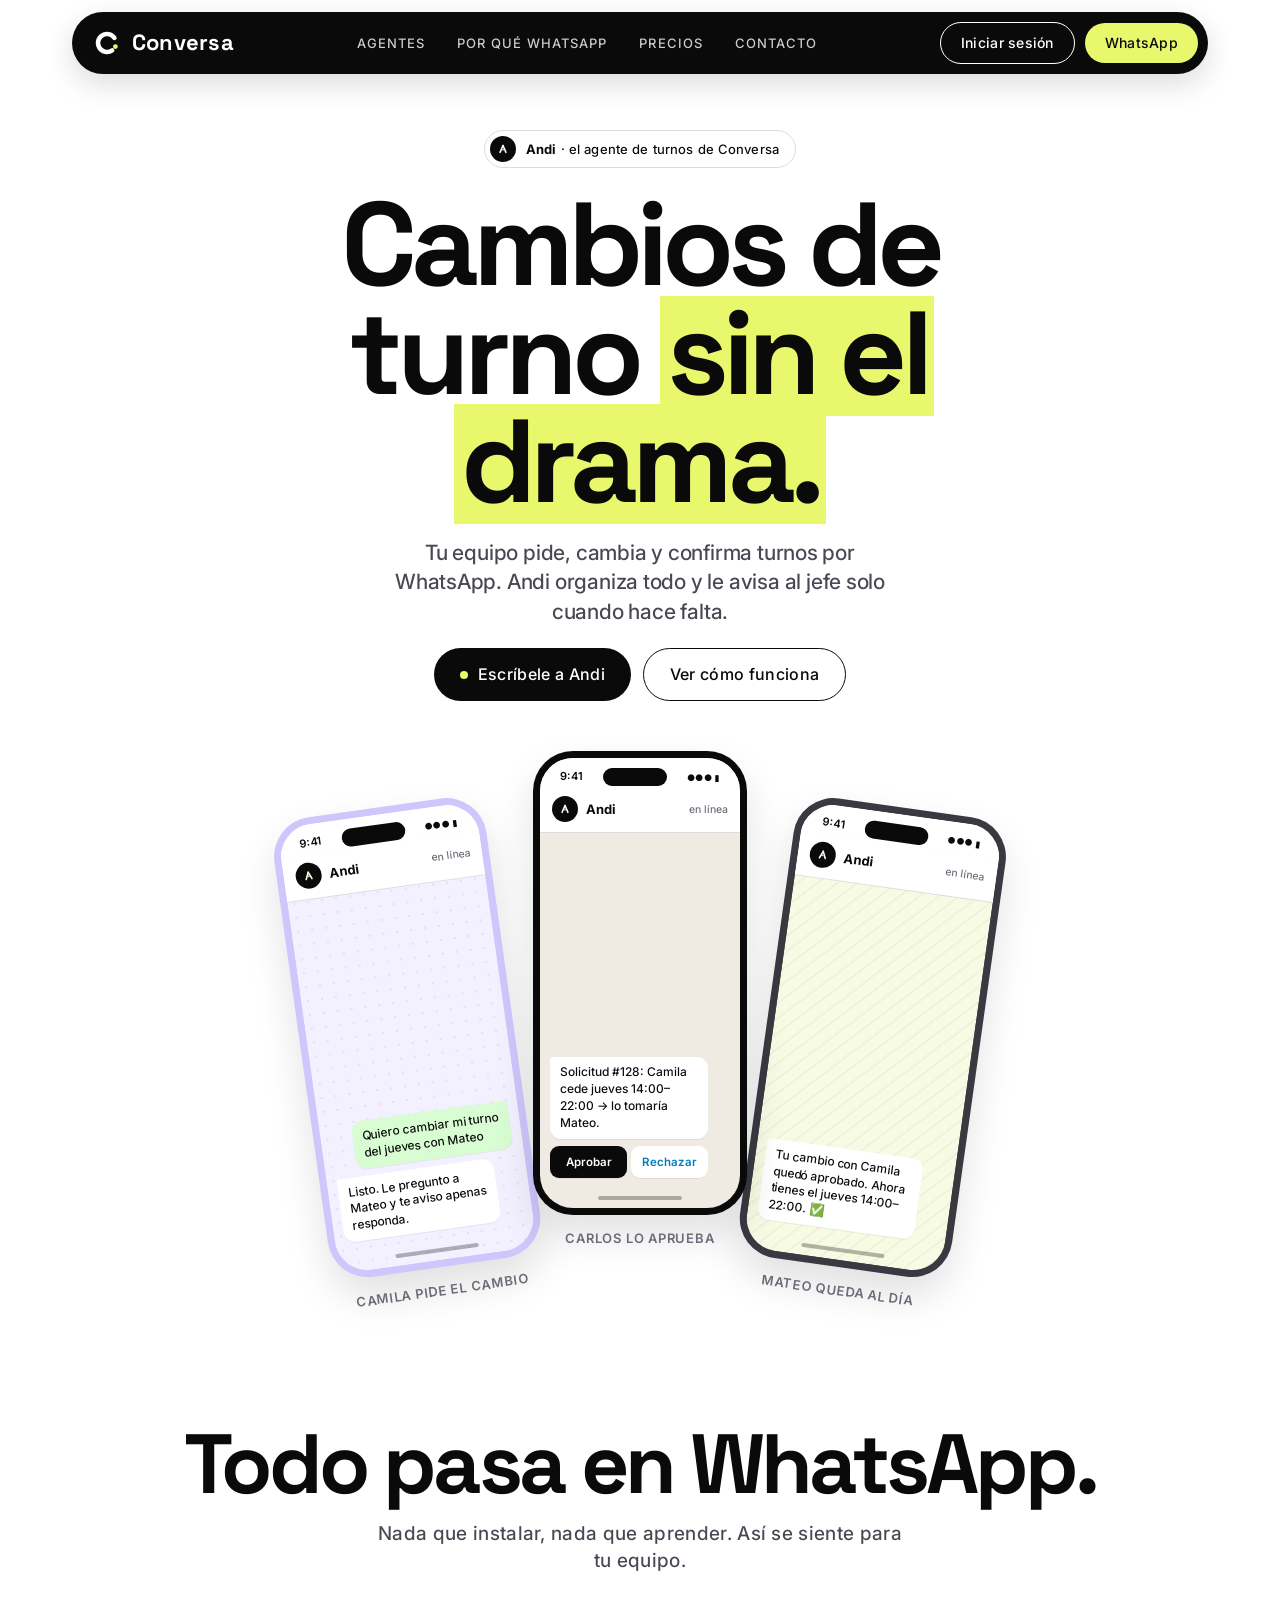
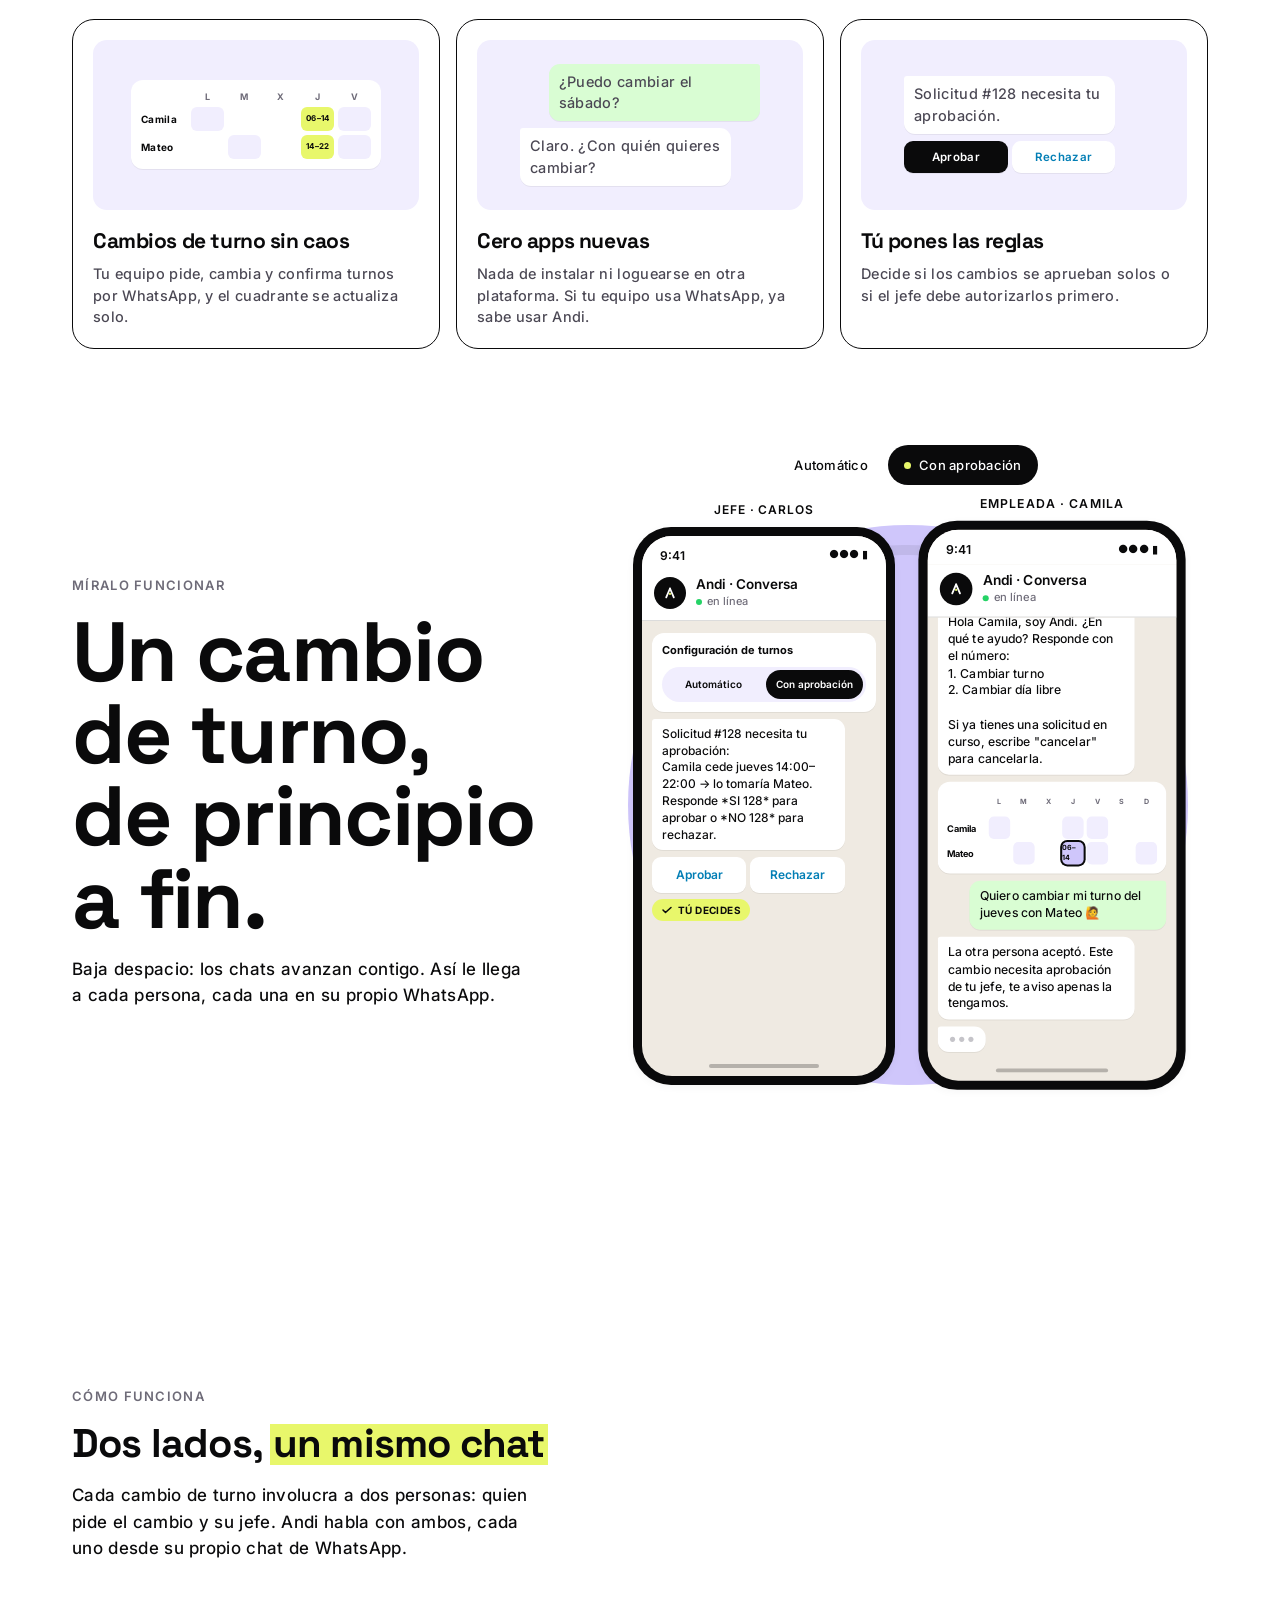
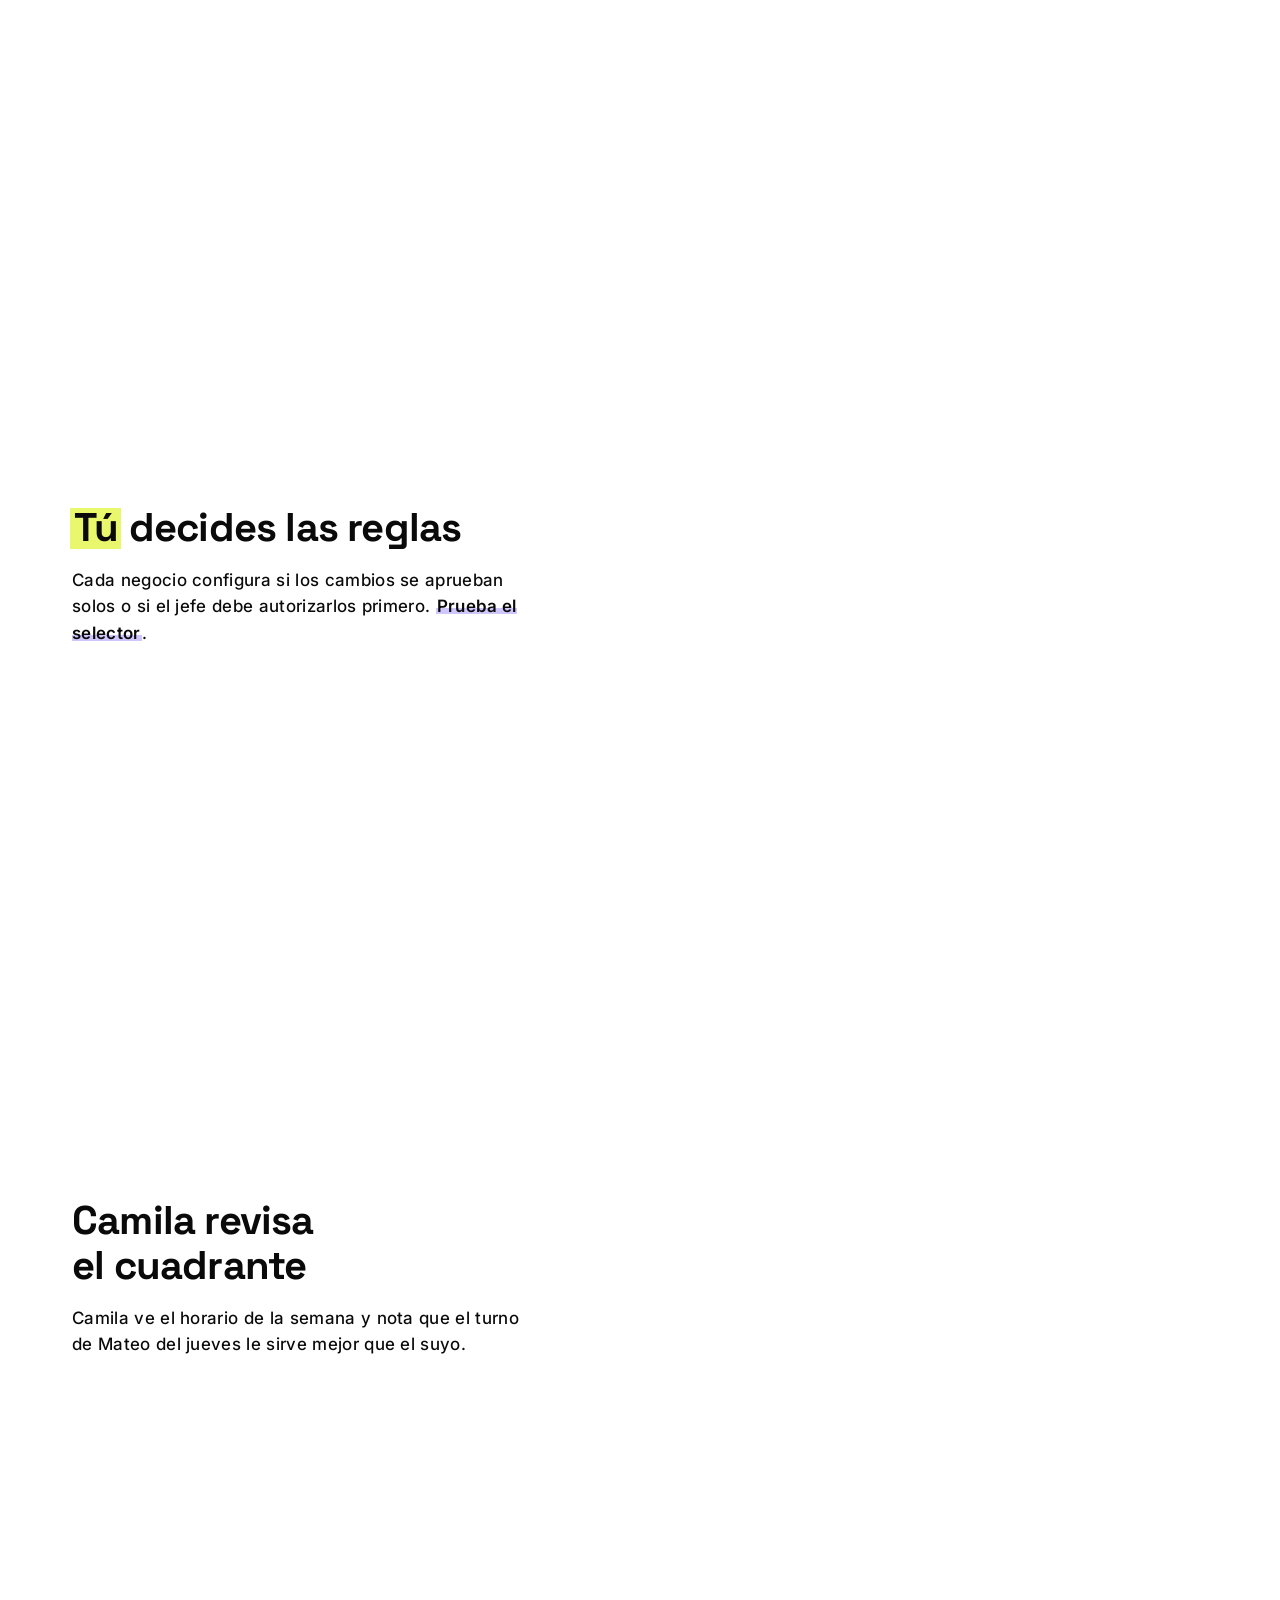
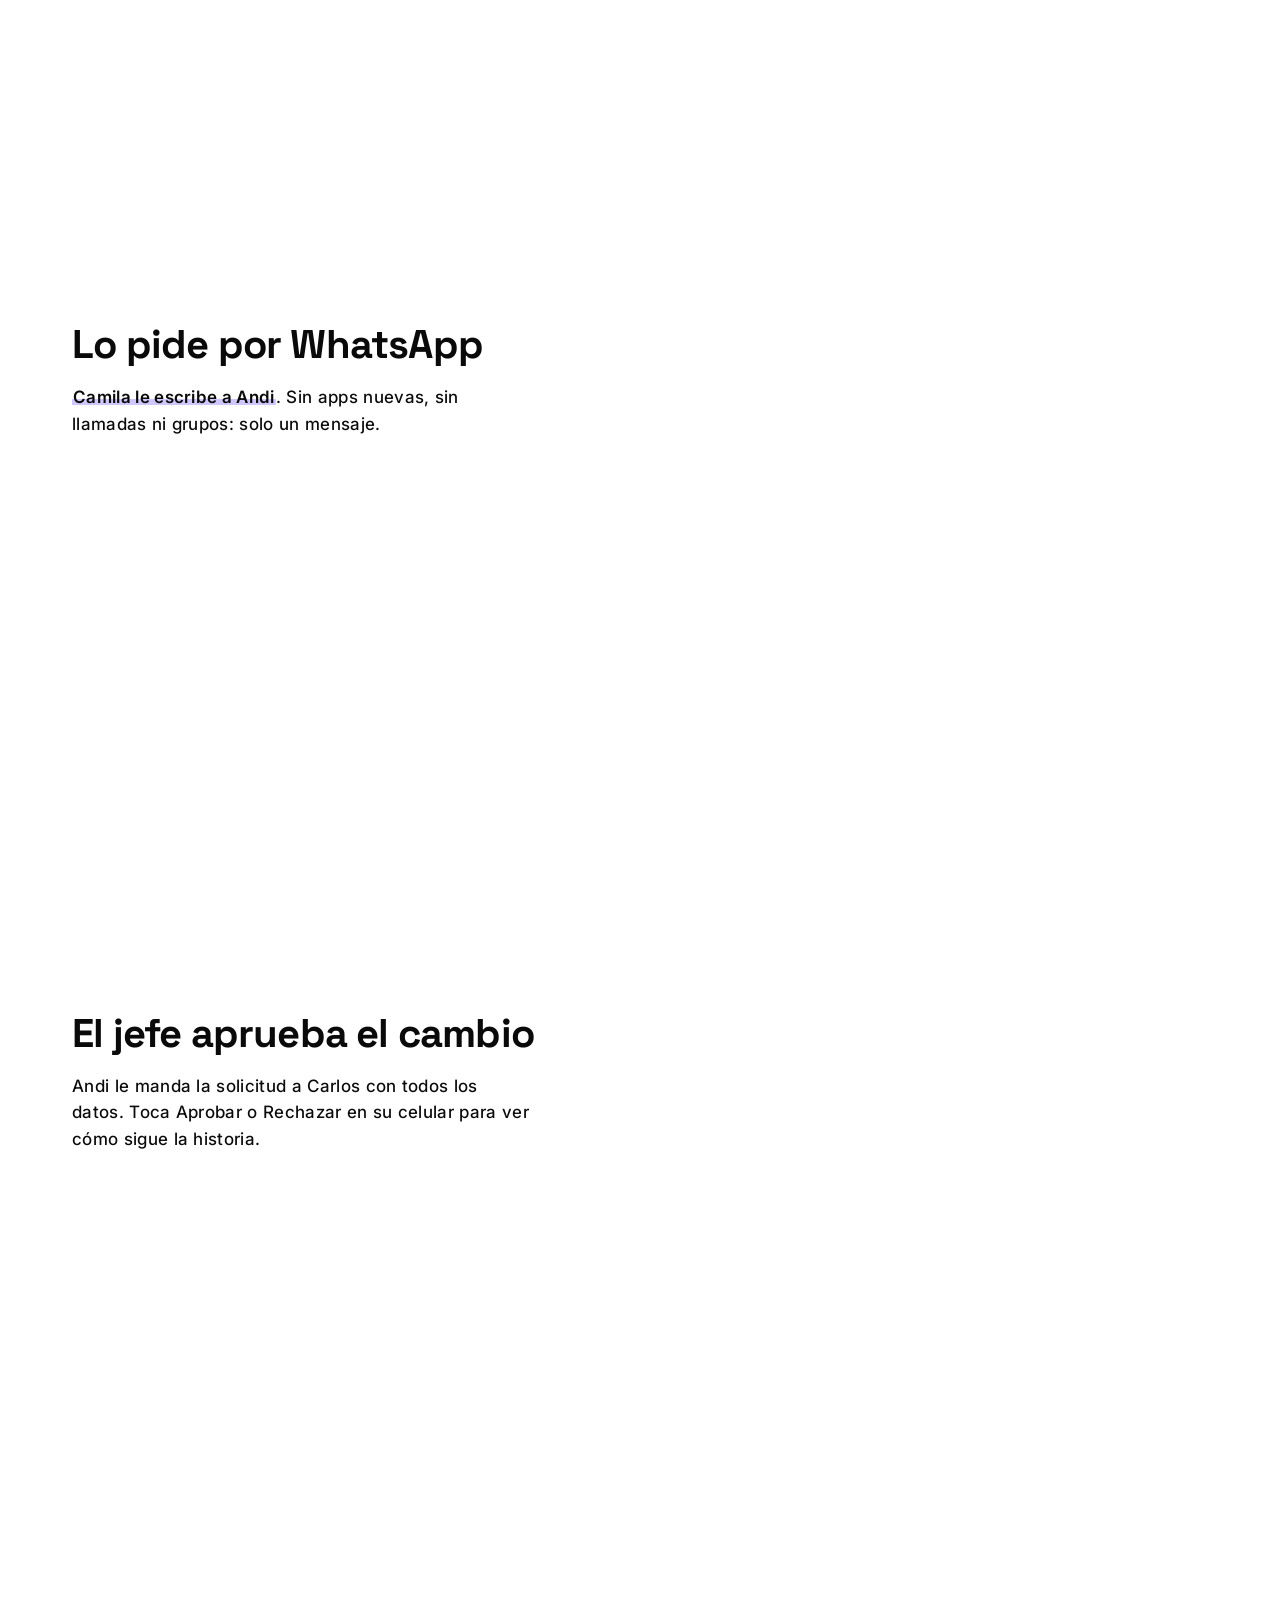
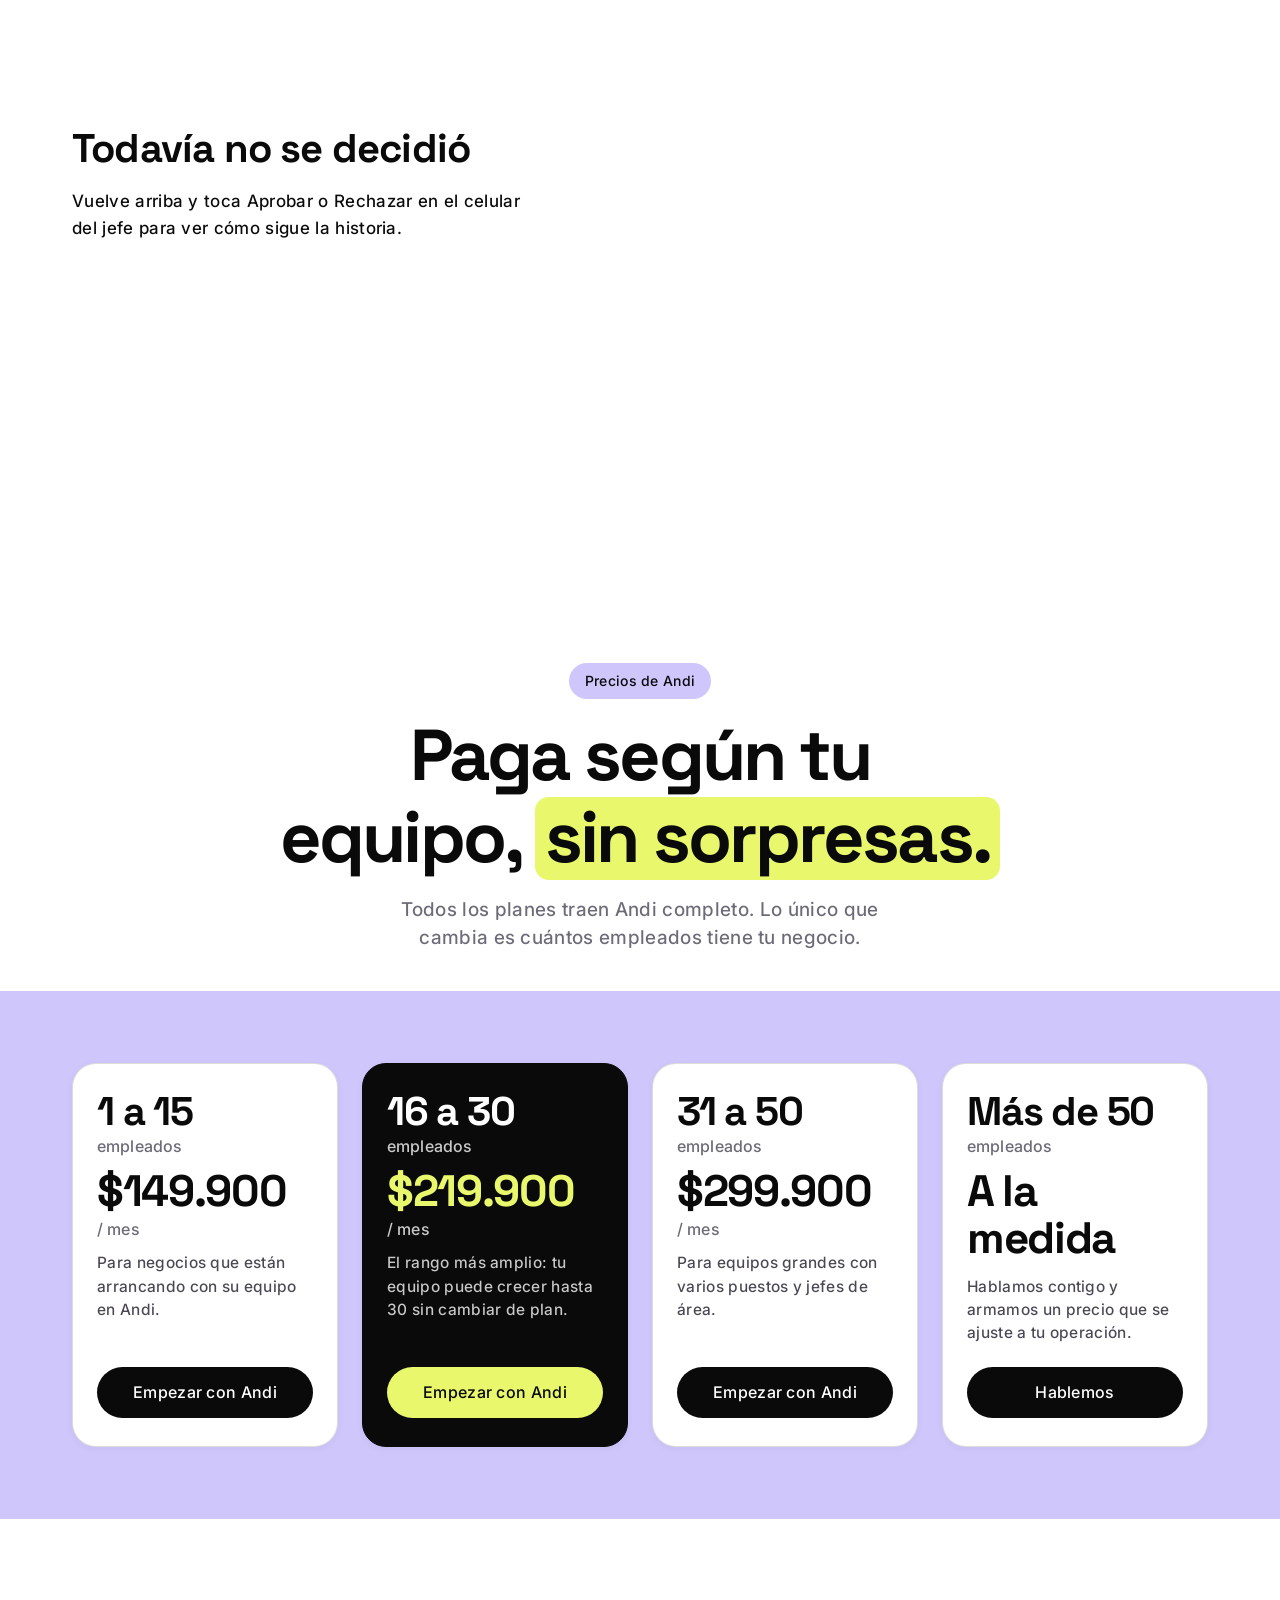
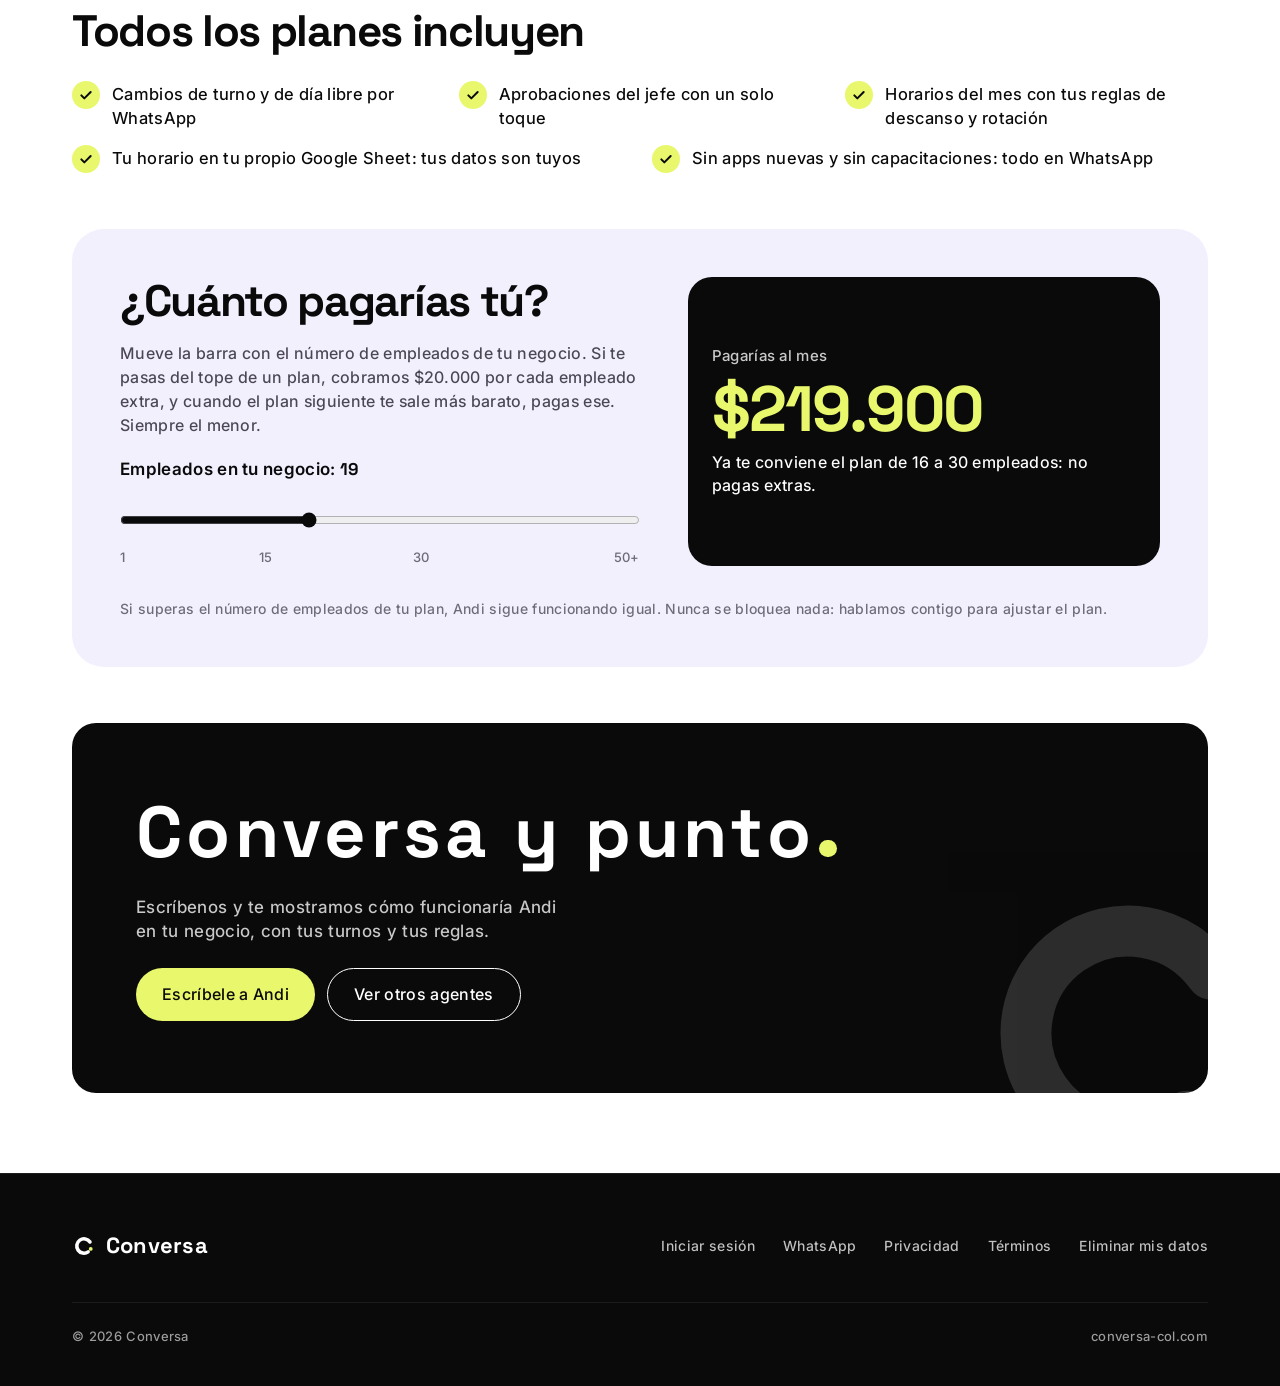
==== commit 9124bc75: "Precios: título sin tapar colas, WhatsApp por plan y hover en inclusiones - Título: "sin sorpresas."" ====
--- a/andi.html
+++ b/andi.html
@@ -314,8 +314,9 @@
     </div>
   </section>
 
-  <!-- Precios. Los botones toman el número de js/whatsapp.js (data-wa-msg);
-       el href es el respaldo si el JS no carga, como en las páginas legales. -->
+  <!-- Precios. Los botones toman el número de js/whatsapp.js y su mensaje de
+       data-wa-msg (uno por plan); el href es el respaldo si el JS no carga y
+       debe llevar el mismo mensaje codificado. -->
   <section class="precios" id="precios" aria-labelledby="precios-titulo">
     <div class="wrap">
       <div class="precios-cabeza">
@@ -334,25 +335,25 @@
             <p class="plan-rango">1 a 15 <span>empleados</span></p>
             <p class="plan-precio">$149.900 <span>/ mes</span></p>
             <p class="plan-frase">Para negocios que están arrancando con su equipo en Andi.</p>
-            <a class="btn btn-tinta" href="https://wa.me/573053060656?text=Hola%2C%20quisiera%20saber%20m%C3%A1s%20sobre%20Andi" data-wa-msg="Hola, quisiera saber más sobre Andi" target="_blank" rel="noopener noreferrer">Empezar con Andi</a>
+            <a class="btn btn-tinta" href="https://wa.me/573053060656?text=Hola%2C%20quiero%20saber%20m%C3%A1s%20sobre%20el%20plan%201-15%20de%20Andi" data-wa-msg="Hola, quiero saber más sobre el plan 1-15 de Andi" target="_blank" rel="noopener noreferrer">Empezar con Andi</a>
           </li>
           <li class="plan plan-destacado">
             <p class="plan-rango">16 a 30 <span>empleados</span></p>
             <p class="plan-precio">$219.900 <span>/ mes</span></p>
             <p class="plan-frase">El rango más amplio: tu equipo puede crecer hasta 30 sin cambiar de plan.</p>
-            <a class="btn btn-lima" href="https://wa.me/573053060656?text=Hola%2C%20quisiera%20saber%20m%C3%A1s%20sobre%20Andi" data-wa-msg="Hola, quisiera saber más sobre Andi" target="_blank" rel="noopener noreferrer">Empezar con Andi</a>
+            <a class="btn btn-lima" href="https://wa.me/573053060656?text=Hola%2C%20quiero%20saber%20m%C3%A1s%20sobre%20el%20plan%2016-30%20de%20Andi" data-wa-msg="Hola, quiero saber más sobre el plan 16-30 de Andi" target="_blank" rel="noopener noreferrer">Empezar con Andi</a>
           </li>
           <li class="plan">
             <p class="plan-rango">31 a 50 <span>empleados</span></p>
             <p class="plan-precio">$299.900 <span>/ mes</span></p>
             <p class="plan-frase">Para equipos grandes con varios puestos y jefes de área.</p>
-            <a class="btn btn-tinta" href="https://wa.me/573053060656?text=Hola%2C%20quisiera%20saber%20m%C3%A1s%20sobre%20Andi" data-wa-msg="Hola, quisiera saber más sobre Andi" target="_blank" rel="noopener noreferrer">Empezar con Andi</a>
+            <a class="btn btn-tinta" href="https://wa.me/573053060656?text=Hola%2C%20quiero%20saber%20m%C3%A1s%20sobre%20el%20plan%2031-50%20de%20Andi" data-wa-msg="Hola, quiero saber más sobre el plan 31-50 de Andi" target="_blank" rel="noopener noreferrer">Empezar con Andi</a>
           </li>
           <li class="plan">
             <p class="plan-rango">Más de 50 <span>empleados</span></p>
             <p class="plan-precio">A la medida</p>
             <p class="plan-frase">Hablamos contigo y armamos un precio que se ajuste a tu operación.</p>
-            <a class="btn btn-tinta" href="https://wa.me/573053060656?text=Hola%2C%20quisiera%20saber%20m%C3%A1s%20sobre%20Andi" data-wa-msg="Hola, quisiera saber más sobre Andi" target="_blank" rel="noopener noreferrer">Hablemos</a>
+            <a class="btn btn-tinta" href="https://wa.me/573053060656?text=Hola%2C%20quiero%20saber%20m%C3%A1s%20sobre%20el%20plan%20de%20m%C3%A1s%20de%2050%20empleados%20de%20Andi" data-wa-msg="Hola, quiero saber más sobre el plan de más de 50 empleados de Andi" target="_blank" rel="noopener noreferrer">Hablemos</a>
           </li>
         </ul>
       </div>
@@ -362,11 +363,11 @@
       <div class="incluye">
         <h2>Todos los planes incluyen</h2>
         <ul class="incluye-lista" role="list">
-          <li><span class="check" aria-hidden="true"><svg viewBox="0 0 24 24" width="16" height="16" fill="none" stroke="#0A0A0B" stroke-width="3" stroke-linecap="round" stroke-linejoin="round"><path d="M5 12.5l4.5 4.5L19 7.5"/></svg></span>Cambios de turno y de día libre por WhatsApp</li>
-          <li><span class="check" aria-hidden="true"><svg viewBox="0 0 24 24" width="16" height="16" fill="none" stroke="#0A0A0B" stroke-width="3" stroke-linecap="round" stroke-linejoin="round"><path d="M5 12.5l4.5 4.5L19 7.5"/></svg></span>Aprobaciones del jefe con un solo toque</li>
-          <li><span class="check" aria-hidden="true"><svg viewBox="0 0 24 24" width="16" height="16" fill="none" stroke="#0A0A0B" stroke-width="3" stroke-linecap="round" stroke-linejoin="round"><path d="M5 12.5l4.5 4.5L19 7.5"/></svg></span>Horarios del mes con tus reglas de descanso y rotación</li>
-          <li><span class="check" aria-hidden="true"><svg viewBox="0 0 24 24" width="16" height="16" fill="none" stroke="#0A0A0B" stroke-width="3" stroke-linecap="round" stroke-linejoin="round"><path d="M5 12.5l4.5 4.5L19 7.5"/></svg></span>Tu horario en tu propio Google Sheet: tus datos son tuyos</li>
-          <li><span class="check" aria-hidden="true"><svg viewBox="0 0 24 24" width="16" height="16" fill="none" stroke="#0A0A0B" stroke-width="3" stroke-linecap="round" stroke-linejoin="round"><path d="M5 12.5l4.5 4.5L19 7.5"/></svg></span>Sin apps nuevas y sin capacitaciones: todo en WhatsApp</li>
+          <li><span class="check" aria-hidden="true"><svg viewBox="0 0 24 24" width="16" height="16" fill="none" stroke="#0A0A0B" stroke-width="3" stroke-linecap="round" stroke-linejoin="round"><path d="M5 12.5l4.5 4.5L19 7.5"/></svg></span><span class="incluye-texto" data-texto="Cambios de turno y de día libre por WhatsApp"><span>Cambios de turno y de día libre por WhatsApp</span></span></li>
+          <li><span class="check" aria-hidden="true"><svg viewBox="0 0 24 24" width="16" height="16" fill="none" stroke="#0A0A0B" stroke-width="3" stroke-linecap="round" stroke-linejoin="round"><path d="M5 12.5l4.5 4.5L19 7.5"/></svg></span><span class="incluye-texto" data-texto="Aprobaciones del jefe con un solo toque"><span>Aprobaciones del jefe con un solo toque</span></span></li>
+          <li><span class="check" aria-hidden="true"><svg viewBox="0 0 24 24" width="16" height="16" fill="none" stroke="#0A0A0B" stroke-width="3" stroke-linecap="round" stroke-linejoin="round"><path d="M5 12.5l4.5 4.5L19 7.5"/></svg></span><span class="incluye-texto" data-texto="Horarios del mes con tus reglas de descanso y rotación"><span>Horarios del mes con tus reglas de descanso y rotación</span></span></li>
+          <li><span class="check" aria-hidden="true"><svg viewBox="0 0 24 24" width="16" height="16" fill="none" stroke="#0A0A0B" stroke-width="3" stroke-linecap="round" stroke-linejoin="round"><path d="M5 12.5l4.5 4.5L19 7.5"/></svg></span><span class="incluye-texto" data-texto="Tu horario en tu propio Google Sheet: tus datos son tuyos"><span>Tu horario en tu propio Google Sheet: tus datos son tuyos</span></span></li>
+          <li><span class="check" aria-hidden="true"><svg viewBox="0 0 24 24" width="16" height="16" fill="none" stroke="#0A0A0B" stroke-width="3" stroke-linecap="round" stroke-linejoin="round"><path d="M5 12.5l4.5 4.5L19 7.5"/></svg></span><span class="incluye-texto" data-texto="Sin apps nuevas y sin capacitaciones: todo en WhatsApp"><span>Sin apps nuevas y sin capacitaciones: todo en WhatsApp</span></span></li>
         </ul>
       </div>
 
--- a/css/andi.css
+++ b/css/andi.css
@@ -332,8 +332,10 @@
 .precios{padding-top:72px}
 .precios-cabeza{display:flex;flex-direction:column;align-items:center;text-align:center;gap:16px;margin-bottom:40px}
 .precios-chip{background:var(--lila);color:var(--tinta);border-radius:var(--r-pill);padding:8px 16px;font-size:14px;font-weight:500}
-.precios-cabeza h2{font-weight:700;font-size:clamp(34px,7vw,72px);line-height:1.08;letter-spacing:-.04em;max-width:16ch}
-.precios-resalta{background:var(--lima);border-radius:14px;padding:0 .14em;white-space:nowrap;-webkit-box-decoration-break:clone;box-decoration-break:clone}
+.precios-cabeza h2{font-weight:700;font-size:clamp(34px,7vw,72px);line-height:1.13;letter-spacing:-.04em;max-width:16ch}
+/* inline-block con alto propio: si cae en la segunda línea empuja esa línea
+   hacia abajo en vez de pintar el lima encima de las colas de la de arriba */
+.precios-resalta{display:inline-block;line-height:1;background:var(--lima);border-radius:14px;padding:.06em .14em .1em;white-space:nowrap}
 .precios-cabeza p{margin:0;max-width:44ch;font-size:clamp(16px,2vw,19px);color:var(--gris)}
 
 /* Banda lila con las 4 tarjetas */
@@ -361,6 +363,21 @@
 .incluye-lista{list-style:none;margin:28px 0 0;padding:0;display:flex;flex-wrap:wrap;gap:16px 24px}
 .incluye-lista li{flex:1 1 280px;min-width:0;display:flex;align-items:flex-start;gap:12px;font-size:16.5px;line-height:1.45}
 .check{flex:none;width:28px;height:28px;border-radius:50%;background:var(--lima);display:grid;place-items:center;margin-top:-2px}
+/* Hover de la fila: círculo lila y texto en 600. El ::after (invisible, ya en
+   600) comparte la celda con el texto, así la celda mide siempre lo de la
+   versión en negrita y al pasar el mouse no se mueve ni cambia de línea nada. */
+.incluye-texto{display:grid;min-width:0}
+.incluye-texto>span,.incluye-texto::after{grid-area:1 / 1}
+.incluye-texto::after{content:attr(data-texto);content:attr(data-texto) / "";font-weight:600;visibility:hidden;pointer-events:none}
+@media (hover:hover){
+  .check{transition:background-color .2s ease}
+  .incluye-texto>span{transition:font-weight .2s ease}
+  .incluye-lista li:hover .check{background:var(--lila)}
+  .incluye-lista li:hover .incluye-texto>span{font-weight:600}
+}
+@media (prefers-reduced-motion:reduce){
+  .check,.incluye-texto>span{transition:none}
+}
 
 /* Calculadora */
 .calc{background:#F3F0FE;border-radius:32px;padding:28px 20px;display:grid;gap:24px}
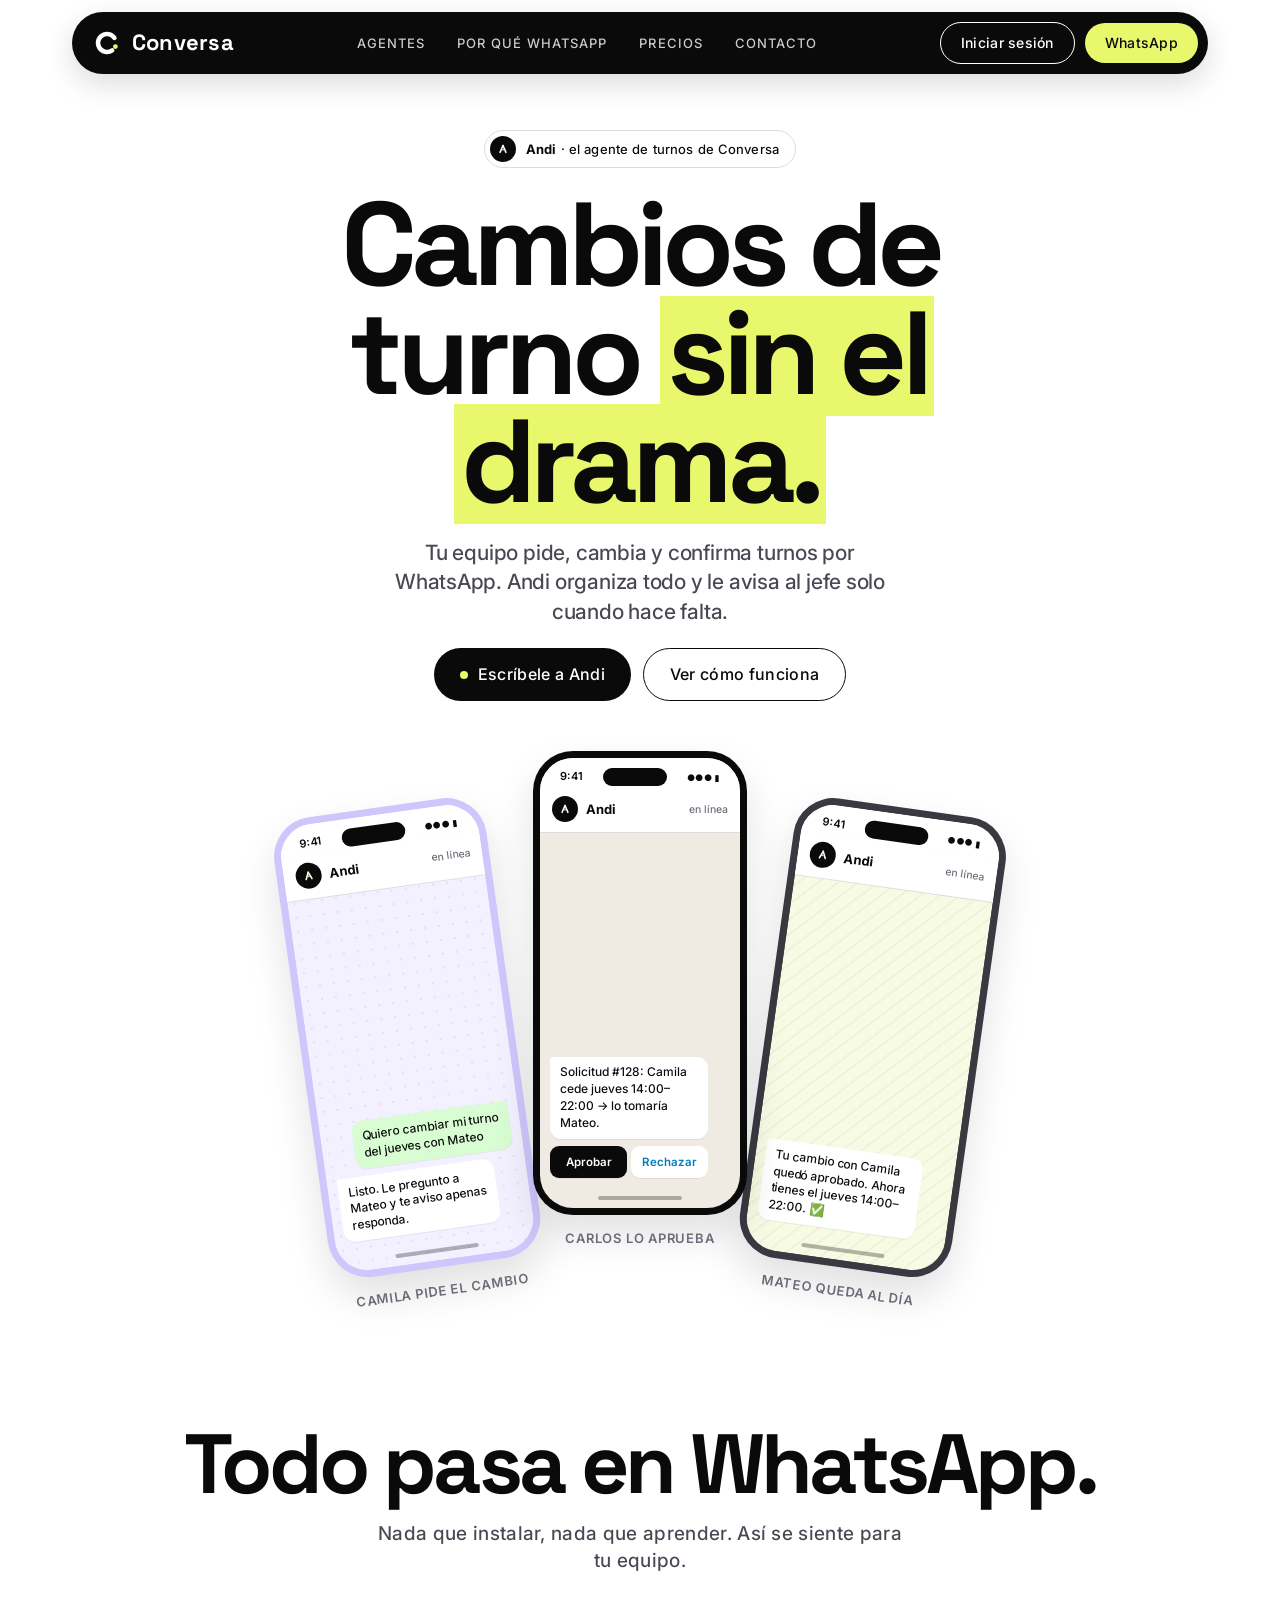
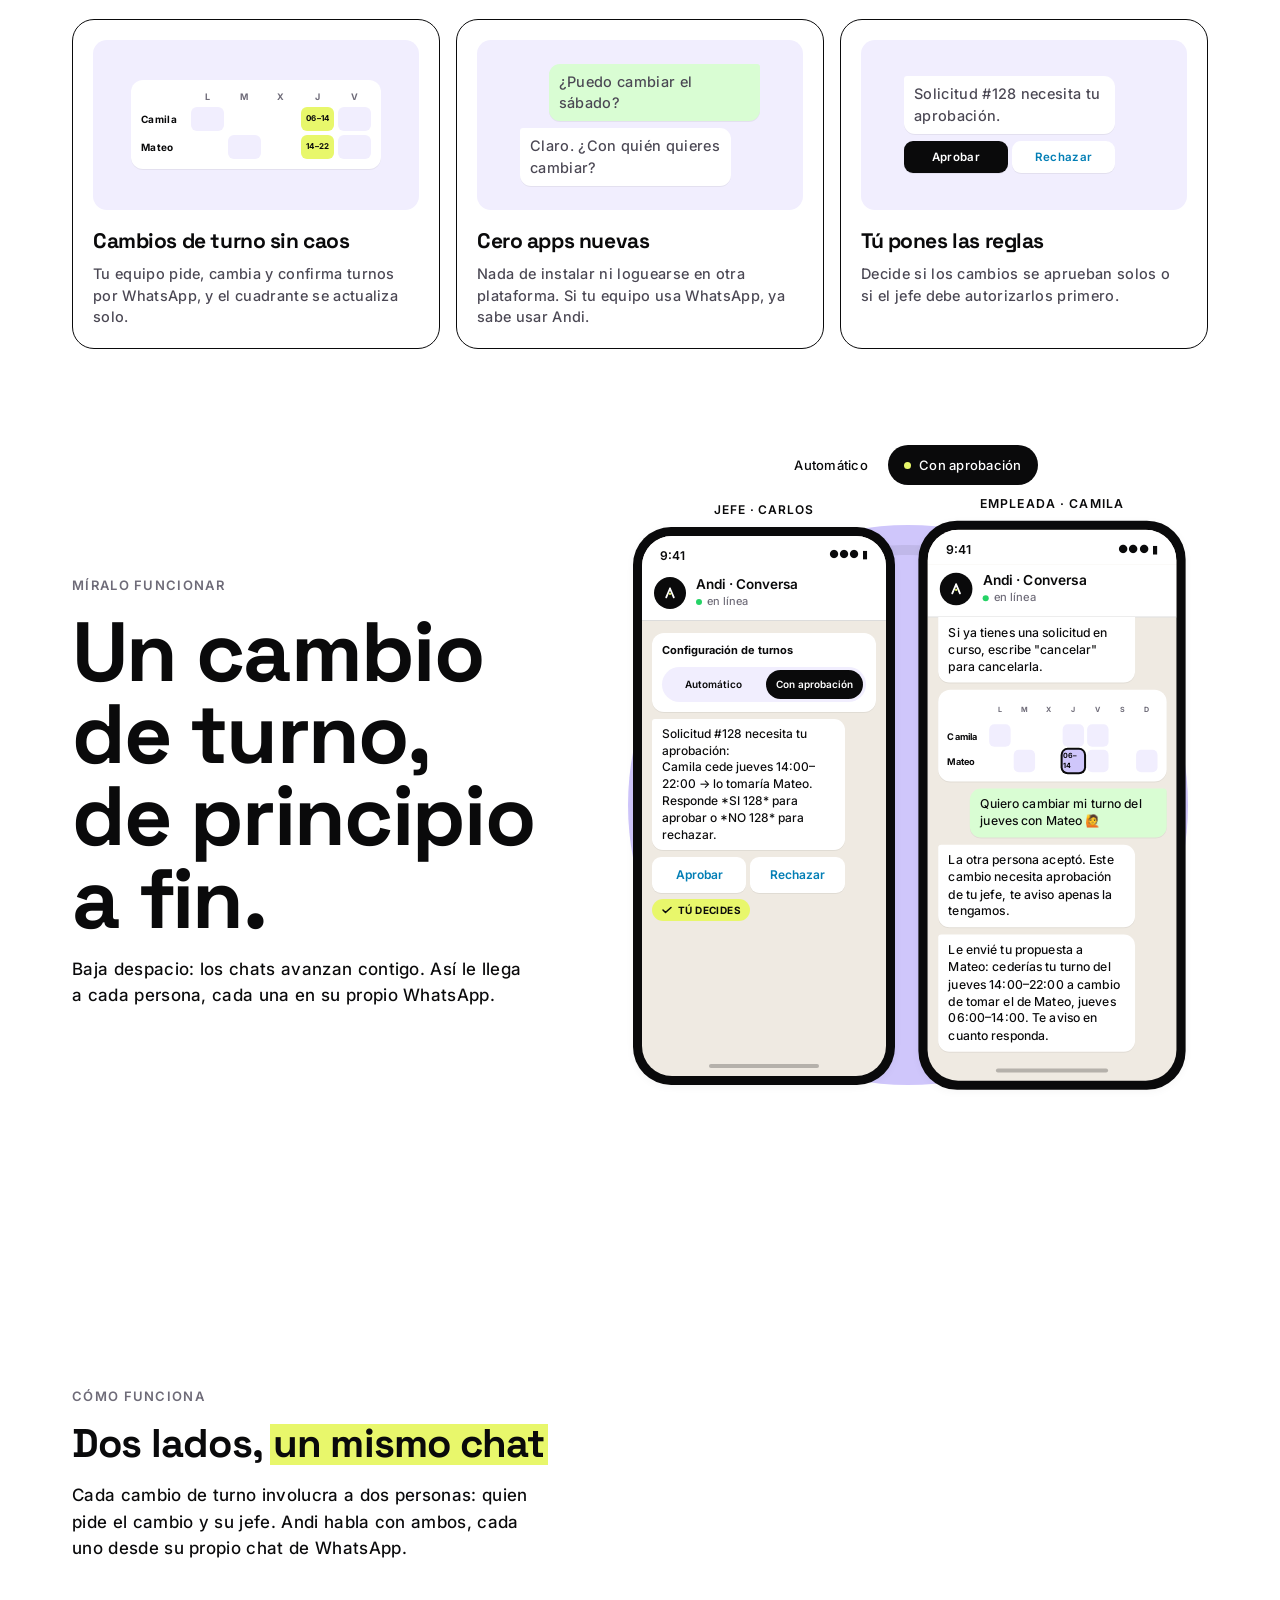
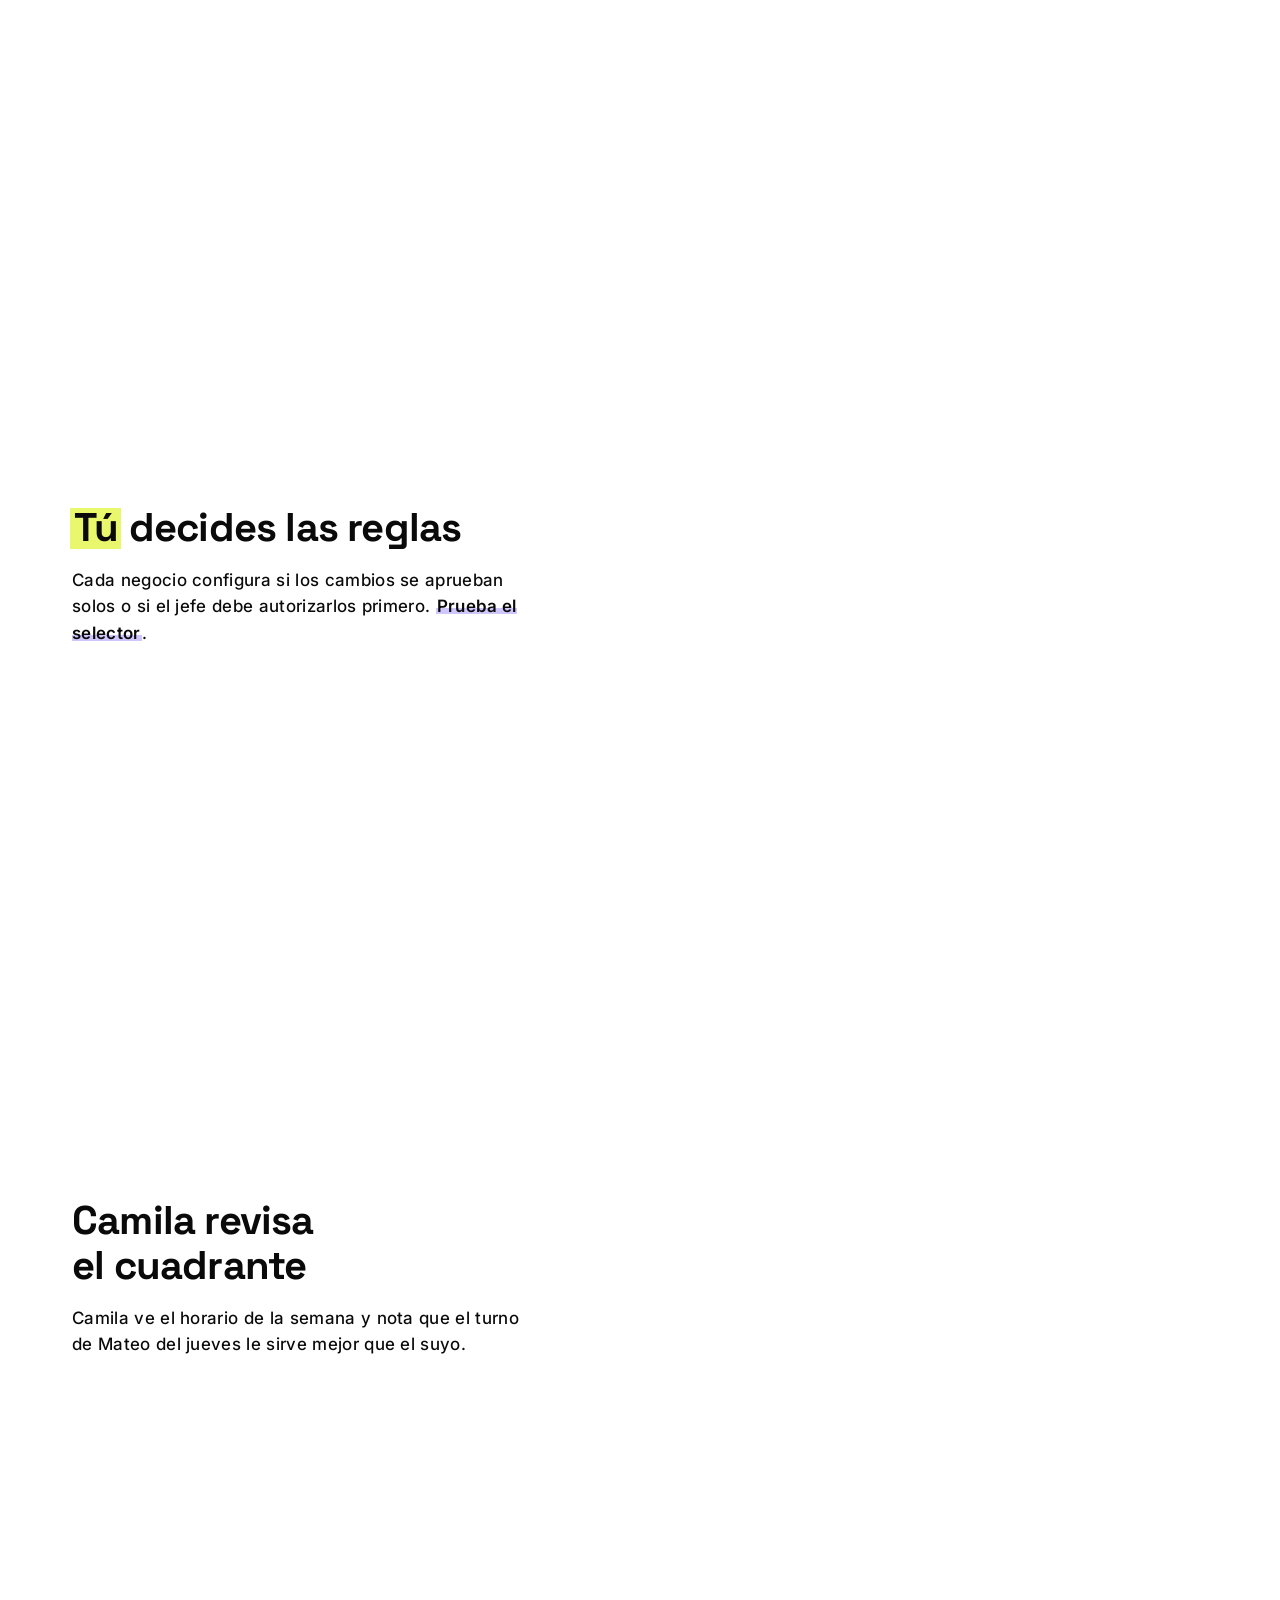
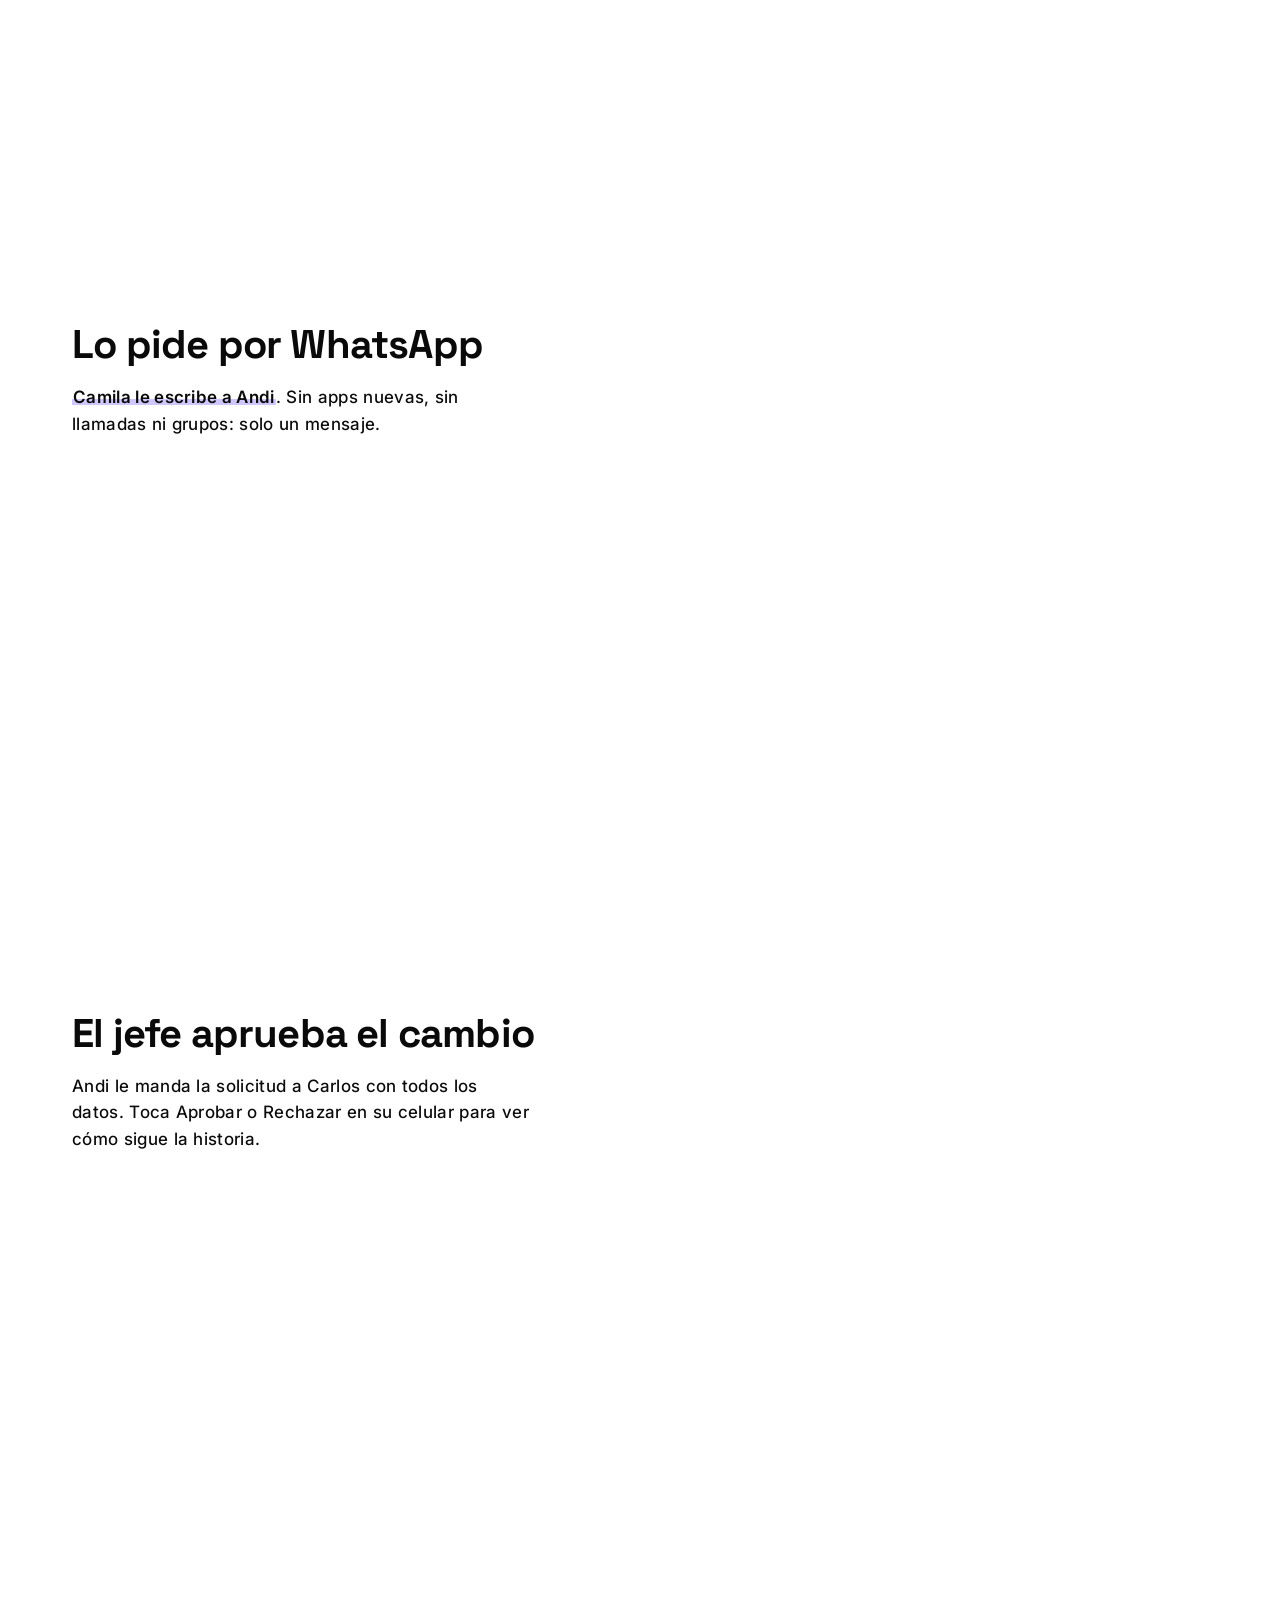
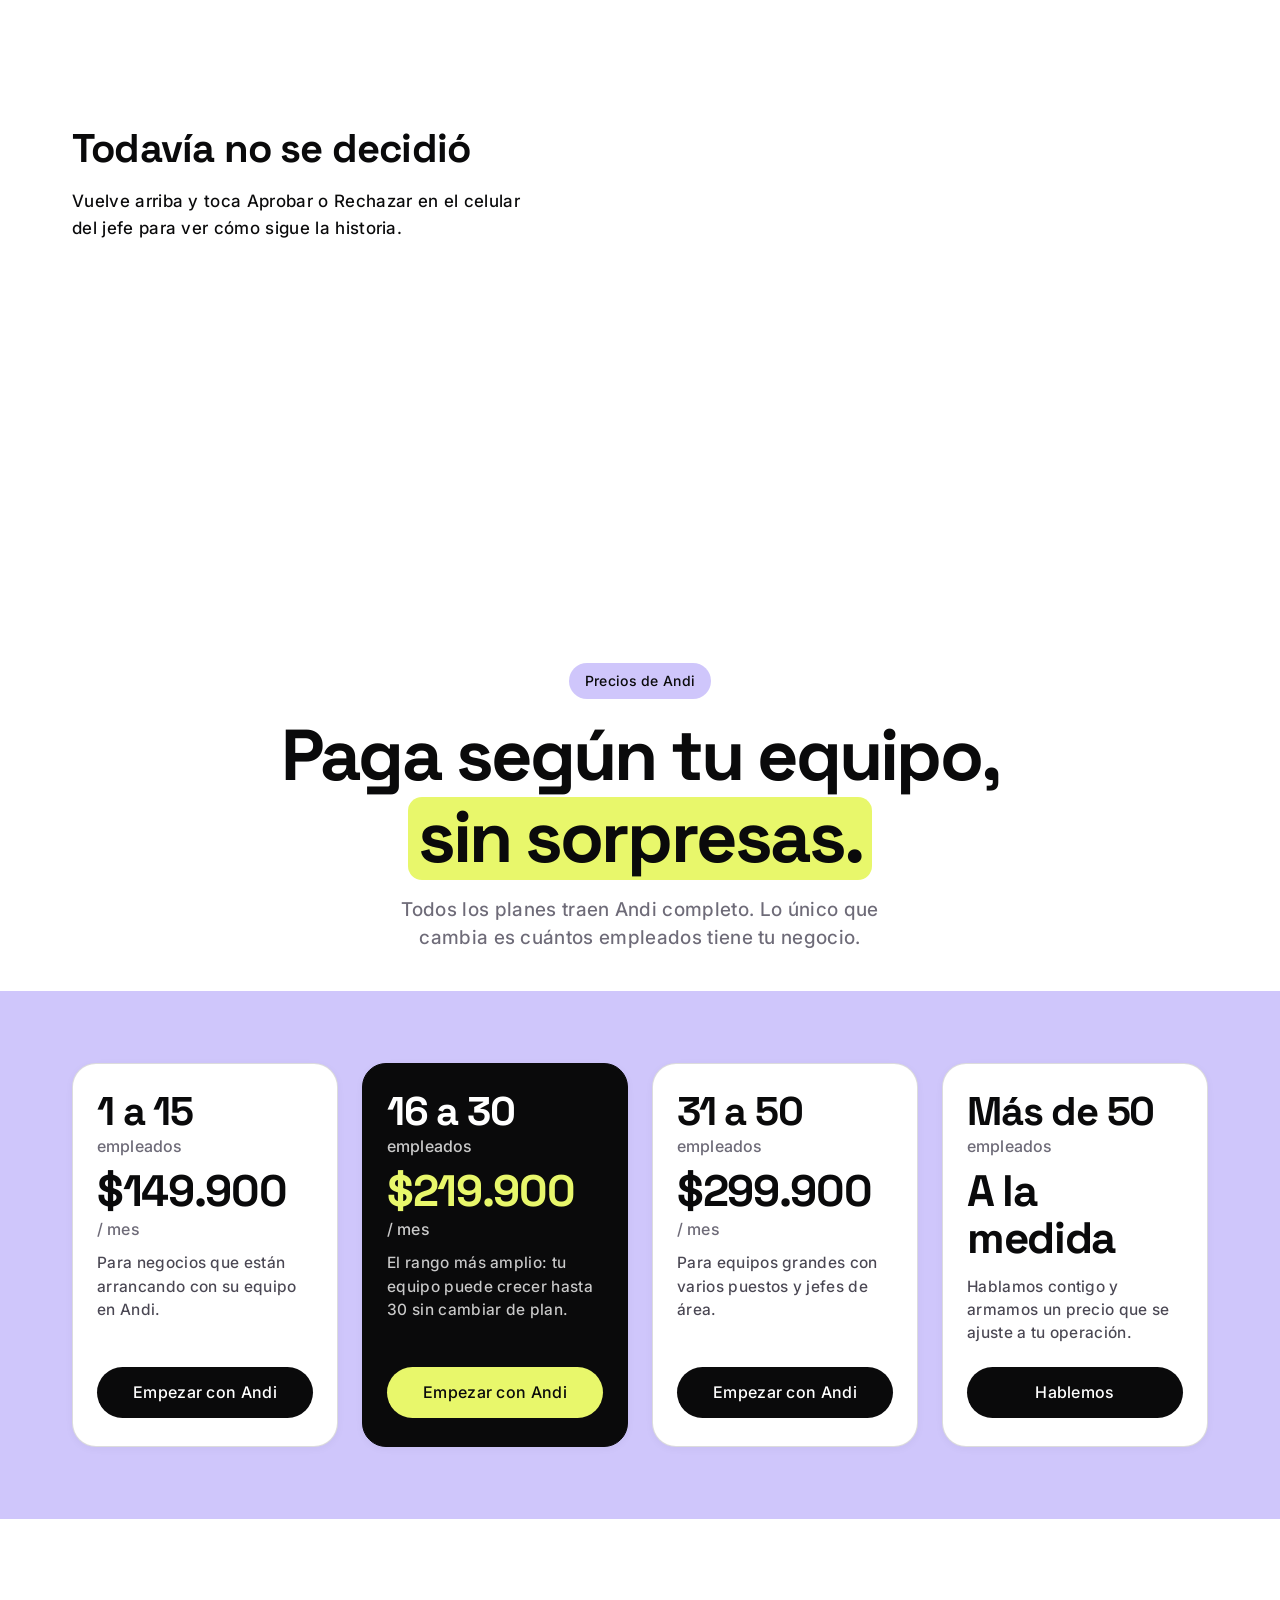
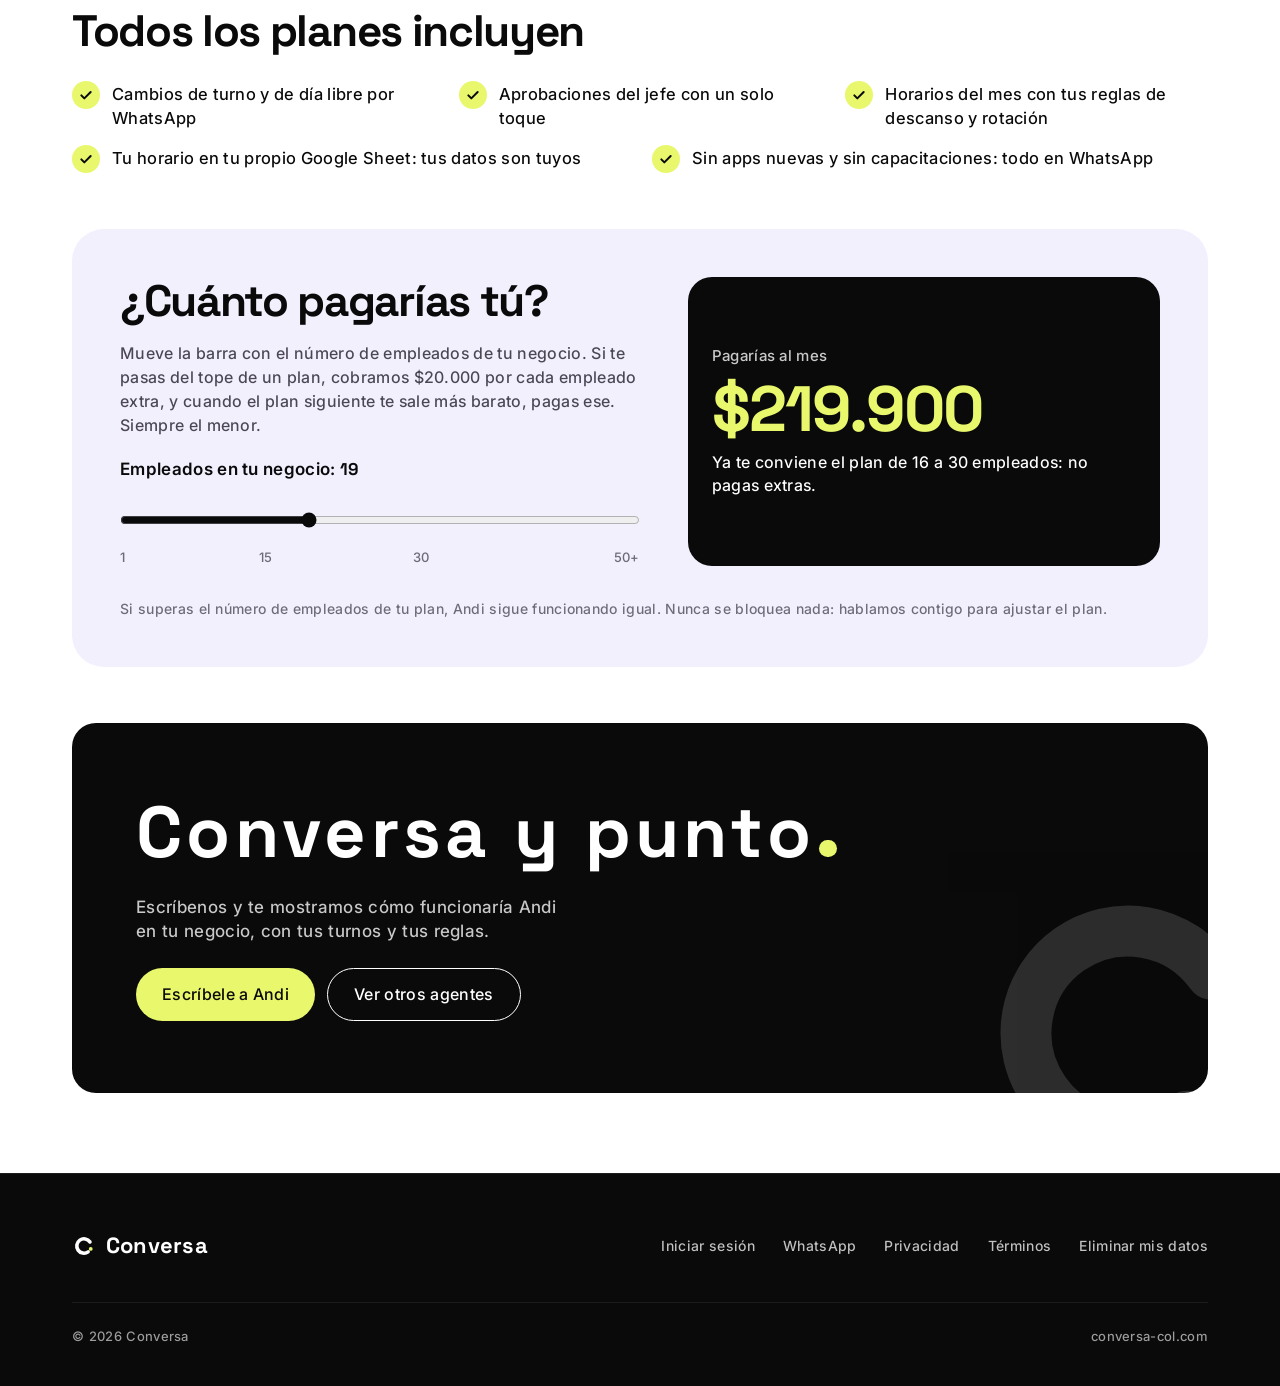
==== commit 4d30931c: "Precios: "sin sorpresas." siempre en su propia línea Un <br> antes del resaltado: "Paga según tu equ" ====
--- a/andi.html
+++ b/andi.html
@@ -321,7 +321,7 @@
     <div class="wrap">
       <div class="precios-cabeza">
         <span class="precios-chip">Precios de Andi</span>
-        <h2 id="precios-titulo">Paga según tu equipo, <span class="precios-resalta">sin sorpresas.</span></h2>
+        <h2 id="precios-titulo">Paga según tu equipo, <br><span class="precios-resalta">sin sorpresas.</span></h2>
         <p>Todos los planes traen Andi completo. Lo único que cambia es cuántos empleados tiene tu negocio.</p>
       </div>
     </div>
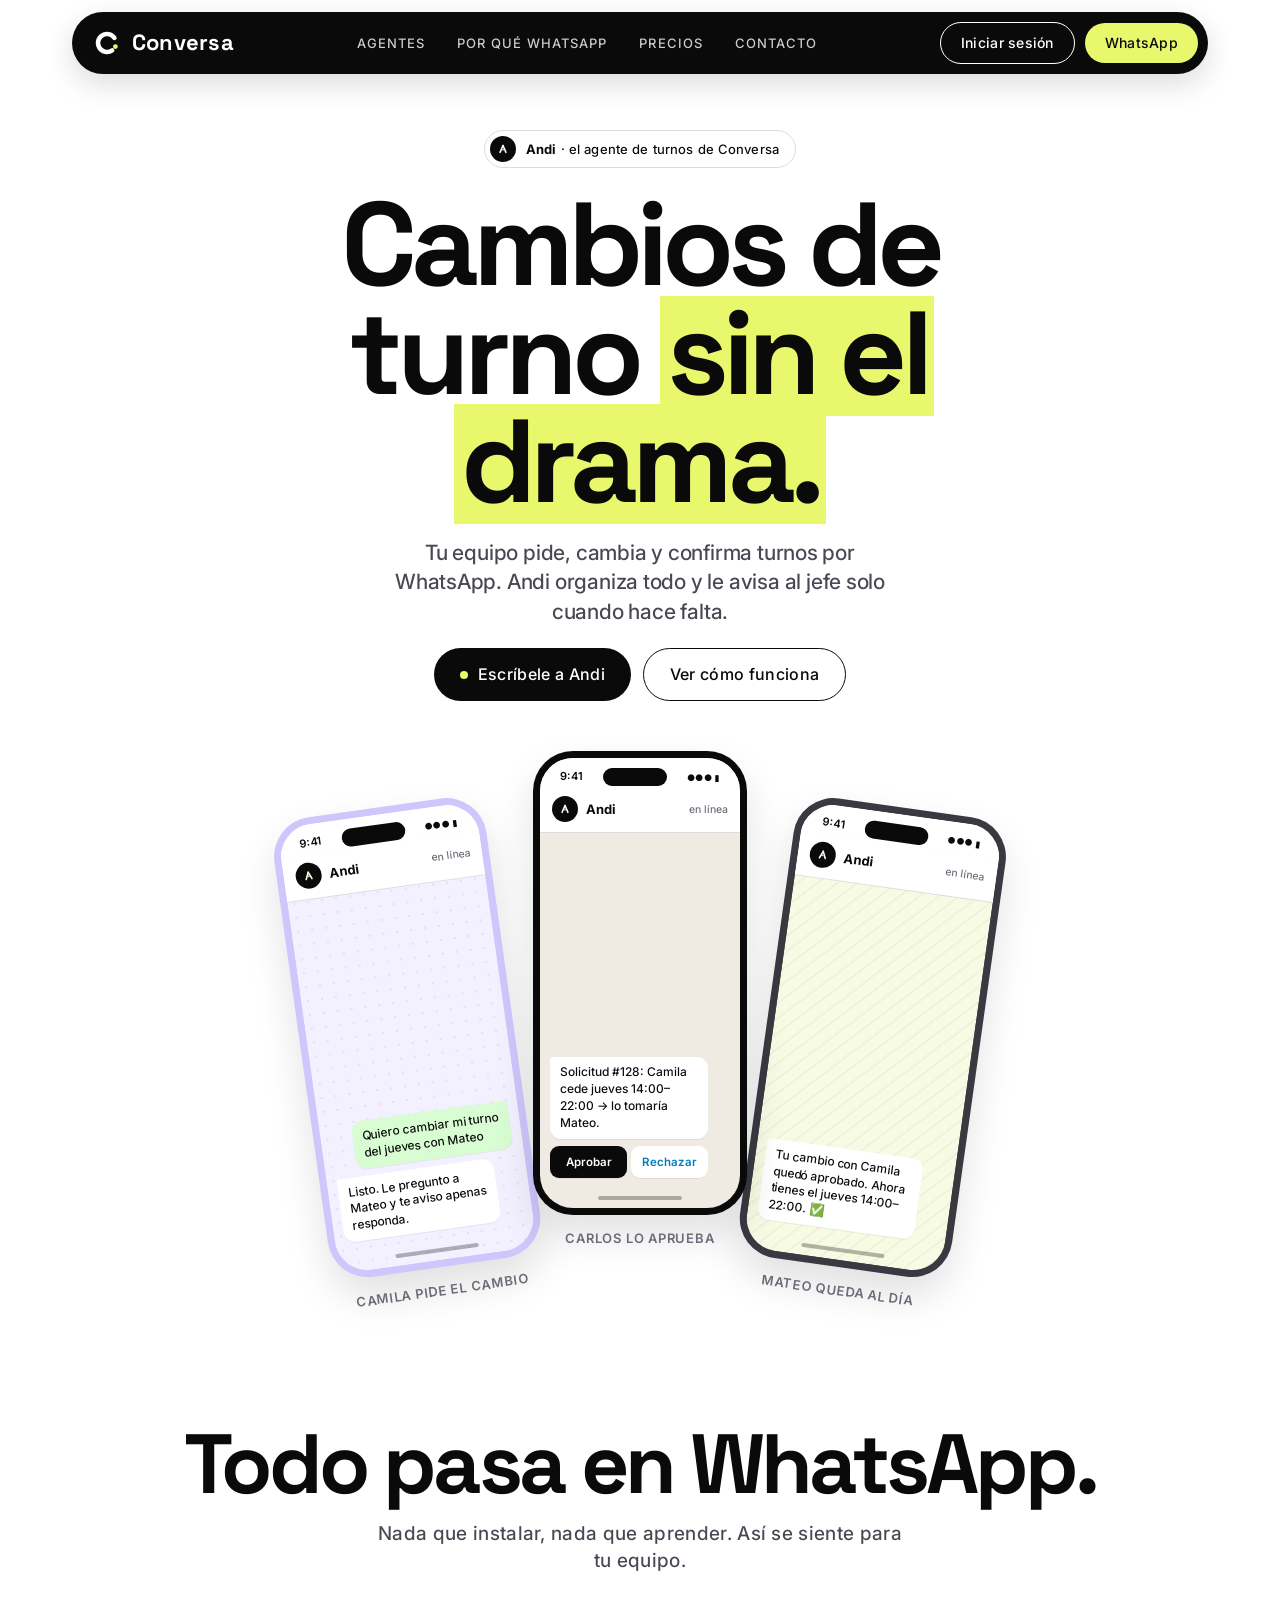
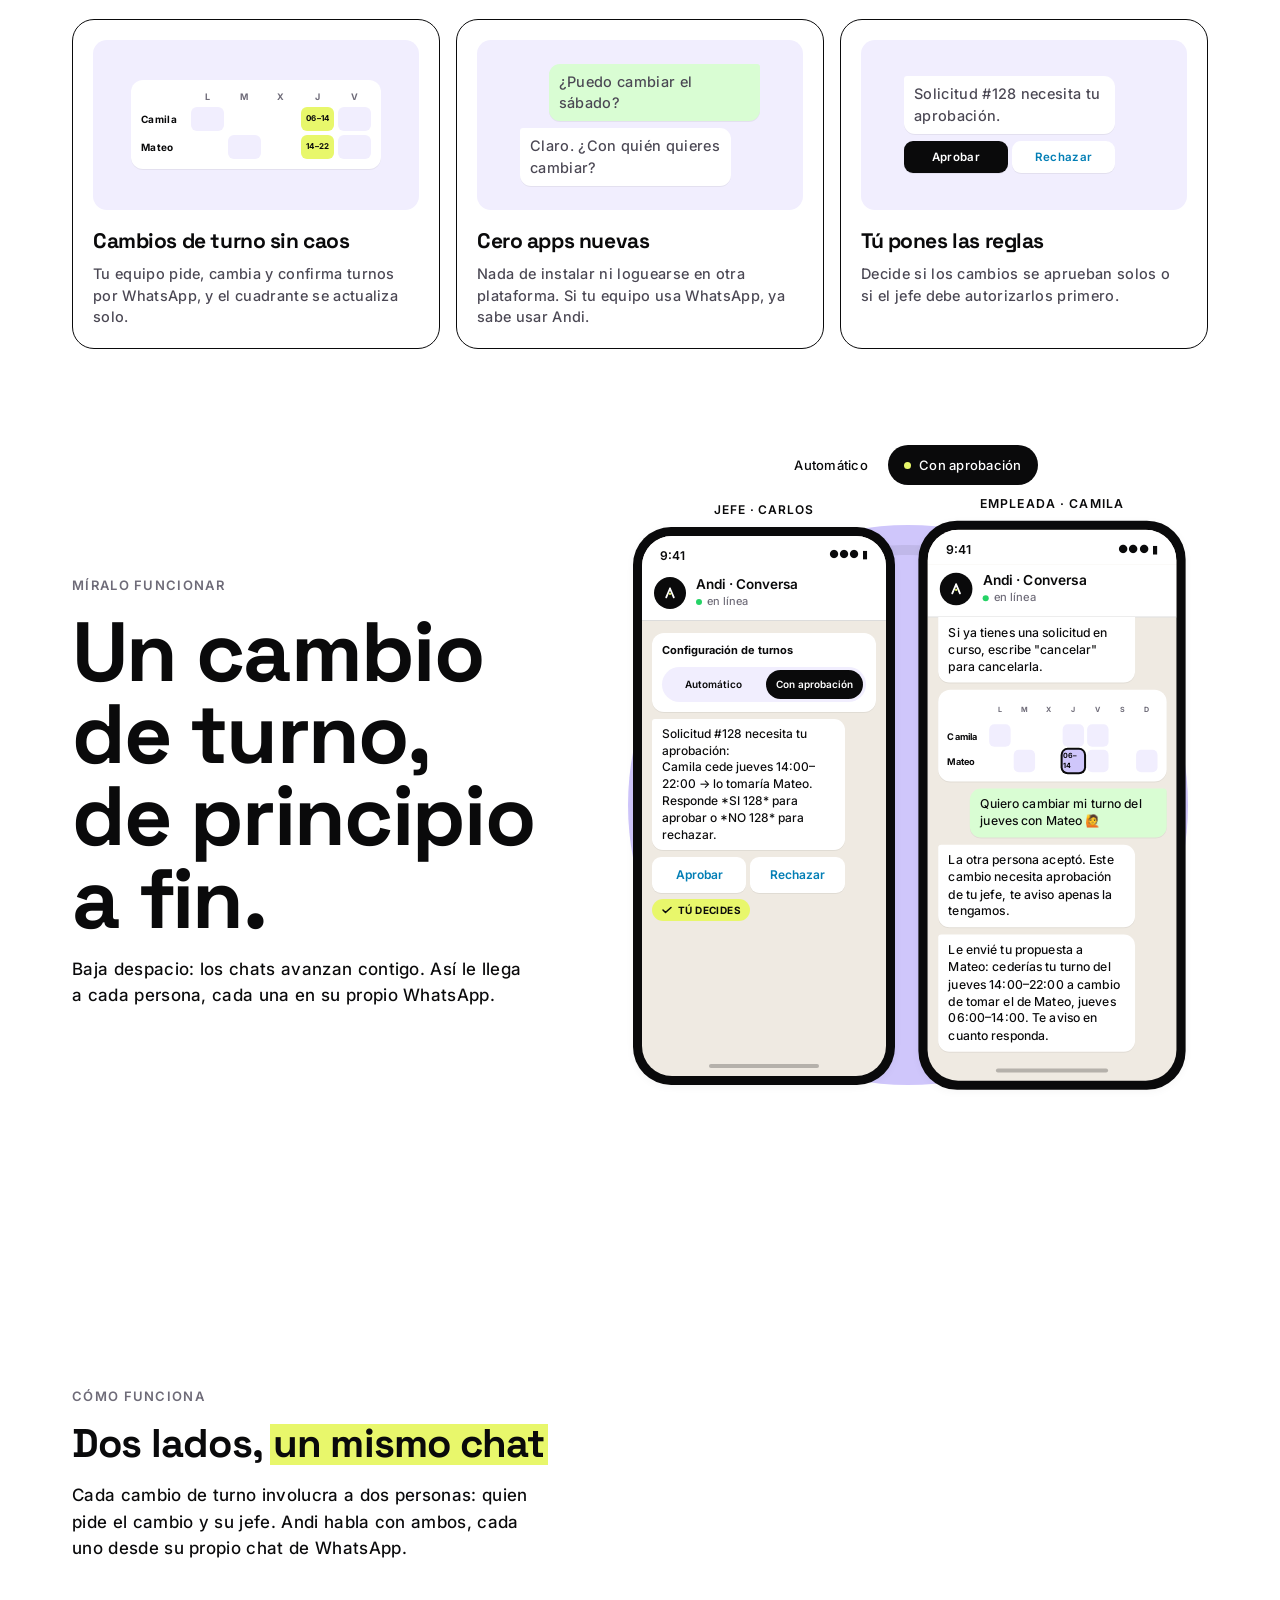
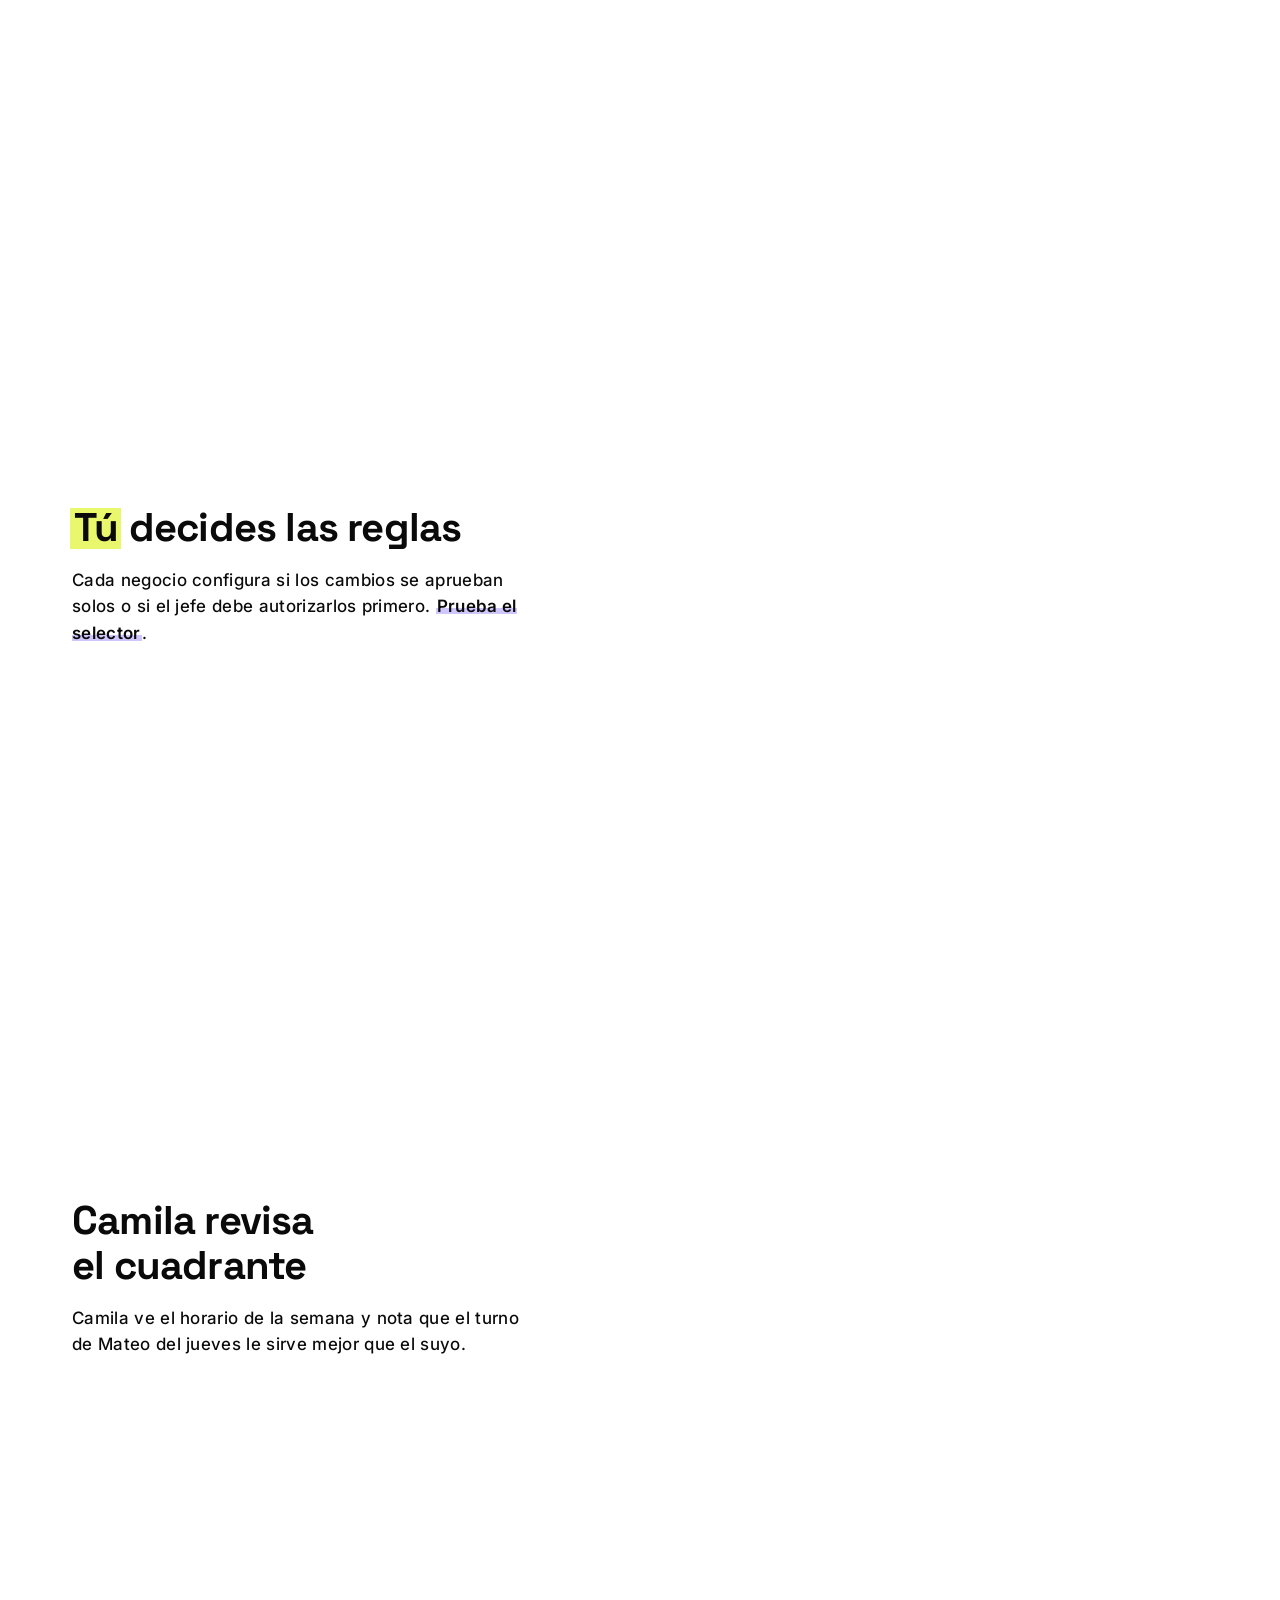
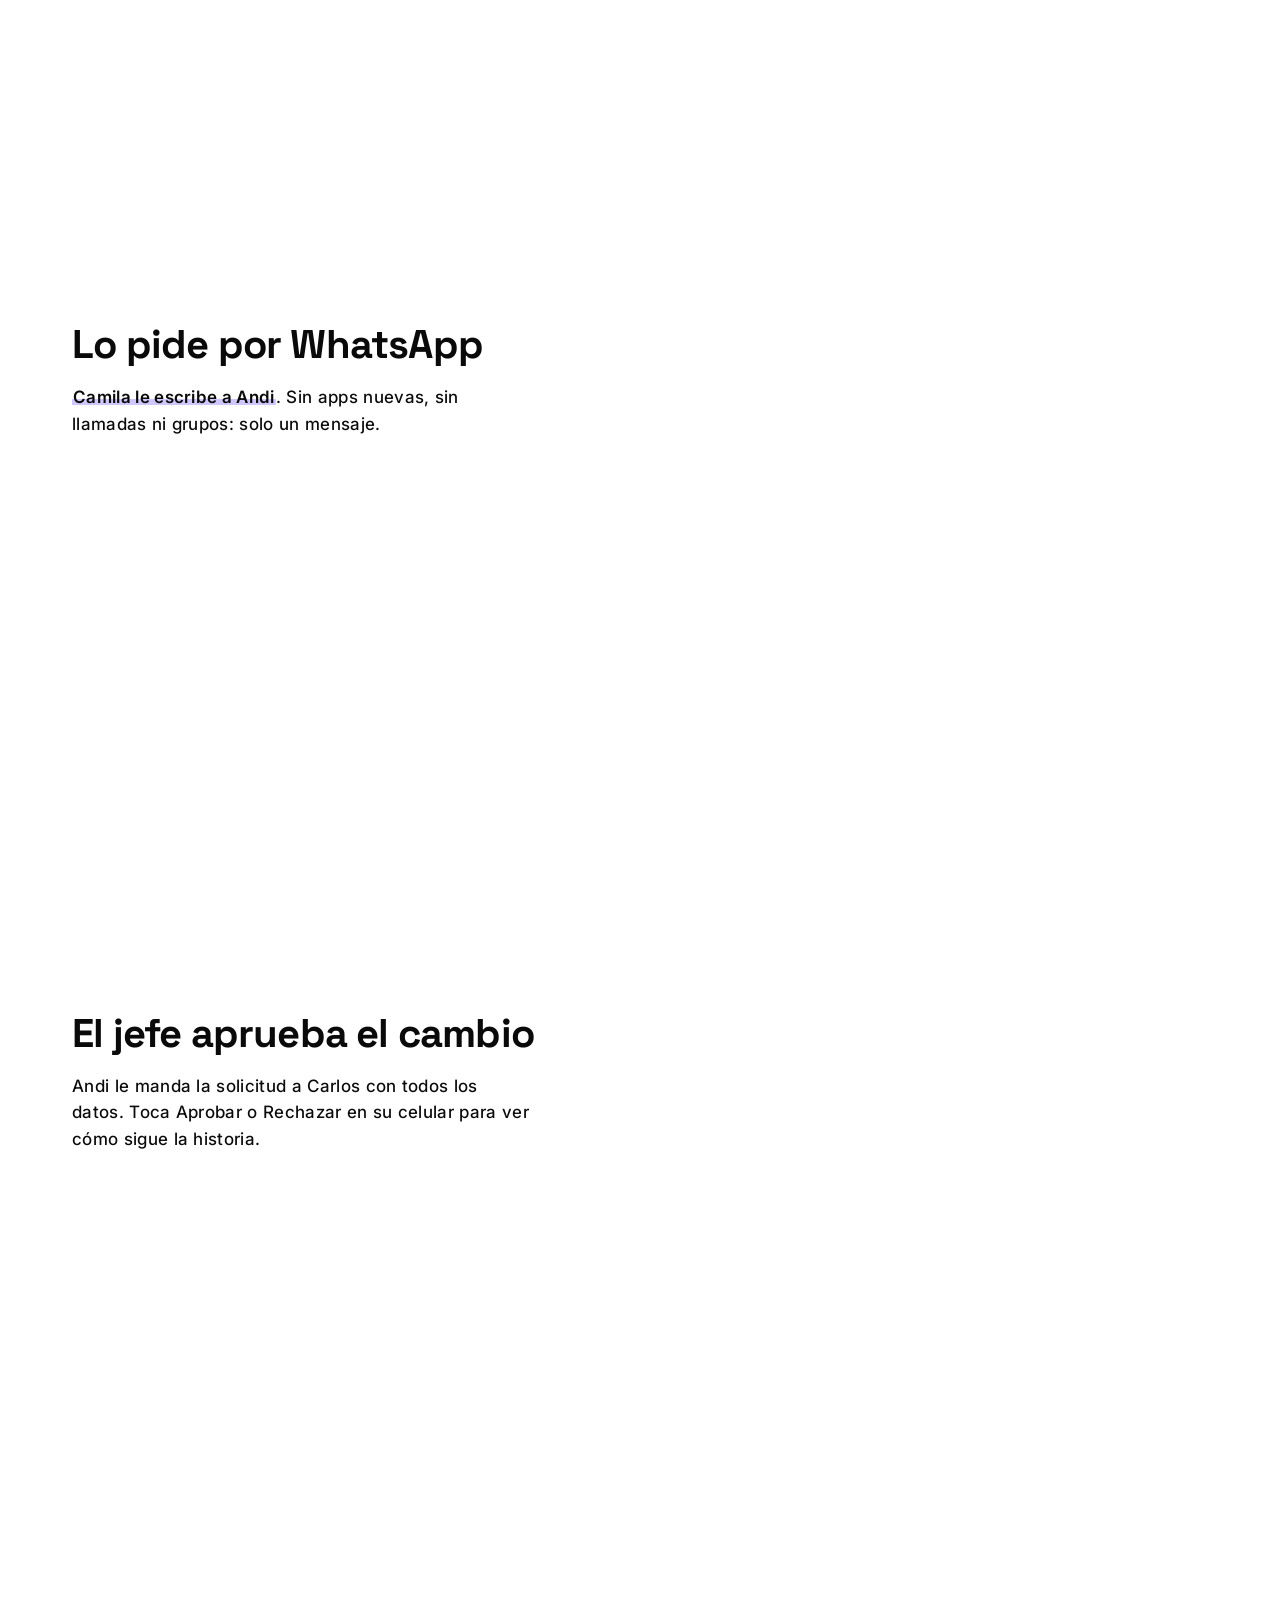
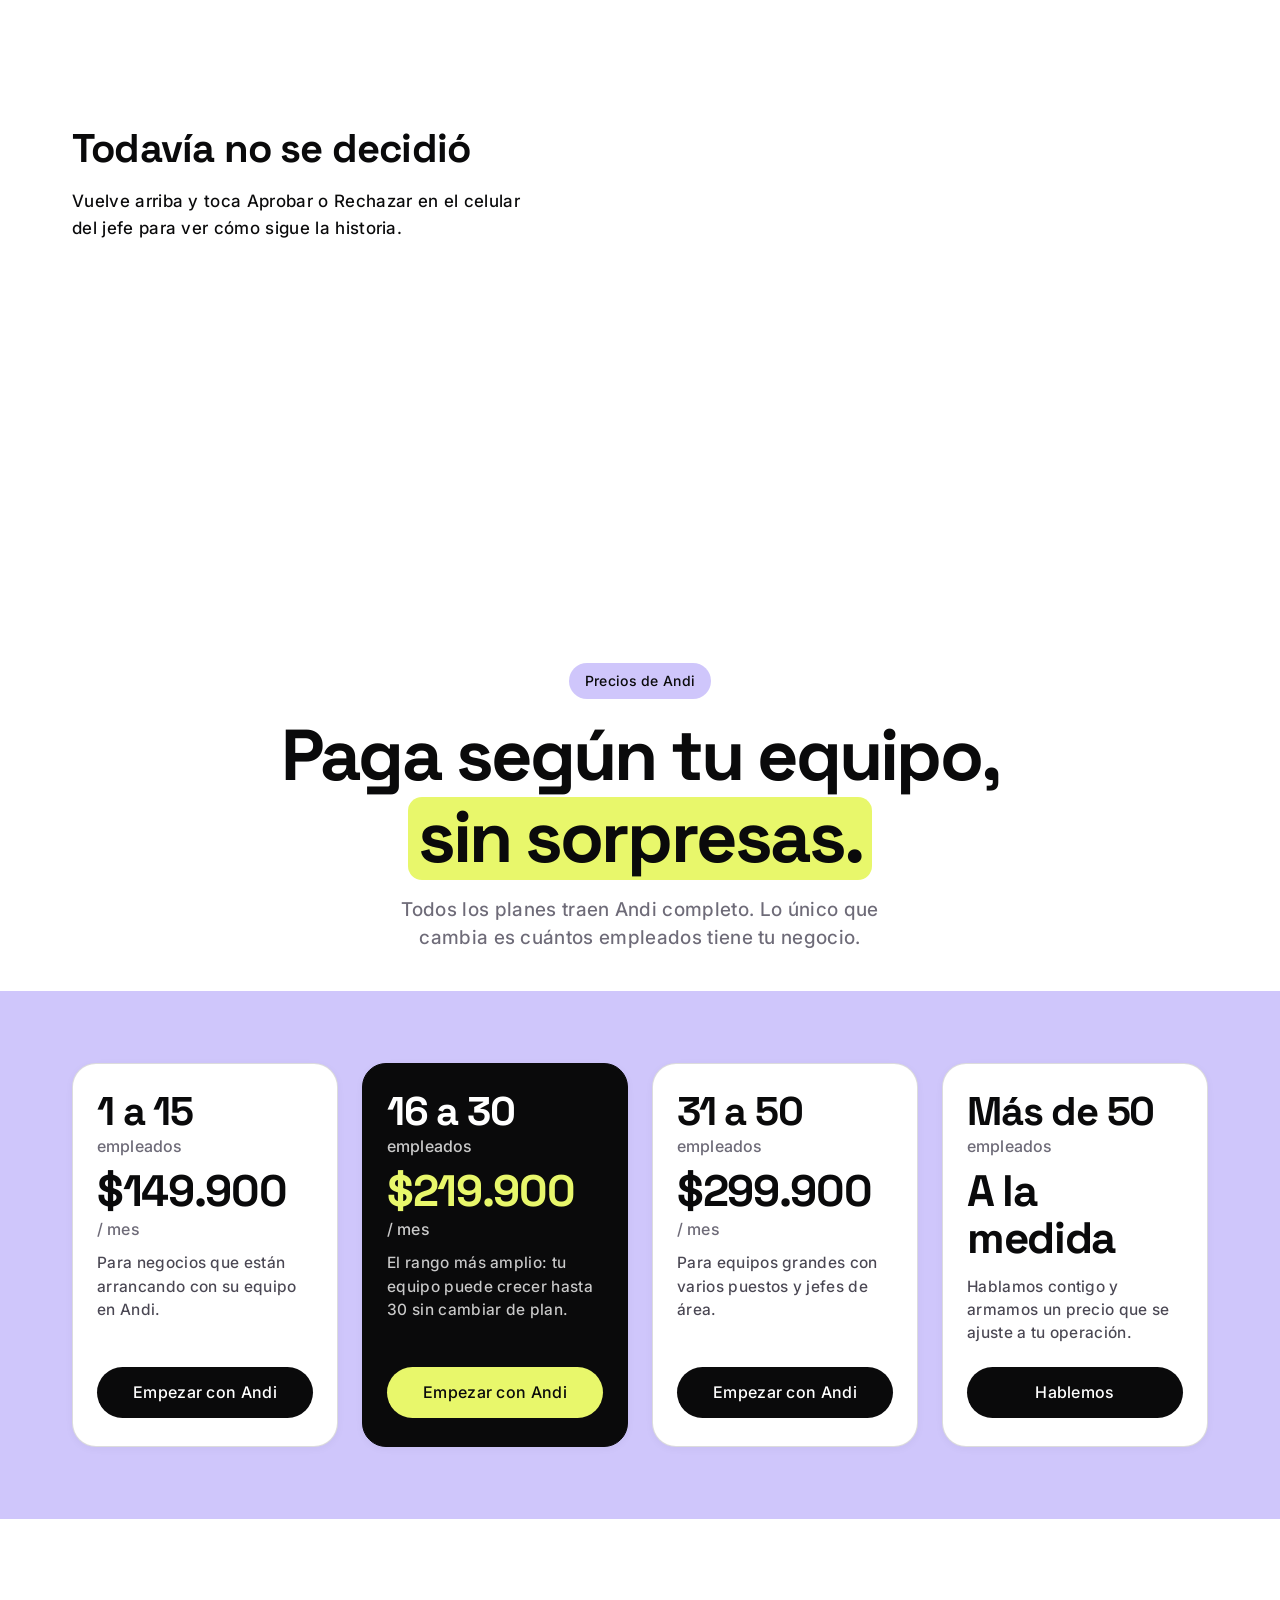
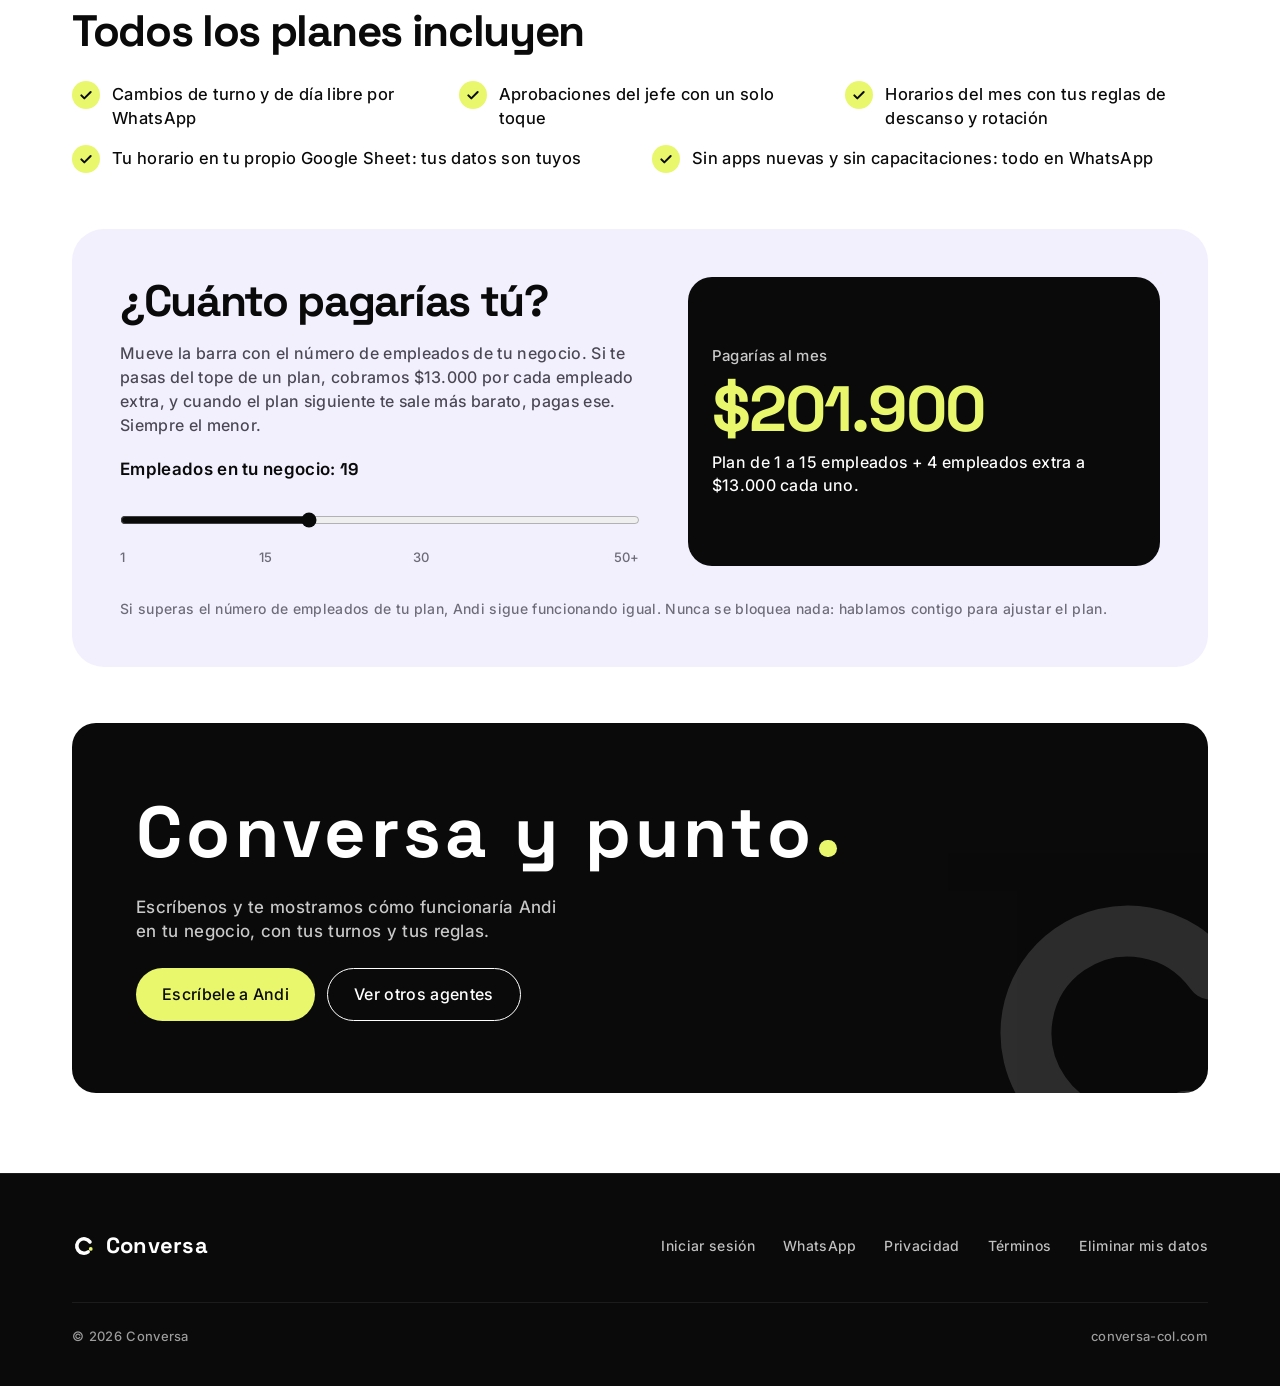
==== commit 9b85e162: "Precios: empleado extra a $13.000 Co-Authored-By: Claude Opus 5.5 <noreply@anthropic.com>" ====
--- a/andi.html
+++ b/andi.html
@@ -374,15 +374,15 @@
       <div class="calc">
         <div class="calc-control">
           <h2>¿Cuánto pagarías tú?</h2>
-          <p>Mueve la barra con el número de empleados de tu negocio. Si te pasas del tope de un plan, cobramos $20.000 por cada empleado extra, y cuando el plan siguiente te sale más barato, pagas ese. Siempre el menor.</p>
+          <p>Mueve la barra con el número de empleados de tu negocio. Si te pasas del tope de un plan, cobramos $13.000 por cada empleado extra, y cuando el plan siguiente te sale más barato, pagas ese. Siempre el menor.</p>
           <label class="calc-label" for="calc-empleados">Empleados en tu negocio: <span id="calc-n">19</span></label>
           <input class="calc-range" type="range" id="calc-empleados" min="1" max="51" step="1" value="19">
           <div class="calc-marcas" aria-hidden="true"><span>1</span><span>15</span><span>30</span><span>50+</span></div>
         </div>
         <div class="calc-panel" aria-live="polite">
           <p class="calc-titulo">Pagarías al mes</p>
-          <p class="calc-precio" id="calc-precio">$219.900</p>
-          <p class="calc-detalle" id="calc-detalle">Ya te conviene el plan de 16 a 30 empleados: no pagas extras.</p>
+          <p class="calc-precio" id="calc-precio">$201.900</p>
+          <p class="calc-detalle" id="calc-detalle">Plan de 1 a 15 empleados + 4 empleados extra a $13.000 cada uno.</p>
         </div>
         <p class="calc-nota">Si superas el número de empleados de tu plan, Andi sigue funcionando igual. Nunca se bloquea nada: hablamos contigo para ajustar el plan.</p>
       </div>
